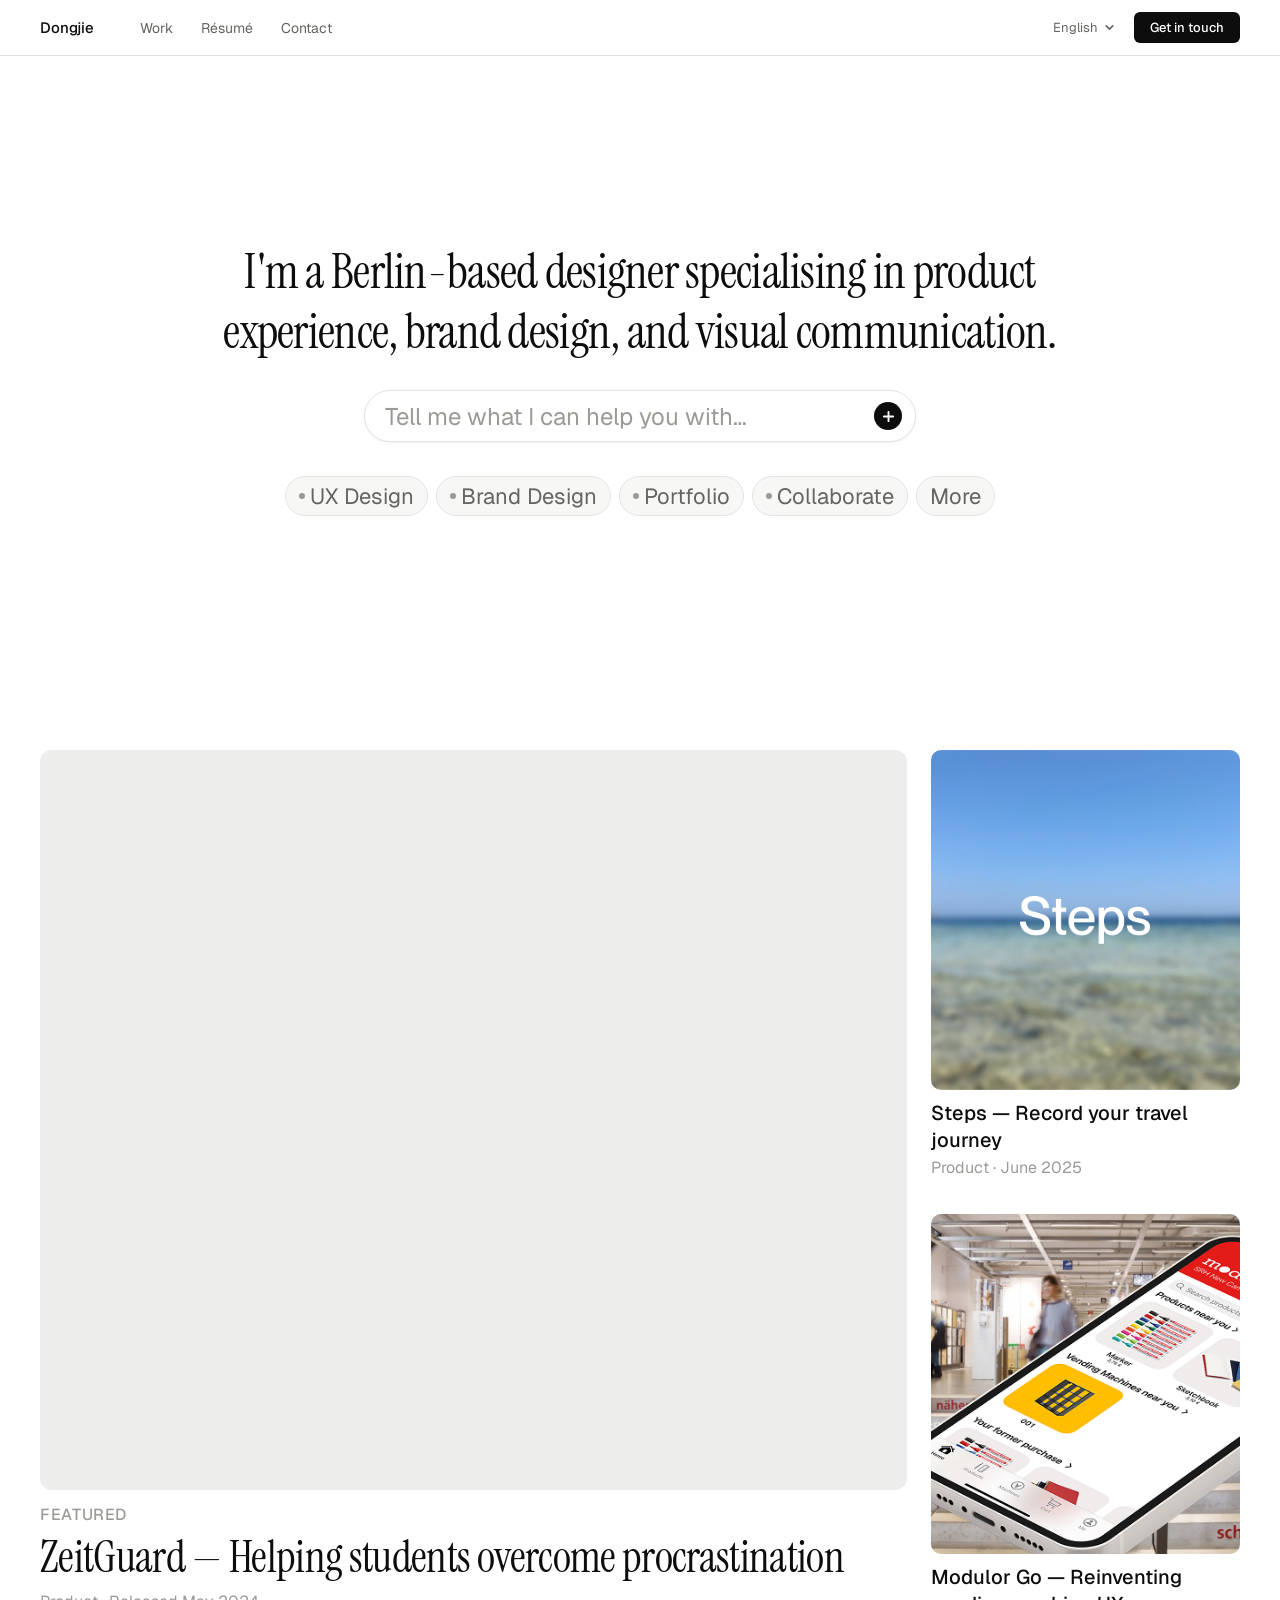
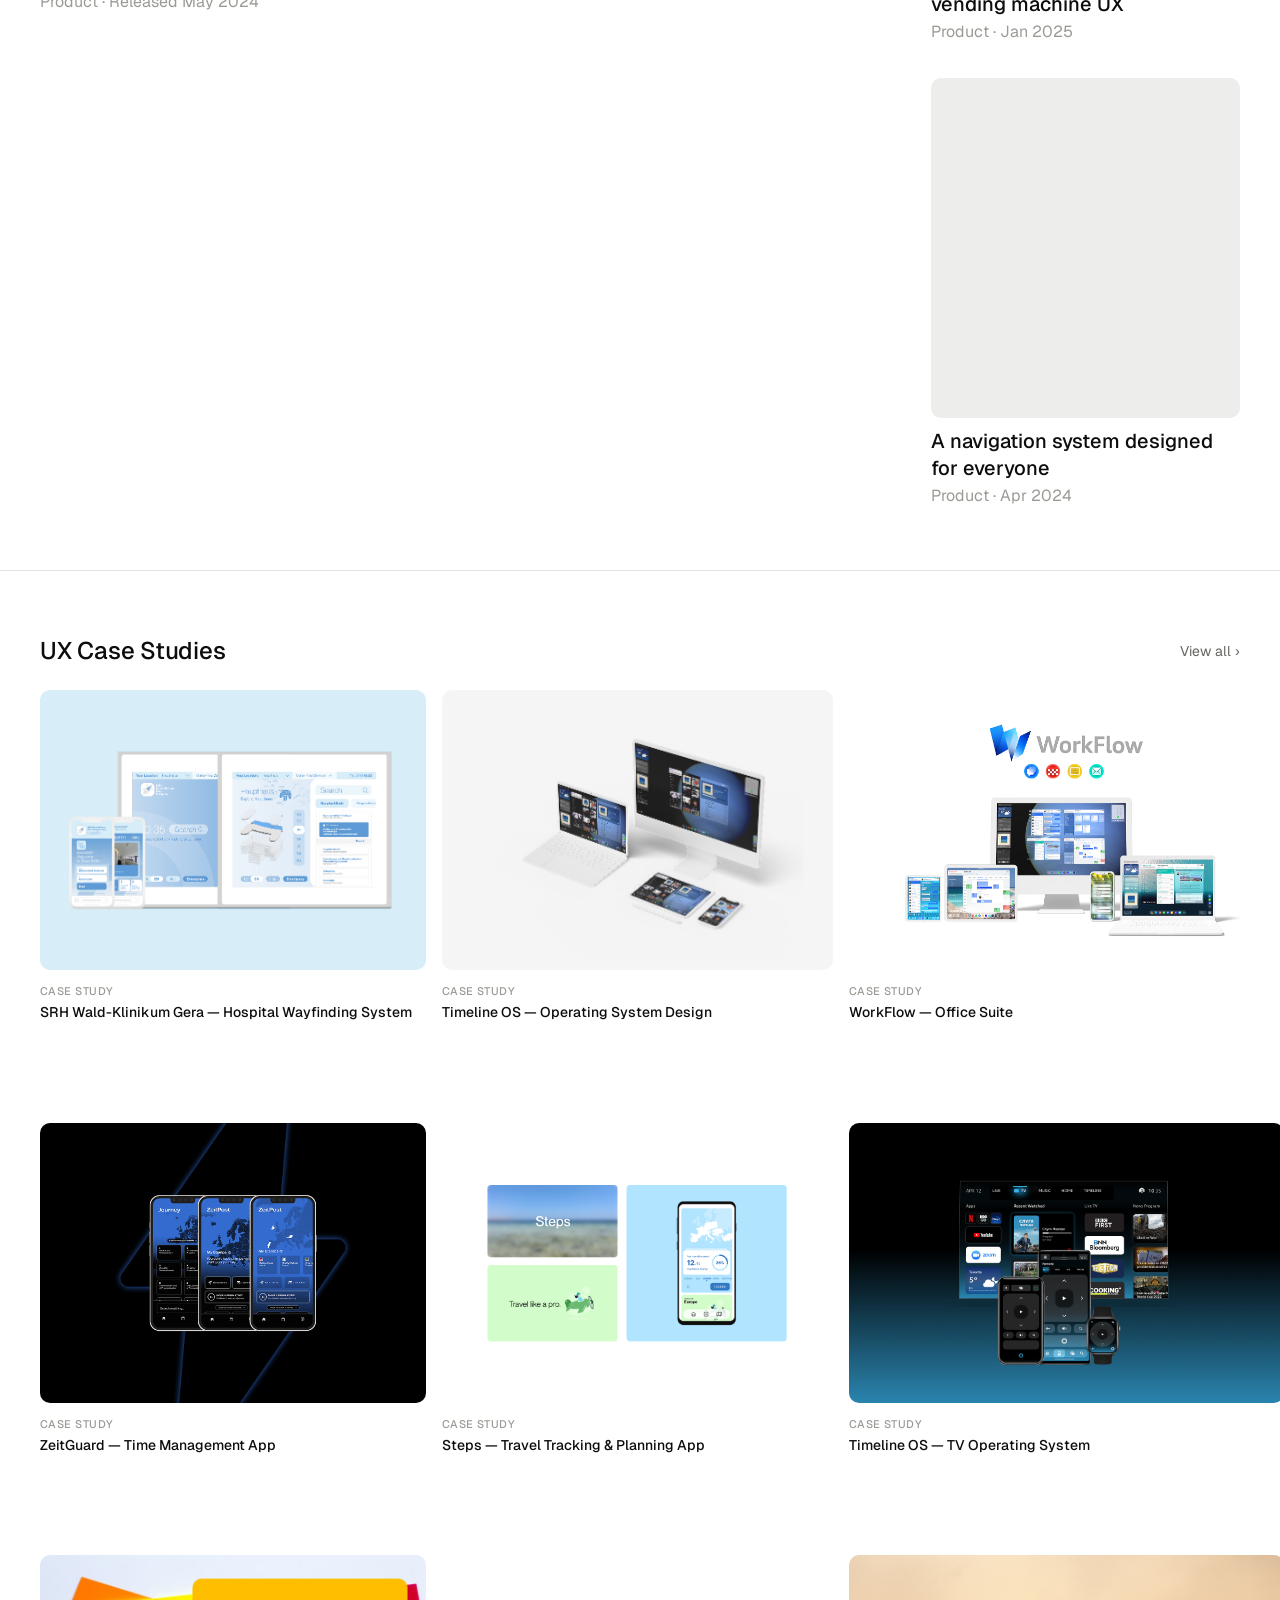
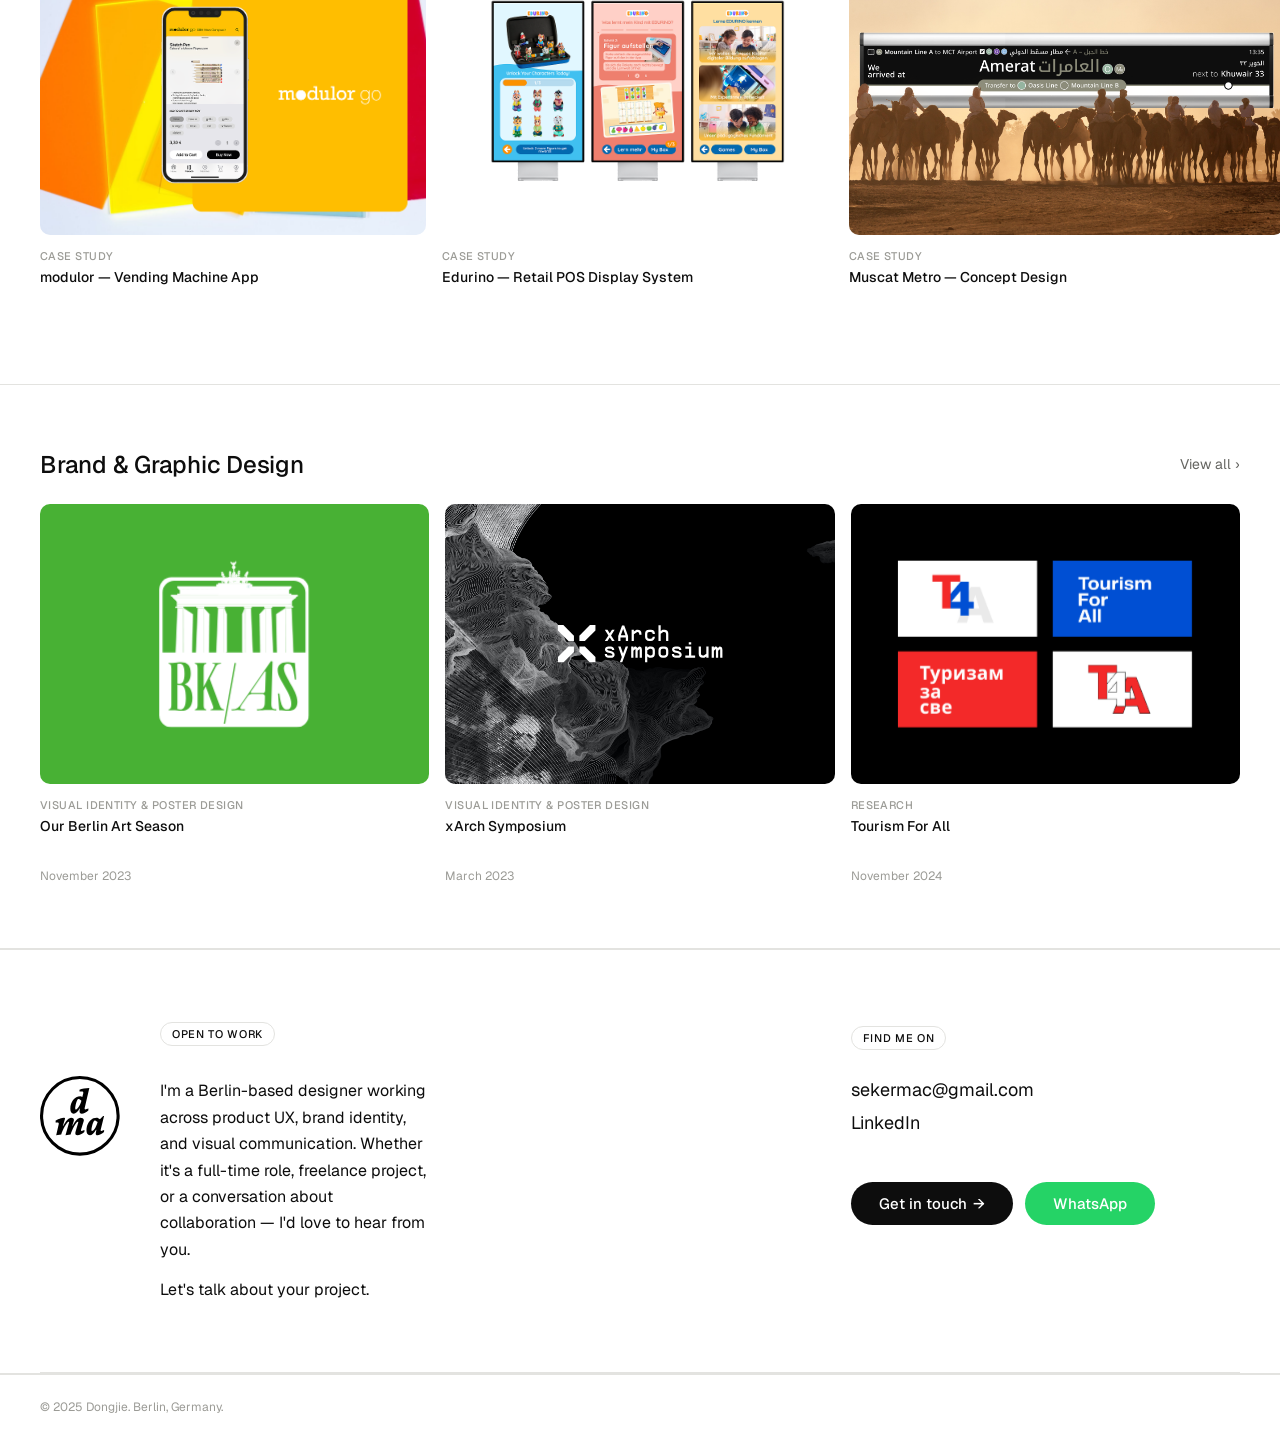
==== index.html @ 845b18a5 "0.0.5.1 Test update" ====
<!DOCTYPE html>
<html lang="zh-CN">
<head>
  <meta charset="UTF-8" />
  <meta name="viewport" content="width=device-width, initial-scale=1.0" />
  <title>Dongjie — Designer</title>
  <link rel="preconnect" href="https://fonts.googleapis.com" />
  <link rel="preconnect" href="https://fonts.gstatic.com" crossorigin />
  <link href="https://fonts.googleapis.com/css2?family=Instrument+Serif:ital@0;1&family=Geist:wght@300;400;500;600&display=swap" rel="stylesheet" />
  <link rel="icon" type="image/svg+xml" href="favicon.svg">
  <link rel="stylesheet" href="style.css" />
  <style>
    *, *::before, *::after { box-sizing: border-box; margin: 0; padding: 0; }

    /* ── NAV CTA ── */
    .nav-btn-solid {
      font-size: 13px; font-weight: 500; color: var(--white);
      background: var(--black); padding: 7px 16px; border-radius: 6px; transition: opacity .15s;
    }
    .nav-btn-solid:hover { opacity: .78; }

    /* ── HERO ── */
    .hero { padding: 88px var(--page-px) 72px; text-align: center; max-width: 1000px; margin: 0 auto; position: sticky; top: 56px; z-index: 50; background: var(--white); transition: transform 0.1s, opacity 0.1s; min-height: 70vh; display: flex; flex-direction: column; justify-content: center; }
    .hero-title {
      font-family: 'Instrument Serif', serif; font-size: 48px; font-weight: 400;
      line-height: 1.25; letter-spacing: -.015em; color: var(--text); margin-bottom: 28px;
    }
    .hero-input-wrap { position: relative; width: 60%; margin: 0 auto 20px; }
    .hero-input {
      width: 100%; height: 52px; padding: 0 52px 0 20px;
      border: 1px solid var(--border); border-radius: 26px;
      font-family: 'Geist', sans-serif; font-size: 24px; color: var(--text);
      background: var(--white); outline: none;
      box-shadow: 0 1px 3px rgba(0,0,0,.06); transition: border-color .15s, box-shadow .15s; appearance: none;
    }
    .hero-input:focus { border-color: var(--gray-400); box-shadow: 0 1px 6px rgba(0,0,0,.10); }
    .hero-input::placeholder { color: var(--text-faint); font-size: 24px; }
    .hero-input-icon {
      position: absolute; right: 14px; top: 50%; transform: translateY(-50%);
      width: 28px; height: 28px; background: var(--black); border-radius: 50%;
      display: flex; align-items: center; justify-content: center;
      border: none; cursor: pointer; transition: opacity .15s; flex-shrink: 0;
    }
    .hero-input-icon:hover { opacity: .75; }
    .hero-input-icon svg { width: 13px; height: 13px; fill: none; stroke: var(--white); stroke-width: 2; stroke-linecap: round; stroke-linejoin: round; }
    .hero-chips { display: flex; align-items: center; justify-content: center; gap: 8px; flex-wrap: wrap; margin-top: 14px; }
    .chip {
      display: inline-flex; align-items: center; gap: 5px; font-size: 22px;
      color: var(--text-muted); background: var(--gray-50); border: 1px solid var(--border);
      border-radius: 20px; padding: 5px 13px; cursor: pointer; transition: background .15s, border-color .15s, color .15s;
    }
    .chip:hover { background: var(--gray-100); border-color: var(--gray-200); color: var(--text); }
    .chip-dot { width: 6px; height: 6px; border-radius: 50%; background: var(--gray-400); flex-shrink: 0; }

    /* ── SECTIONS ── */
    .section { padding: 64px var(--page-px); width: 100%; max-width: 1600px; margin: 0 auto; }
    .section-header { display: flex; align-items: center; justify-content: space-between; margin-bottom: 24px; }
    .section-label { font-size: 24px; font-weight: 500; color: var(--text); letter-spacing: -.01em; }
    .section-more { display: flex; align-items: center; gap: 4px; font-size: 14px; color: var(--text-muted); transition: color .15s; }
    .section-more:hover { color: var(--text); }

    /* ── FEATURED ── */
    .featured-grid { display: grid; grid-template-columns: minmax(0, 2.8fr) minmax(0, 1fr); gap: 24px; align-items: start; }
    .feat-main-thumb {
      background: var(--gray-100); border-radius: 12px; height: 740px;
      overflow: hidden; display: flex; align-items: center; justify-content: center; margin-bottom: 14px;
    }
    .feat-title { font-family: 'Instrument Serif', serif; font-size: 44px; font-weight: 400; line-height: 1.25; letter-spacing: -.015em; color: var(--text); }
    .feat-tag { font-size: 16px; font-weight: 500; color: var(--text-faint); text-transform: uppercase; letter-spacing: .04em; margin-bottom: 5px; }
    .feat-main { min-width: 0; position: sticky; top: 80px; align-self: start; }
    .feat-side { display: flex; flex-direction: column; gap: 36px; min-width: 0; }
    .feat-side-card { display: block; cursor: pointer; }
    .feat-side-card:hover .feat-side-thumb { opacity: .85; }
    .feat-side-thumb {
      background: var(--gray-100); border-radius: 10px; height: 340px;
      overflow: hidden; display: flex; align-items: center; justify-content: center; margin-bottom: 10px; transition: opacity .2s;
    }
    .feat-side-title { font-size: 20px; font-weight: 500; color: var(--text); line-height: 1.35; margin-bottom: 3px; }
    .feat-side-sub { font-size: 16px; color: var(--text-faint); }

    /* ── UPDATES ── */
    .updates-grid { display: grid; grid-template-columns: 1fr 1fr; }
    .update-item {
      display: grid; grid-template-columns: 72px 1fr; gap: 16px; align-items: start;
      padding: 18px 0; border-bottom: 1px solid var(--border); cursor: pointer;
    }
    .updates-grid > .update-item:nth-child(odd)  { padding-right: 32px; border-right: 1px solid var(--border); }
    .updates-grid > .update-item:nth-child(even) { padding-left: 32px; }
    .update-item:hover .update-thumb-sm { opacity: .8; }
    .update-thumb-sm {
      background: var(--gray-100); border-radius: 7px; width: 72px; height: 56px;
      flex-shrink: 0; display: flex; align-items: center; justify-content: center; overflow: hidden; transition: opacity .2s;
    }
    .update-tag-sm   { font-size: 11px; font-weight: 500; color: var(--text-faint); text-transform: uppercase; letter-spacing: .04em; margin-bottom: 3px; }
    .update-title-sm { font-size: 13px; font-weight: 500; color: var(--text); line-height: 1.4; margin-bottom: 3px; }
    .update-date-sm  { font-size: 11px; color: var(--text-faint); }

    /* ── 3-COL ── */
    .cards-3 { display: grid; grid-template-columns: repeat(3,1fr); column-gap: 16px; row-gap: 68px;  }
    .card3 { display: block; cursor: pointer; }
    .card3:hover .card3-thumb { opacity: .85; }
    .card3-thumb {
      background: var(--gray-100); border-radius: 10px; height: 280px;
      overflow: hidden; display: flex; align-items: center; justify-content: center; margin-bottom: 14px; transition: opacity .2s;
    }
    .card3-tag   { font-size: 11px; font-weight: 500; color: var(--text-faint); text-transform: uppercase; letter-spacing: .04em; margin-bottom: 5px; }
    .card3-title { font-size: 14px; font-weight: 500; color: var(--text); line-height: 1.4; margin-bottom: 32px; }
    .card3-date  { font-size: 12px; color: var(--text-faint); margin-top: 3px; }

    .ph { font-size: 11px; color: var(--gray-200); letter-spacing: .02em; user-select: none; }

    /* ── CTA ── */
    .cta-block { padding: 88px var(--page-px); text-align: center; border-top: 1px solid var(--border); }
    .cta-block h2 { font-family: 'Instrument Serif', serif; font-size: 40px; font-weight: 400; letter-spacing: -.02em; margin-bottom: 24px; }
    .cta-btn { display: inline-flex; align-items: center; font-size: 14px; font-weight: 500; color: var(--white); background: var(--black); padding: 11px 26px; border-radius: 6px; transition: opacity .15s; }
    .cta-btn:hover { opacity: .78; }


    /* ── CONTACT PAGE ── */
    .contact-page {
      border-top: 1px solid var(--border);
    }

    .contact-block {
      padding: 72px var(--page-px);
      max-width: 1600px;
      margin: 0 auto;
      width: 100%;
    }

    .contact-block-inner {
      display: grid;
      grid-template-columns: 1fr 1fr 1fr;
      gap: 16px;
      align-items: start;
    }

    .contact-block-inner--right {
      grid-template-columns: 1fr;
      justify-items: end;
    }

    .contact-tag {
      display: inline-block;
      font-size: 11px;
      font-weight: 500;
      letter-spacing: .06em;
      text-transform: uppercase;
      color: var(--text);
      border: 1px solid var(--border);
      border-radius: 20px;
      padding: 4px 11px;
      margin-bottom: 20px;
    }

    .contact-body {
      font-size: 16px;
      line-height: 1.65;
      color: var(--text);
      margin-bottom: 16px;
      max-width: 480px;
    }

    .contact-sub {
      font-size: 16px;
      color: var(--text);
      margin-top: 8px;
    }

    .contact-left--wide .contact-body { max-width: 560px; }

    .contact-right {
      display: flex;
      flex-direction: column;
      align-items: flex-start;
      gap: 6px;
      padding-top: 4px;
    }

    .contact-detail {
      font-size: 18px;
      font-weight: 400;
      color: var(--text);
      transition: color .15s;
      line-height: 1.5;
    }

    .contact-detail:hover { color: var(--text-muted); }

    .contact-cta {
      display: inline-flex;
      align-items: center;
      gap: 6px;
      font-size: 15px;
      font-weight: 500;
      color: var(--white);
      background: var(--black);
      padding: 12px 28px;
      border-radius: 100px;
      margin-top: 20px;
      transition: opacity .15s;
    }

    .contact-cta:hover { opacity: .78; }


    .contact-learn:hover { color: var(--text-muted); border-color: var(--text-muted); }

    .contact-divider {
      height: 1px;
      background: var(--border);
      margin: 0 var(--page-px);
    }

    .contact-copy {
      font-size: 12px;
      color: var(--text-faint);
    }

    /* ── placeholder 动画 ── */
    @keyframes placeholderFadeUp {
      0%   { opacity: 0; transform: translateY(6px); }
      20%  { opacity: 1; transform: translateY(0); }
      80%  { opacity: 1; transform: translateY(0); }
      100% { opacity: 0; transform: translateY(-6px); }
    }

    .hero-input.animating::placeholder {
      animation: placeholderFadeUp 2.5s ease forwards;
    }


    /* ════ MOBILE ≤767px ════ */
    @media (max-width: 767px) {
      :root { --page-px: 40px; }
      .nav-links { display: none; }
      .nav-hamburger { display: flex; }
      .hero { padding: 56px 44px 48px; }
      .hero-title { font-size: 36px; margin-bottom: 20px; }
      .hero-input-wrap { width: 100%; max-width: 100%; margin: 0 auto 20px; }
      .hero-input::placeholder { color: var(--text-faint); font-size: 20px; }
      .chip { font-size: 12px; padding: 5px 11px; }
      .section { padding-top: 40px; padding-bottom: 40px; }
      .featured-grid { grid-template-columns: 1fr; gap: 0; }
      .feat-main { position: static; }
      .feat-main-thumb { height: 420px; border-radius: 10px; }
      .feat-main-meta { padding: 12px 0 24px; border-bottom: 1px solid var(--border); }
      .feat-side { gap: 0; }
      .feat-side-card { display: grid; grid-template-columns: 140px 1fr; gap: 14px; align-items: start; padding: 16px 0; border-bottom: 1px solid var(--border); }
      .feat-side-thumb { width: 140px; height: 105px; margin-bottom: 0; border-radius: 8px; }
      .updates-grid { grid-template-columns: 1fr; }
      .updates-grid > .update-item:nth-child(odd)  { padding-right: 0; border-right: none; }
      .updates-grid > .update-item:nth-child(even) { padding-left: 0; }
      .update-item { padding: 16px 0; }
      .cards-3 { grid-template-columns: 1fr; gap: 0; }
      .card3 { display: grid; grid-template-columns: 140px 1fr; gap: 14px; align-items: center; padding: 16px 0; border-bottom: 1px solid var(--border); }
      .card3-thumb { width: 140px; height: 105px; margin-bottom: 0; border-radius: 8px; }
      .cta-block { padding: 64px var(--page-px); }
      .cta-block h2 { font-size: 28px; margin-bottom: 20px; }
      .contact-block { padding: 48px var(--page-px); }
      .contact-block-inner { grid-template-columns: 1fr; gap: 40px; }
      .contact-icon > div {
        flex-direction: column;
        gap: 16px;
      }

      .contact-icon img {
        margin-top: 0 !important;
      }

      .contact-footer {
        display: flex;
        position: fixed;
        bottom: 24px;
        left: 50%;
        transform: translateX(-50%);
        z-index: 99;
      }

      footer { flex-wrap: wrap; gap: 32px 40px; padding: 32px var(--page-px); }
      .footer-col { min-width: calc(50% - 20px); }
      .footer-bottom { flex-direction: column; align-items: flex-start; gap: 12px; padding: 16px var(--page-px); }
      .footer-social { flex-wrap: wrap; gap: 12px; }
    }

    /* ════ TABLET 768–1199px ════ */
    @media (min-width: 768px) and (max-width: 1199px) {
      :root { --page-px: 40px; }
      .hero-title { font-size: 36px; }
      .featured-grid { grid-template-columns: 1.5fr 1fr; }
      .cards-3 { grid-template-columns: repeat(2,1fr); }
      .updates-grid > .update-item:nth-child(odd)  { padding-right: 20px; }
      .updates-grid > .update-item:nth-child(even) { padding-left: 20px; }
      footer { flex-wrap: wrap; gap: 28px 40px; }
      .footer-col { min-width: calc(33% - 20px); }
    }

    /* ════ DESKTOP >1400px ════ */
    @media (min-width: 1200px) {
      :root { --page-px: 40px; }
    }
  </style>
</head>
<body>

<!-- NAV -->
<nav>
  <div class="nav-inner">
    <div class="nav-left">
      <a class="nav-logo" href="index.html">Dongjie</a>
      <ul class="nav-links">
        <li><a href="#work" data-i18n="nav.work">作品</a></li>
        <li><a href="resume.html" data-i18n="nav.resume">简历</a></li>
        <li><a href="#contact" data-i18n="nav.contact">联系</a></li>
      </ul>
    </div>
    <div class="nav-right">

      <!-- Language Switcher -->
      <div class="lang-switcher" id="langSwitcher">
        <button class="lang-btn" id="langBtn" aria-haspopup="listbox" aria-expanded="false">
          <span class="lang-btn-label" id="langBtnLabel">中文</span>
          <svg class="lang-btn-caret" viewBox="0 0 16 16">
            <polyline points="4 6 8 10 12 6"/>
          </svg>
        </button>
        <div class="lang-dropdown" id="langDropdown" role="listbox">
          <div class="lang-option active" data-lang="zh" role="option" tabindex="0">
            <span>中文</span>
            <svg class="lang-check" viewBox="0 0 14 14">
              <polyline points="2 7 6 11 12 3"/>
            </svg>
          </div>
          <div class="lang-option" data-lang="en" role="option" tabindex="0">
            <span>English</span>
            <svg class="lang-check" viewBox="0 0 14 14">
              <polyline points="2 7 6 11 12 3"/>
            </svg>
          </div>
          <div class="lang-option" data-lang="de" role="option" tabindex="0">
            <span>Deutsch</span>
            <svg class="lang-check" viewBox="0 0 14 14">
              <polyline points="2 7 6 11 12 3"/>
            </svg>
          </div>
        </div>
      </div>

      <a class="nav-btn-solid" href="mailto:sekermac@gmail.com" data-i18n="nav.cta">联系我</a>

      <button class="nav-hamburger" id="hamburger" aria-label="菜单" aria-expanded="false">
        <span></span><span></span><span></span>
      </button>
    </div>
  </div>
</nav>

<!-- MOBILE DRAWER -->
<div class="nav-drawer" id="nav-drawer">
  <a class="nav-drawer-link" href="#work"     onclick="closeDrawer()" data-i18n="nav.work">作品</a>
  <a class="nav-drawer-link" href="#"         onclick="closeDrawer()" data-i18n="nav.resume">简历</a>
  <a class="nav-drawer-link" href="#contact"  onclick="closeDrawer()" data-i18n="nav.contact">联系</a>
  <div class="drawer-lang-section">
    <div class="drawer-lang-label" data-i18n="nav.language">语言</div>
    <div class="drawer-lang-pills">
      <button class="drawer-lang-pill active" data-lang="zh">中文</button>
      <button class="drawer-lang-pill"        data-lang="en">English</button>
      <button class="drawer-lang-pill"        data-lang="de">Deutsch</button>
    </div>
  </div>
</div>

<!-- HERO -->
<div class="hero">
  <h1 class="hero-title" data-i18n="hero.title">我是一名来自柏林的设计师，<br>专注于产品体验、品牌设计与视觉传达。</h1>
  <div class="hero-input-wrap">
    <input class="hero-input" id="heroInput" type="text" data-i18n-ph="hero.placeholder" placeholder="告诉我可以帮你做什么…" />
    <button class="hero-input-icon" id="heroSend" aria-label="发送">
      <svg viewBox="0 0 14 14"><line x1="7" y1="2" x2="7" y2="12"/><line x1="2" y1="7" x2="12" y2="7"/></svg>
    </button>
  </div>
  <div class="hero-chips">
    <span class="chip" data-fill="chip.ux"><span class="chip-dot"></span><span data-i18n="chip.ux">UX Design</span></span>
    <span class="chip" data-fill="chip.brand"><span class="chip-dot"></span><span data-i18n="chip.brand">品牌设计</span></span>
    <span class="chip" data-fill="chip.portfolio"><span class="chip-dot"></span><span data-i18n="chip.portfolio">作品集</span></span>
    <span class="chip" data-fill="chip.collab"><span class="chip-dot"></span><span data-i18n="chip.collab">合作</span></span>
    <span class="chip" data-fill="chip.more" data-i18n="chip.more">更多</span>
  </div>
</div>

<!-- FEATURED -->
<div class="section" id="work">
  <div class="featured-grid">
    <a class="feat-main" href="https://youtu.be/bqyfxcgw-ys?si=ON4UDrUSmXFPib7b">
      <div class="feat-main-thumb">
        <video autoplay muted loop playsinline
               style="width:102%; height:102%; object-fit:cover; margin:-5%;">
          <source src="videos/zeitguard.mov" type="video/mp4">
        </video>
      </div>
      <div class="feat-main-meta">
        <div class="feat-tag" data-i18n="feat.tag">重磅发布</div>
        <div class="feat-title" data-i18n="feat.title">ZeitGuard — 帮助学生克服拖延症</div>
        <div style="font-size:16px;color:var(--text-faint);margin-top:6px;" data-i18n="feat.meta">产品 · 2024年2月发布</div>
      </div>
    </a>
    <div class="feat-side">
      <a class="feat-side-card" href="#">
        <div class="feat-side-thumb" style="background-image: url('images/steps-bg.png'); background-size: cover; background-position: center;">
          <img src="images/steps-cover.png" style="height: 14%; object-fit: contain; margin-top: 0px;" />
        </div>
        <div>
          <div class="feat-side-title" data-i18n="side1.title">Steps — 旅行记录与规划应用</div>
          <div class="feat-side-sub" data-i18n="side1.sub">产品 · 2025年6月发布</div>
        </div>
      </a>
      <a class="feat-side-card" href="#">
        <div class="feat-side-thumb" style="background-image: url('images/modulor-bg.png'); background-size: cover; background-position: center;">
          <img src="images/modulor-cover.png" style="height: 200%; object-fit: contain; transform: translateX(70px) translateY(20px);" />
        </div>
        <div>
          <div class="feat-side-title" data-i18n="side2.title">Modulor Go 自助售货应用</div>
          <div class="feat-side-sub" data-i18n="side2.sub">产品 · 2025年1月发布</div>
        </div>
      </a>
      <a class="feat-side-card" href="https://youtu.be/nC4XLArT74M?si=mdcRnGfXvGLy-vN-">
        <div class="feat-side-thumb">
          <video autoplay muted loop playsinline
                 style="width:102%; height:102%; object-fit:cover; margin:-10%;">
            <source src="videos/Touch & Go.MOV" type="video/mp4">
          </video>
        </div>
        <div>
          <div class="feat-side-title" data-i18n="side3.title">Touch & Go — 为所有人设计的便捷医院导航系统</div>
          <div class="feat-side-sub" data-i18n="side3.sub">产品 · 2024年4月发布</div>
        </div>
      </a>
    </div>
  </div>
</div>

<hr class="sec-div" />

<!-- CASES -->
<div class="section" id="about">
  <div class="section-header">
    <span class="section-label" data-i18n="sec.cases">UX案例</span>
    <a class="section-more" href="#"><span data-i18n="sec.viewall">查看所有</span> ›</a>
  </div>
  <div class="cards-3">
    <a class="card3" href="https://youtu.be/LnMyK80yp30?si=V57ZBhsbY5nhMZOp">
      <div class="card3-thumb" style="background-color: #D7EDF8;">
        <img class="scroll-zoom-img" data-absolute="false" data-shadow="false" src="images/srh-cover.png" style="height: 70%; object-fit: contain;" />
      </div>
      <div class="card3-text">
      <div class="card3-tag" data-i18n="ctag.case">案例</div>
      <div class="card3-title" data-i18n="c1.title">SRH Wald-Klinikum Gera 医院导视系统</div>
      </div>
    </a>
    <a class="card3" href="https://www.behance.net/gallery/141271831/Timeline-OS">
      <div class="card3-thumb" style="background-color: #F5F5F5;">
        <img class="scroll-zoom-img" data-absolute="false" data-shadow="false" src="images/timeline-cover.png" style="height: 110%; object-fit: contain;" />
      </div>
      <div class="card3-text">
        <div class="card3-tag" data-i18n="ctag.case">案例</div>
        <div class="card3-title" data-i18n="c2.title">Timeline OS 操作系统设计</div>
      </div>
    </a>
    <a class="card3" href="https://www.behance.net/gallery/141272665/WorkFlow">
      <div class="card3-thumb" style="background-color: #FFFFFF;">
        <img class="scroll-zoom-img" data-absolute="false" data-shadow="false" src="images/workflow-cover.png" style="height: 110%; object-fit: contain;" />
      </div>
      <div class="card3-text">
        <div class="card3-tag" data-i18n="ctag.case">案例</div>
        <div class="card3-title" data-i18n="c3.title">WorkFlow 办公套件</div>
      </div>
    </a>
    <a class="card3" href="https://youtu.be/bqyfxcgw-ys?si=ON4UDrUSmXFPib7b">
      <div class="card3-thumb" style="background-image: url('images/zeitguard-bg.png'); background-size: cover; background-position: center; position: relative;">
        <img class="scroll-zoom-img" data-absolute="true" data-shadow="false"  src="images/zeitguard-casecover.png" style="position: absolute; top: 50%; left: 50%; transform: translate(-50%, -50%); max-height: 120%; max-width: 120%; object-fit: contain;" />
      </div>
      <div class="card3-text">
        <div class="card3-tag" data-i18n="ctag.case">案例</div>
        <div class="card3-title" data-i18n="c4.title">ZeitGuard 时间管理应用</div>
      </div>
    </a>
    <a class="card3" href="#">
      <div class="card3-thumb" style="background-color: #FFFFFF; position: relative;">
        <img class="scroll-zoom-img" data-absolute="true" data-shadow="false" src="images/steps-casecover.png" style="position: absolute; top: 50%; left: 50%; transform: translate(-50%, -50%); max-height: 90%; max-width: 90%; object-fit: contain;" />
      </div>
      <div class="card3-text">
        <div class="card3-tag" data-i18n="ctag.case">案例</div>
        <div class="card3-title" data-i18n="c5.title">Steps 旅行记录与规划应用</div>
      </div>
    </a>
    <a class="card3" href="https://www.behance.net/gallery/141625581/Timeline-OS-tv">
      <div class="card3-thumb" style="background-image: url('images/tv-casebg.png'); background-size: cover; background-position: center; position: relative;">
        <img class="scroll-zoom-img" data-absolute="true" data-shadow="false" src="images/tv-casecover.png" style="position: absolute; top: 50%; left: 50%; transform: translate(-50%, -50%); max-height: 100%; max-width: 110%; object-fit: contain;" />
      </div>
      <div class="card3-text">
        <div class="card3-tag" data-i18n="ctag.case">案例</div>
        <div class="card3-title" data-i18n="c6.title">Timeline OS 电视操作系统</div>
      </div>
    </a>
    <a class="card3" href="#">
      <div class="card3-thumb" style="background-image: url('images/modulor-casebg.png'); background-size: cover; background-position: center; position: relative;">
        <img class="scroll-zoom-img" data-absolute="true" data-shadow="false" src="images/modulor-casecover.png" style="position: absolute; top: 50%; left: 25%; transform: translate(-50%, -50%); max-height: 110%; max-width: 110%; object-fit: contain;" />
      </div>
      <div class="card3-text">
        <div class="card3-tag" data-i18n="ctag.case">案例</div>
        <div class="card3-title" data-i18n="c7.title">modulor 自动售货应用</div>
      </div>
    </a>
    <a class="card3" href="#">
      <div class="card3-thumb" style="background-color: #FFFFFF; position: relative;">
        <img class="scroll-zoom-img" data-absolute="true" data-shadow="false" src="images/edurino-casecover.png" style="position: absolute; top: 50%; left: 50%; transform: translate(-50%, -50%); max-height: 90%; max-width: 90%; object-fit: contain;" />
      </div>
      <div class="card3-text">
        <div class="card3-tag" data-i18n="ctag.case">案例</div>
        <div class="card3-title" data-i18n="c8.title">Edurino 零售 POS 系统设计</div>
      </div>
    </a>
    <a class="card3" href="https://youtu.be/yc_VKVMPdkg?si=4u2yilNf6_J7PU7B">
      <div class="card3-thumb" style="background-image: url('images/mm-casebg.png'); background-size: cover; background-position: center;">
      </div>
      <div class="card3-text">
        <div class="card3-tag" data-i18n="ctag.case">Background Image: © Ahmed Al Toqi</div>
        <div class="card3-title" data-i18n="c9.title">Muscat Metro 马斯喀特地铁概念设计</div>
      </div>
    </a>
  </div>


</div>

<hr class="sec-div" />


<!-- Brand & Graphic Design -->
<div class="section" id="graphicdesign">
  <div class="section-header">
    <span class="section-label" data-i18n="sec.graphicdesign">品牌与平面设计</span>
    <a class="section-more" href="#"><span data-i18n="sec.viewall">查看所有</span> ›</a>
  </div>
  <div class="cards-3">
    <a class="card3" href="https://www.behance.net/gallery/185139919/Unser-Berlin-Kunstsaison-Our-Berlin-Art-Season">
      <div class="card3-thumb" style="background-color: #48b134;">
        <img class="scroll-zoom-img" data-absolute="false" src="images/bkas-casecover.svg" style="height: 70%; object-fit: contain; transition: transform 0.1s, filter 0.1s;" />
      </div>
      <div class="card3-text">
        <div class="card3-tag" data-i18n="ctag.graphicdesign">视觉形象与海报设计</div>
        <div class="card3-title" data-i18n="r1.title">我们的柏林艺术季</div>
        <div class="card3-date" data-i18n="r1.date">2023年11月</div>
      </div>
    </a>
    <a class="card3" href="https://www.behance.net/gallery/185140587/xArch-Symposium">
      <div class="card3-thumb" style="background-image: url('images/xarch-casebg.jpg'); background-size: cover; background-position: center; position: relative;">
        <img class="scroll-zoom-img" data-absolute="true"  src="images/xarch-casecover.svg" style="position: absolute; top: 50%; left: 50%; transform: translate(-50%, -50%); max-height: 70%; max-width: 70%; object-fit: contain;" />
      </div>
      <div class="card3-text">
        <div class="card3-tag" data-i18n="ctag.graphicdesign">视觉形象与网页设计</div>
        <div class="card3-title" data-i18n="r2.title">xArch Symposium</div>
        <div class="card3-date" data-i18n="r2.date">2023年3月</div>
      </div>
    </a>
    <a class="card3" href="https://www.behance.net/gallery/237086991/Tourism-For-All">
      <div class="card3-thumb" style="background-color: #000000;">
        <img class="scroll-zoom-img" data-absolute="false" src="images/t4a-casecover.png" style="height: 70%; object-fit: contain; transition: transform 0.1s, filter 0.1s;" />
      </div>
      <div class="card3-text">
        <div class="card3-tag" data-i18n="ctag.research">品牌设计</div>
        <div class="card3-title" data-i18n="r3.title">Tourism For All</div>
        <div class="card3-date" data-i18n="r3.date">2024年11月</div>
      </div>
    </a>
  </div>
</div>

<hr class="sec-div" />


<!-- CONTACT PAGE -->
<div id="contact" class="contact-page">

  <!-- Block 1: New Business -->
  <div class="contact-block">
    <div class="contact-block-inner">
      <div class="contact-icon">
        <div style="display: flex; gap: 40px; align-items: flex-start;">
          <img src="images/favicon.svg" style="width: 80px; flex-shrink: 0; margin-top: 54px;" />
          <div>
            <span class="contact-tag" data-i18n="ct.tag1">正在求职中</span>
            <p class="contact-body" style="margin-top: 12px;" data-i18n="ct.body1">我是一名来自柏林的设计师，专注于产品体验、品牌设计与视觉传达。无论是全职合作、自由项目还是创意探讨，欢迎随时与我联系。</p>
            <p class="contact-sub" data-i18n="ct.sub1">期待聊聊你的项目。</p>
          </div>
        </div>
      </div>

      <div class="contact-left">
      </div>

      <div class="contact-right">
        <span class="contact-tag" data-i18n="ct.tag2">在这里找到 Dongjie</span>
        <a class="contact-detail" href="mailto:sekermac@gmail.com">sekermac@gmail.com</a>
        <a class="contact-detail" href="https://www.linkedin.com/in/dongjiema/">LinkedIn</a>
        <div style="display: flex; align-items: center; gap: 12px; margin-top: 20px;">
          <a class="contact-cta" href="mailto:sekermac@gmail.com">
            <span data-i18n="ct.cta">通过邮件联系我</span> →
          </a>
          <a class="contact-cta" href="https://wa.me/4915566429185" target="_blank" style="background: #25D366;">
            WhatsApp
          </a>
        </div>
      </div>
    </div>
  </div>

  <div class="contact-divider"></div>



  <!-- Capsule nav footer -->
  <div class="contact-footer">
    <nav class="capsule-nav" aria-label="页面导航">
      <a class="capsule-link capsule-link--active" href="#" data-i18n="mob.home">主页</a>
      <a class="capsule-link" href="#work" data-i18n="mob.work">作品</a>
      <a class="capsule-link" href="resume.html" data-i18n="mob.resume">简历</a>
      <a class="capsule-link" href="#contact" data-i18n="mob.contact">联系</a>
    </nav>
  </div>

  <div class="footer-outer">
    <footer class="site-footer">
      <p data-i18n="footer.copy">© 2026 Dongjie Ma. Berlin, Germany.</p>
    </footer>
  </div>

</div>

<script>
/* ══ TRANSLATIONS ══ */
var T = {
  zh: {
    "nav.work":"作品","nav.about":"关于","nav.research":"研究","nav.contact":"联系","nav.resume":"简历","nav.cta":"联系我","nav.language":"语言",
    "hero.title":"我是一名来自柏林的设计师，专注于产品体验、品牌设计与视觉传达。","hero.placeholder":"告诉我可以帮你做什么…",
    "chip.ux":"UX Design","chip.brand":"品牌设计","chip.portfolio":"作品集","chip.collab":"合作","chip.more":"更多",
    "feat.tag":"重磅发布","feat.title":"ZeitGuard — 帮助学生克服拖延症","feat.meta":"产品 · 2024年5月发布",
    "side1.title":"Steps — 记录旅行足迹","side1.sub":"产品 · 2025年6月发布",
    "side2.title":"Modulor Go 改革自助售货体验","side2.sub":"产品 · 2025年1月发布",
    "side3.title":"为所有人设计的医院导航系统","side3.sub":"产品 · 2024年4月发布",
    "sec.updates":"最新动态","sec.all":"全部","sec.cases":"UX案例","sec.viewall":"查看所有","sec.research":"最新研究","sec.enterprise":"企业解决方案",
    "utag.product":"产品","utag.research":"研究","utag.announce":"公告",
    "u1.title":"全新个人作品集体验上线","u1.date":"2024年5月9日",
    "u2.title":"设计如何在复杂场景中识别用户意图","u2.date":"研究 · 2024年5月9日",
    "u3.title":"推出更直观的商业人才引擎","u3.date":"2024年5月7日",
    "u4.title":"初步企业安全最佳实践","u4.date":"2024年5月7日",
    "u5.title":"购买 Design Site 的新方式","u5.date":"2024年5月6日",
    "u6.title":"推出高级隐私安全功能","u6.date":"2024年5月6日",
    "ctag.case":"案例","ctag.research":"研究",
    "c1.title":"SRH Wald-Klinikum Gera 医院导视系统",
    "c2.title":"Timeline OS 操作系统设计",
    "c3.title":"WorkFlow 办公套件",
    "c4.title":"ZeitGuard 时间管理应用",
    "c5.title":"Steps 旅行记录与规划应用",
    "c6.title":"Timeline OS 电视操作系统",
    "c7.title":"modulor 自动售货应用",
    "c8.title":"Edurino 零售 POS 系统设计",
    "c9.title":"Muscat Metro 马斯喀特地铁概念设计",
    "sec.graphicdesign":"品牌与平面设计",
    "ctag.graphicdesign":"视觉形象与海报设计",
    "r1.title":"我们的柏林艺术季","r1.date":"2023年11月",
    "r2.title":"xArch Symposium","r2.date":"2023年3月",
    "r3.title":"Tourism For All","r3.date":"2024年11月",
    "e1.title":"modulor go — 自动售货平台设计","e1.date":"案例 · 2025年1月",
    "e2.title":"xArch Symposium — 学术会议品牌设计","e2.date":"案例 · 2023年3月",
    "e3.title":"Unser Berlin Kunstsaison — 文化视觉传播","e3.date":"案例 · 2023年11月",
    "cta.title":"开始联系 Dongjie","cta.btn":"联系我 →",
    "ct.tag1":"正在求职中","ct.body1":"我是一名来自柏林的设计师，专注于产品体验、品牌设计与视觉传达。无论是全职合作、自由项目还是创意探讨，欢迎随时与我联系。","ct.sub1":"期待聊聊你的项目。","ct.tag2":"在这里找到 Dongjie","ct.cta":"联系我",
    "ct.tag3":"关于我","ct.body3":"我的设计实践横跨产品 UX、品牌标识与图形设计，相信好的设计既有系统逻辑，也有人文温度。","ct.body3b":"目前开放全职机会、自由合作及远程项目，欢迎柏林本地及国际团队联系。","ct.learn":"查看作品 →",
    "footer.work":"作品","footer.about":"关于我","footer.research":"研究","footer.contact":"联系","footer.lang":"语言",
    "footer.intro":"简介","footer.cv":"简历下载","footer.writing":"写作","footer.method":"方法论",
    "footer.ds":"设计系统","footer.a11y":"可访问性","footer.brand":"品牌策略",
    "mob.home":"主页","mob.work":"作品","mob.resume":"简历","mob.contact":"联系",
    "footer.copy":"© 2025 Dongjie. Berlin, Germany."
  },
  en: {
    "nav.work":"Work","nav.about":"About","nav.research":"Research","nav.contact":"Contact","nav.resume":"Résumé","nav.cta":"Get in touch","nav.language":"Language",
    "hero.title":"I'm a Berlin-based designer specialising in product experience, brand design, and visual communication.","hero.placeholder":"Tell me what I can help you with…",
    "chip.ux":"UX Design","chip.brand":"Brand Design","chip.portfolio":"Portfolio","chip.collab":"Collaborate","chip.more":"More",
    "feat.tag":"Featured","feat.title":"ZeitGuard — Helping students overcome procrastination","feat.meta":"Product · Released May 2024",
    "side1.title":"Steps — Record your travel journey","side1.sub":"Product · June 2025",
    "side2.title":"Modulor Go — Reinventing vending machine UX","side2.sub":"Product · Jan 2025",
    "side3.title":"A navigation system designed for everyone","side3.sub":"Product · Apr 2024",
    "sec.updates":"Latest Updates","sec.all":"All","sec.cases":"UX Case Studies","sec.viewall":"View all","sec.research":"Research","sec.enterprise":"Enterprise Work",
    "utag.product":"Product","utag.research":"Research","utag.announce":"Announcement",
    "u1.title":"New portfolio experience launched","u1.date":"May 9, 2024",
    "u2.title":"How design recognizes intent in complex contexts","u2.date":"Research · May 9, 2024",
    "u3.title":"Introducing a more intuitive talent discovery tool","u3.date":"May 7, 2024",
    "u4.title":"Initial enterprise security best practices","u4.date":"May 7, 2024",
    "u5.title":"New ways to present design work","u5.date":"May 6, 2024",
    "u6.title":"Launching advanced privacy features","u6.date":"May 6, 2024",
    "ctag.case":"Case Study","ctag.research":"Research",
    "c1.title":"SRH Wald-Klinikum Gera — Hospital Wayfinding System",
    "c2.title":"Timeline OS — Operating System Design",
    "c3.title":"WorkFlow — Office Suite",
    "c4.title":"ZeitGuard — Time Management App",
    "c5.title":"Steps — Travel Tracking & Planning App",
    "c6.title":"Timeline OS — TV Operating System",
    "c7.title":"modulor — Vending Machine App",
    "c8.title":"Edurino — Retail POS Display System",
    "c9.title":"Muscat Metro — Concept Design",
    "sec.graphicdesign":"Brand & Graphic Design",
    "ctag.graphicdesign":"Visual Identity & Poster Design",
    "r1.title":"Our Berlin Art Season","r1.date":"November 2023",
    "r2.title":"xArch Symposium","r2.date":"March 2023",
    "r3.title":"Tourism For All","r3.date":"November 2024",
    "e1.title":"modulor go — B2B Commerce Platform","e1.date":"Case Study · May 9, 2024",
    "e2.title":"xArch Symposium — Event Brand Identity","e2.date":"Case Study · May 9, 2024",
    "e3.title":"Unser Berlin Kunstsaison — Cultural Visual Campaign","e3.date":"Case Study · May 9, 2024",
    "cta.title":"Let's work together.","cta.btn":"Get in touch →",
    "ct.tag1":"Open to work","ct.body1":"I'm a Berlin-based designer working across product UX, brand identity, and visual communication. Whether it's a full-time role, freelance project, or a conversation about collaboration — I'd love to hear from you.","ct.sub1":"Let's talk about your project.","ct.tag2":"Find me on","ct.cta":"Get in touch",
    "ct.tag3":"About","ct.body3":"My practice spans product UX, brand identity, and graphic design. I believe great design is both systematic and human.","ct.body3b":"Currently open to full-time roles, freelance work, and remote projects. Berlin-based and internationally available.","ct.learn":"View my work →",
    "footer.work":"Work","footer.about":"About","footer.research":"Research","footer.contact":"Contact","footer.lang":"Language",
    "footer.intro":"Bio","footer.cv":"Download CV","footer.writing":"Writing","footer.method":"Methodology",
    "footer.ds":"Design Systems","footer.a11y":"Accessibility","footer.brand":"Brand Strategy",
    "mob.home":"Home","mob.work":"Work","mob.resume":"Résumé","mob.contact":"Contact",
    "footer.copy":"© 2025 Dongjie. Berlin, Germany."
  },

  de: {
    "nav.work":"Arbeiten","nav.about":"Über mich","nav.research":"Forschung","nav.contact":"Kontakt","nav.resume":"Lebenslauf","nav.cta":"Kontakt aufnehmen","nav.language":"Sprache",
    "hero.title":"Ich bin ein Designer aus Berlin – spezialisiert auf Produkterlebnisse, Markendesign und visuelle Kommunikation.","hero.placeholder":"Sag mir, womit ich helfen kann…",
    "chip.ux":"UX Design","chip.brand":"Markendesign","chip.portfolio":"Portfolio","chip.collab":"Zusammenarbeit","chip.more":"Mehr",
    "feat.tag":"Highlight","feat.title":"ZeitGuard — Studierenden helfen, Prokrastination zu überwinden","feat.meta":"Produkt · Veröffentlicht Mai 2024",
    "side1.title":"Steps — Reiseerinnerungen festhalten","side1.sub":"Produkt · Veröffentlicht Juni 2024",
    "side2.title":"Modulor Go — Automatenerlebnis neu gedacht","side2.sub":"Produkt · Veröffentlicht Jan 2025",
    "side3.title":"Ein Navigationssystem für alle","side3.sub":"Produkt · Veröffentlicht Apr 2024",
    "sec.updates":"Neuigkeiten","sec.all":"Alle","sec.cases":"Fallstudien","sec.viewall":"Alle anzeigen","sec.research":"Forschung","sec.enterprise":"Unternehmensarbeit",
    "utag.product":"Produkt","utag.research":"Forschung","utag.announce":"Ankündigung",
    "u1.title":"Neue Portfolio-Erfahrung gestartet","u1.date":"9. Mai 2024",
    "u2.title":"Wie Design Absichten in komplexen Kontexten erkennt","u2.date":"Forschung · 9. Mai 2024",
    "u3.title":"Intuitiveres Talent-Entdeckungswerkzeug vorgestellt","u3.date":"7. Mai 2024",
    "u4.title":"Erste Best Practices für Unternehmenssicherheit","u4.date":"7. Mai 2024",
    "u5.title":"Neue Wege zur Präsentation von Designarbeit","u5.date":"6. Mai 2024",
    "u6.title":"Erweiterte Datenschutzfunktionen eingeführt","u6.date":"6. Mai 2024",
    "ctag.case":"Fallstudie","ctag.research":"Forschung",
    "c1.title":"SRH Wald-Klinikum Gera — Krankenhausleitsystem",
    "c2.title":"Timeline OS — Betriebssystemdesign",
    "c3.title":"WorkFlow — Büro-Suite",
    "c4.title":"ZeitGuard — Zeitmanagement-App",
    "c5.title":"Steps — Reiseaufzeichnungs- und Planungs-App",
    "c6.title":"Timeline OS — TV-Betriebssystem",
    "c7.title":"modulor — Automatenverkaufs-App",
    "c8.title":"Edurino — POS-Display-System für den Einzelhandel",
    "c9.title":"Muscat Metro — Konzeptdesign",
    "sec.graphicdesign":"Marken- & Grafikdesign",
    "ctag.graphicdesign":"Visuelle Identität & Posterdesign",
    "r1.title":"Unser Berliner Kunstsaison","r1.date":"November 2023",
    "r2.title":"xArch Symposium","r2.date":"März 2023",
    "r3.title":"Tourism For All","r3.date":"November 2024",
    "e1.title":"modulor go — B2B-Commerce-Plattform","e1.date":"Fallstudie · 9. Mai 2024",
    "e2.title":"xArch Symposium — Eventmarken-Identität","e2.date":"Fallstudie · 9. Mai 2024",
    "e3.title":"Unser Berlin Kunstsaison — Kulturelle Bildkampagne","e3.date":"Fallstudie · 9. Mai 2024",
    "cta.title":"Lass uns zusammenarbeiten.","cta.btn":"Kontakt aufnehmen →",
    "ct.tag1":"Offen für neue Stellen","ct.body1":"Ich bin ein in Berlin ansässiger Designer mit Schwerpunkt auf Produkt-UX, Markenidentität und visueller Kommunikation. Ob Festanstellung, Freelance-Projekt oder kreatives Gespräch — melde dich gerne.","ct.sub1":"Ich freue mich auf dein Projekt.","ct.tag2":"Hier findest du mich","ct.cta":"Kontakt aufnehmen",
    "ct.tag3":"Über mich","ct.body3":"Meine Praxis umfasst Produkt-UX, Markenidentität und Grafikdesign. Ich glaube, gutes Design ist sowohl systematisch als auch menschlich.","ct.body3b":"Derzeit offen für Festanstellungen, Freelance-Arbeit und Remote-Projekte. In Berlin ansässig und international verfügbar.","ct.learn":"Arbeiten ansehen →",
    "footer.work":"Arbeiten","footer.about":"Über mich","footer.research":"Forschung","footer.contact":"Kontakt","footer.lang":"Sprache",
    "footer.intro":"Biografie","footer.cv":"Lebenslauf herunterladen","footer.writing":"Schreiben","footer.method":"Methodik",
    "footer.ds":"Designsysteme","footer.a11y":"Barrierefreiheit","footer.brand":"Markenstrategie",
    "mob.home":"Start","mob.work":"Arbeiten","mob.resume":"Lebenslauf","mob.contact":"Kontakt",
    "footer.copy":"© 2025 Dongjie. Berlin, Deutschland."
  }
};

var LANG_META = {
  zh: { flag:"🇨🇳", label:"中文",   html:"zh-CN" },
  en: { flag:"🇬🇧", label:"English", html:"en" },
  de: { flag:"🇩🇪", label:"Deutsch", html:"de" }
};

/* ── 自动检测语言 ── */
function detectLang() {
  var params = new URLSearchParams(window.location.search);
  var urlLang = params.get('lang');
  if (urlLang && T[urlLang]) return urlLang;

  var browserLang = (navigator.language || navigator.userLanguage || "zh").toLowerCase();
  if (browserLang.startsWith("de")) return "de";
  if (browserLang.startsWith("zh")) return "zh";
  return "en";
}

function updateResumeLinks() {
  document.querySelectorAll('a[href^="resume.html"]').forEach(function(a) {
    a.href = 'resume.html?lang=' + currentLang;
  });
}

var currentLang = detectLang();

function setLang(lang) {
  if (!T[lang]) return;
  currentLang = lang;
  document.documentElement.lang = LANG_META[lang].html;

  // Swap all text nodes
  document.querySelectorAll("[data-i18n]").forEach(function(el) {
    var k = el.getAttribute("data-i18n");
    if (T[lang][k] != null) el.textContent = T[lang][k];
  });

  // Swap placeholders
  document.querySelectorAll("[data-i18n-ph]").forEach(function(el) {
    var k = el.getAttribute("data-i18n-ph");
    if (T[lang][k] != null) el.placeholder = T[lang][k];
  });

  // Update nav button label
  document.getElementById("langBtnLabel").textContent = LANG_META[lang].label;

  // Dropdown active states
  document.querySelectorAll(".lang-option").forEach(function(o) {
    o.classList.toggle("active", o.dataset.lang === lang);
  });

  // Drawer pill active states
  document.querySelectorAll(".drawer-lang-pill").forEach(function(b) {
    b.classList.toggle("active", b.dataset.lang === lang);
  });

  closeLangDropdown();
  updateResumeLinks();
}

/* ── Dropdown ── */
var langBtn      = document.getElementById("langBtn");
var langDropdown = document.getElementById("langDropdown");

function closeLangDropdown() {
  langDropdown.classList.remove("open");
  langBtn.classList.remove("open");
  langBtn.setAttribute("aria-expanded","false");
}

langBtn.addEventListener("click", function(e) {
  e.stopPropagation();
  var open = langDropdown.classList.contains("open");
  if (open) { closeLangDropdown(); }
  else { langDropdown.classList.add("open"); langBtn.classList.add("open"); langBtn.setAttribute("aria-expanded","true"); }
});

document.querySelectorAll(".lang-option").forEach(function(o) {
  o.addEventListener("click", function() { setLang(this.dataset.lang); });
  o.addEventListener("keydown", function(e) { if (e.key==="Enter"||e.key===" ") { e.preventDefault(); setLang(this.dataset.lang); } });
});

document.querySelectorAll(".drawer-lang-pill").forEach(function(b) {
  b.addEventListener("click", function() { setLang(this.dataset.lang); });
});

document.addEventListener("click", function(e) {
  if (!document.getElementById("langSwitcher").contains(e.target)) closeLangDropdown();
});

/* ── Hamburger ── */
var hamburger = document.getElementById("hamburger");
var drawer    = document.getElementById("nav-drawer");

hamburger.addEventListener("click", function() {
  var open = drawer.classList.contains("open");
  if (open) { closeDrawer(); }
  else { drawer.classList.add("open"); hamburger.classList.add("open"); hamburger.setAttribute("aria-expanded","true"); document.body.style.overflow="hidden"; closeLangDropdown(); }
});

function closeDrawer() {
  drawer.classList.remove("open"); hamburger.classList.remove("open");
  hamburger.setAttribute("aria-expanded","false"); document.body.style.overflow="";
}

window.addEventListener("resize", function() { if (window.innerWidth>=768) closeDrawer(); });

/* 页面加载时自动应用语言 */
setLang(currentLang);

/* ── Hero input: chip click fills input ── */
var heroInput = document.getElementById("heroInput");
var heroSend  = document.getElementById("heroSend");

/* ── Hero 滚动收缩效果 ── */
var hero = document.querySelector('.hero');

window.addEventListener('scroll', function() {
  var scrollY = window.scrollY;
  var maxScroll = 200;
  var progress = Math.min(scrollY / maxScroll, 1);
  var scale = 1 - progress * 0.05;

  hero.style.transform = 'scale(' + scale + ') translateY(' + (-progress * 20) + 'px)';
  hero.style.opacity = String(Math.max(0, 1 - progress * 2));
});

// Chip fill messages per lang
var chipMessages = {
  zh: {
    "chip.ux":        "我想聊一个 UX 设计项目",
    "chip.brand":     "我想聊一个品牌设计项目",
    "chip.portfolio": "我想了解你的作品集",
    "chip.collab":    "我想探讨合作的可能性",
    "chip.more":      "我想了解更多"
  },
  en: {
    "chip.ux":        "I'd love to talk about a UX design project",
    "chip.brand":     "I'd love to talk about a brand design project",
    "chip.portfolio": "I'd like to learn more about your portfolio",
    "chip.collab":    "I'd like to explore a collaboration",
    "chip.more":      "I'd like to learn more"
  },
  de: {
    "chip.ux":        "Ich möchte über ein UX-Design-Projekt sprechen",
    "chip.brand":     "Ich möchte über ein Markendesign-Projekt sprechen",
    "chip.portfolio": "Ich möchte mehr über dein Portfolio erfahren",
    "chip.collab":    "Ich möchte eine Zusammenarbeit erkunden",
    "chip.more":      "Ich möchte mehr erfahren"
  }
};

/* ── 自动轮播 placeholder ── */
var placeholderMessages = {
  zh: [
    "我想聊一个 UX 设计项目",
    "我想聊一个品牌设计项目",
    "我想了解你的作品集",
    "我想探讨合作的可能性",
    "我想了解更多"
  ],
  en: [
    "I'd love to talk about a UX design project",
    "I'd love to talk about a brand design project",
    "I'd like to learn more about your portfolio",
    "I'd like to explore a collaboration",
    "I'd like to learn more"
  ],
  de: [
    "Ich möchte über ein UX-Design-Projekt sprechen",
    "Ich möchte über ein Markendesign-Projekt sprechen",
    "Ich möchte mehr über dein Portfolio erfahren",
    "Ich möchte eine Zusammenarbeit erkunden",
    "Ich möchte mehr erfahren"
  ]
};

var placeholderIndex = 0;
var placeholderTimer = null;

function rotatePlaceholder() {
  var msgs = placeholderMessages[currentLang] || placeholderMessages.zh;
  placeholderIndex = (placeholderIndex + 1) % msgs.length;
  heroInput.placeholder = msgs[placeholderIndex];

  /* 触发动画 */
  heroInput.classList.remove("animating");
  void heroInput.offsetWidth; /* 强制重绘 */
  heroInput.classList.add("animating");
}

function startPlaceholderRotation() {
  placeholderTimer = setInterval(rotatePlaceholder, 2500);
}

function stopPlaceholderRotation() {
  clearInterval(placeholderTimer);
}

heroInput.addEventListener("focus", stopPlaceholderRotation);
heroInput.addEventListener("blur", startPlaceholderRotation);

startPlaceholderRotation();

/* ── 统一滚动放大效果 ── */
var scrollZoomImgs = document.querySelectorAll('.scroll-zoom-img');

window.addEventListener('scroll', function() {
  scrollZoomImgs.forEach(function(img) {
    var rect = img.closest('.card3-thumb').getBoundingClientRect();
    var windowH = window.innerHeight;
    var progress = 1 - (rect.top / windowH);
    progress = Math.max(0, Math.min(1, progress));

    var scale      = 0.85 + progress * 0.2;
    var shadowBlur  = Math.round(progress * 40);
    var shadowAlpha = (progress * 0.25).toFixed(2);

    if (img.dataset.absolute === 'true') {
      img.style.transform = 'translate(-50%, -50%) scale(' + scale + ')';
    } else {
      img.style.transform = 'scale(' + scale + ')';
    }
    if (img.dataset.shadow !== 'false') {
      img.style.filter = 'drop-shadow(0px ' + shadowBlur + 'px ' + shadowBlur + 'px rgba(0,0,0,' + shadowAlpha + '))';
    } else {
      img.style.filter = 'none';
    }
  });
});

// Subject lines per lang
var mailSubjects = {
  zh: "来自作品集的合作咨询",
  en: "Inquiry from your portfolio",
  de: "Anfrage über dein Portfolio"
};

document.querySelectorAll(".chip[data-fill]").forEach(function(chip) {
  chip.addEventListener("click", function() {
    var key = this.dataset.fill;
    var msg = (chipMessages[currentLang] || chipMessages.zh)[key];
    if (msg) {
      heroInput.value = msg;
      heroInput.focus();
    }
  });
});

function sendMail() {
  var msg = heroInput.value.trim();
  if (!msg) {
    heroInput.focus();
    heroInput.placeholder = (T[currentLang] || T.zh)["hero.placeholder.empty"] || "请先输入一句话…";
    setTimeout(function() {
      heroInput.placeholder = (T[currentLang] || T.zh)["hero.placeholder"];
    }, 2000);
    return;
  }
  var subject = encodeURIComponent(mailSubjects[currentLang] || mailSubjects.zh);
  var body    = encodeURIComponent(msg);
  window.location.href = "mailto:hello@dongjie.design?subject=" + subject + "&body=" + body;
}

heroSend.addEventListener("click", sendMail);
heroInput.addEventListener("keydown", function(e) {
  if (e.key === "Enter") sendMail();
});
</script>
</body>
</html>
---- style.css ----
/* ══════════════════════════════════════
   style.css — 共用样式
   适用于 index.html 和 resume.html
══════════════════════════════════════ */

*, *::before, *::after { box-sizing: border-box; margin: 0; padding: 0; }

:root {
  --black:      #0d0d0d;
  --white:      #ffffff;
  --gray-50:    #f7f7f5;
  --gray-100:   #ededeb;
  --gray-200:   #d9d9d6;
  --gray-400:   #9b9b96;
  --gray-600:   #646460;
  --text:       #0d0d0d;
  --text-muted: #646460;
  --text-faint: #9b9b96;
  --border:     #e3e3e0;
  --page-px:    40px;
  --max-w:      1100px;
}

html { font-size: 16px; }
body { font-family: 'Geist', 'Helvetica Neue', sans-serif; color: var(--text); background: var(--white); -webkit-font-smoothing: antialiased; overflow-x: clip; max-width: 100vw; }
a { text-decoration: none; color: inherit; }

/* ── NAV ── */
nav {
  height: 56px;
  display: flex; align-items: center; justify-content: space-between;
  padding: 0;
  position: sticky; top: 0; z-index: 100;
  background: rgba(255,255,255,0.90);
  backdrop-filter: blur(10px); -webkit-backdrop-filter: blur(10px);
  border-bottom: 1px solid var(--border);
}

.nav-inner {
  max-width: 1600px;
  margin: 0 auto;
  padding: 0 var(--page-px);
  height: 56px;
  display: flex;
  align-items: center;
  justify-content: space-between;
  width: 100%;
}

.nav-left { display: flex; align-items: center; gap: 32px; }
.nav-logo { font-weight: 500; font-size: 15px; letter-spacing: -0.01em; color: var(--text); }
.nav-links { display: flex; align-items: center; list-style: none; }
.nav-links a { font-size: 14px; color: var(--text-muted); padding: 6px 14px; border-radius: 6px; transition: color .15s, background .15s; }
.nav-links a:hover { color: var(--text); background: var(--gray-100); }
.nav-links a.active { color: var(--text); font-weight: 500; }
.nav-right { display: flex; align-items: center; gap: 8px; }


/* ── LANGUAGE SWITCHER ── */
.lang-switcher { position: relative; }

.lang-btn {
  display: flex; align-items: center; gap: 5px;
  font-size: 14px; font-weight: 400; color: var(--text-muted);
  padding: 6px 10px; border-radius: 6px; border: none; background: transparent;
  cursor: pointer; font-family: 'Geist', sans-serif; transition: color .15s, background .15s;
}
.lang-btn:hover { color: var(--text); background: var(--gray-100); }
.lang-btn-label { font-size: 13px; }
.lang-btn-caret {
  width: 13px; height: 13px; flex-shrink: 0;
  stroke: currentColor; fill: none; stroke-width: 2;
  stroke-linecap: round; stroke-linejoin: round;
  transition: transform .18s;
}
.lang-btn.open .lang-btn-caret { transform: rotate(180deg); }

.lang-dropdown {
  display: none; position: absolute; top: calc(100% + 6px); right: 0;
  background: var(--white); border: 1px solid var(--border);
  border-radius: 10px; padding: 5px; min-width: 130px;
  box-shadow: 0 4px 16px rgba(0,0,0,0.08); z-index: 200;
}
.lang-dropdown.open { display: block; }

.lang-option {
  display: flex; align-items: center; gap: 8px;
  padding: 8px 10px; border-radius: 6px;
  font-size: 13px; color: var(--text-muted);
  cursor: pointer; transition: background .12s, color .12s; white-space: nowrap;
}
.lang-option:hover { background: var(--gray-50); color: var(--text); }
.lang-option.active { color: var(--text); font-weight: 500; }
.lang-option-flag { display: none; }
.lang-check {
  margin-left: auto; width: 13px; height: 13px;
  stroke: var(--text); fill: none; stroke-width: 2.2;
  stroke-linecap: round; stroke-linejoin: round; opacity: 0;
}
.lang-option.active .lang-check { opacity: 1; }

/* ── NAV BUTTONS ── */
.nav-btn-solid {
  font-size: 13px; font-weight: 500; color: var(--white);
  background: var(--black); padding: 7px 16px; border-radius: 6px; transition: opacity .15s;
}
.nav-btn-solid:hover { opacity: .78; }

.nav-btn-download {
  font-size: 13px; font-weight: 500; color: var(--text);
  background: #F5F5F5; padding: 7px 16px; border-radius: 6px; transition: opacity .15s;
}
.nav-btn-download:hover { opacity: .78; }

/* ── HAMBURGER ── */
.nav-hamburger {
  display: none; flex-direction: column; justify-content: center; align-items: center;
  gap: 5px; width: 36px; height: 36px; background: none; border: none;
  cursor: pointer; padding: 4px; border-radius: 6px; transition: background .15s;
}
.nav-hamburger:hover { background: var(--gray-100); }
.nav-hamburger span {
  display: block; width: 18px; height: 1.5px; background: var(--text);
  border-radius: 2px; transition: transform .2s, opacity .2s; transform-origin: center;
}
.nav-hamburger.open span:nth-child(1) { transform: translateY(6.5px) rotate(45deg); }
.nav-hamburger.open span:nth-child(2) { opacity: 0; transform: scaleX(0); }
.nav-hamburger.open span:nth-child(3) { transform: translateY(-6.5px) rotate(-45deg); }

/* ── MOBILE DRAWER ── */
.nav-drawer {
  display: none; position: fixed; top: 56px; left: 0; right: 0; bottom: 0;
  background: var(--white); z-index: 98;
  padding: 16px 20px 32px; flex-direction: column; overflow-y: auto;
}
.nav-drawer.open { display: flex; }
.nav-drawer-link {
  display: block; font-size: 17px; color: var(--text);
  padding: 14px 0; border-bottom: 1px solid var(--border); transition: color .15s;
}
.nav-drawer-link:hover { color: var(--text-muted); }
.nav-drawer-link.active { font-weight: 500; }
.drawer-lang-section { margin-top: 24px; }
.drawer-lang-label {
  font-size: 11px; font-weight: 500; text-transform: uppercase;
  letter-spacing: .07em; color: var(--text-faint); margin-bottom: 10px;
}
.drawer-lang-pills { display: flex; gap: 8px; flex-wrap: wrap; margin-bottom: 20px; }
.drawer-lang-pill {
  display: flex; align-items: center; gap: 5px;
  font-size: 13px; color: var(--text-muted);
  padding: 7px 13px; border-radius: 20px; border: 1px solid var(--border);
  background: transparent; cursor: pointer; font-family: 'Geist', sans-serif; transition: all .15s;
}
.drawer-lang-pill.active { background: var(--gray-100); border-color: var(--gray-200); color: var(--text); font-weight: 500; }
.nav-drawer-actions { display: flex; flex-direction: column; gap: 10px; }
.nav-drawer-btn {
  display: flex; align-items: center; justify-content: center;
  height: 46px; border-radius: 8px; font-size: 15px; font-weight: 500; transition: opacity .15s;
}
.nav-drawer-btn.solid { background: var(--black); color: var(--white); border: none; }
.nav-drawer-btn:hover { opacity: .75; }

/* ── FOOTER ── */
.footer-outer {
  border-top: 1px solid var(--border);
  width: 100%;
}

footer {
  max-width: 1600px;
  margin: 0 auto;
  padding: 32px var(--page-px);
  display: flex;
  align-items: flex-start;
  justify-content: space-between;
  gap: 40px;
  width: 100%;
}
.footer-col h4 { font-size: 13px; font-weight: 500; color: var(--text); margin-bottom: 12px; }
.footer-col ul { list-style: none; display: flex; flex-direction: column; gap: 8px; }
.footer-col ul a { font-size: 13px; color: var(--text-muted); transition: color .15s; }
.footer-col ul a:hover { color: var(--text); }
.footer-bottom {
  border-top: 1px solid var(--border);
  padding: 16px var(--page-px);
  display: flex; align-items: center; justify-content: space-between;
  max-width: 1600px; margin: 0 auto; width: 100%;
}
.footer-bottom span { font-size: 12px; color: var(--text-faint); }
.footer-social { display: flex; gap: 16px; }
.footer-social a { font-size: 12px; color: var(--text-faint); transition: color .15s; }
.footer-social a:hover { color: var(--text); }

.site-footer {
  border-top: 1px solid var(--border);
  padding: 24px var(--page-px);
  text-align: center;
}
.site-footer p { font-size: 12px; color: var(--text-faint); }

hr.sec-div { border: none; border-top: 1px solid var(--border); }

/* ── CAPSULE NAV (mobile floating) ── */
.contact-footer { display: none; }
.contact-copy { font-size: 12px; color: var(--text-faint); }

/* ── SHARED UTILS ── */
.ph { font-size: 11px; color: var(--gray-200); letter-spacing: .02em; user-select: none; }

/* ════════════════════════════
   MOBILE ≤767px
════════════════════════════ */
@media (max-width: 767px) {
  :root { --page-px: 20px; }

  .nav-links { display: none; }
  .nav-hamburger { display: flex; }
  .nav-btn-solid { display: none; }

  footer { flex-wrap: wrap; gap: 32px 40px; padding: 32px var(--page-px); }
  .footer-col { min-width: calc(50% - 20px); }
  .footer-bottom { flex-direction: column; align-items: flex-start; gap: 12px; padding: 16px var(--page-px); }
  .footer-social { flex-wrap: wrap; gap: 12px; }

  .nav-btn-download { display: none; }

  .contact-footer {
    display: flex;
    position: fixed;
    bottom: 24px;
    left: 50%;
    transform: translateX(-50%);
    z-index: 99;
  }

  .contact-footer .contact-copy { display: none; }

  .capsule-nav {
    display: flex;
    align-items: center;
    gap: 2px;
    background: rgba(255, 255, 255, 0.75);
    backdrop-filter: blur(16px);
    -webkit-backdrop-filter: blur(16px);
    border: 1px solid rgba(255,255,255,0.6);
    border-radius: 100px;
    padding: 6px;
    box-shadow: 0 4px 24px rgba(0,0,0,0.10);
    max-width: calc(100vw - 40px);
  }


  .capsule-link {
    font-size: 13px;
    font-weight: 400;
    color: var(--text-muted);
    padding: 10px 14px;
    border-radius: 999px;
    transition: color .15s, background .15s;
    white-space: nowrap;
  }


  .capsule-link--active {
    background: var(--black);
    color: var(--white);
    font-weight: 500;
    padding: 12px 14px;
    border-radius: 999px;
  }
}

/* ════════════════════════════
   TABLET 768–1199px
════════════════════════════ */
@media (min-width: 768px) and (max-width: 1199px) {
  :root { --page-px: 40px; }
  footer { flex-wrap: wrap; gap: 28px 40px; }
  .footer-col { min-width: calc(33% - 20px); }
}

/* ════════════════════════════
   DESKTOP >1200px
════════════════════════════ */
@media (min-width: 1200px) {
  :root { --page-px: 40px; }
}
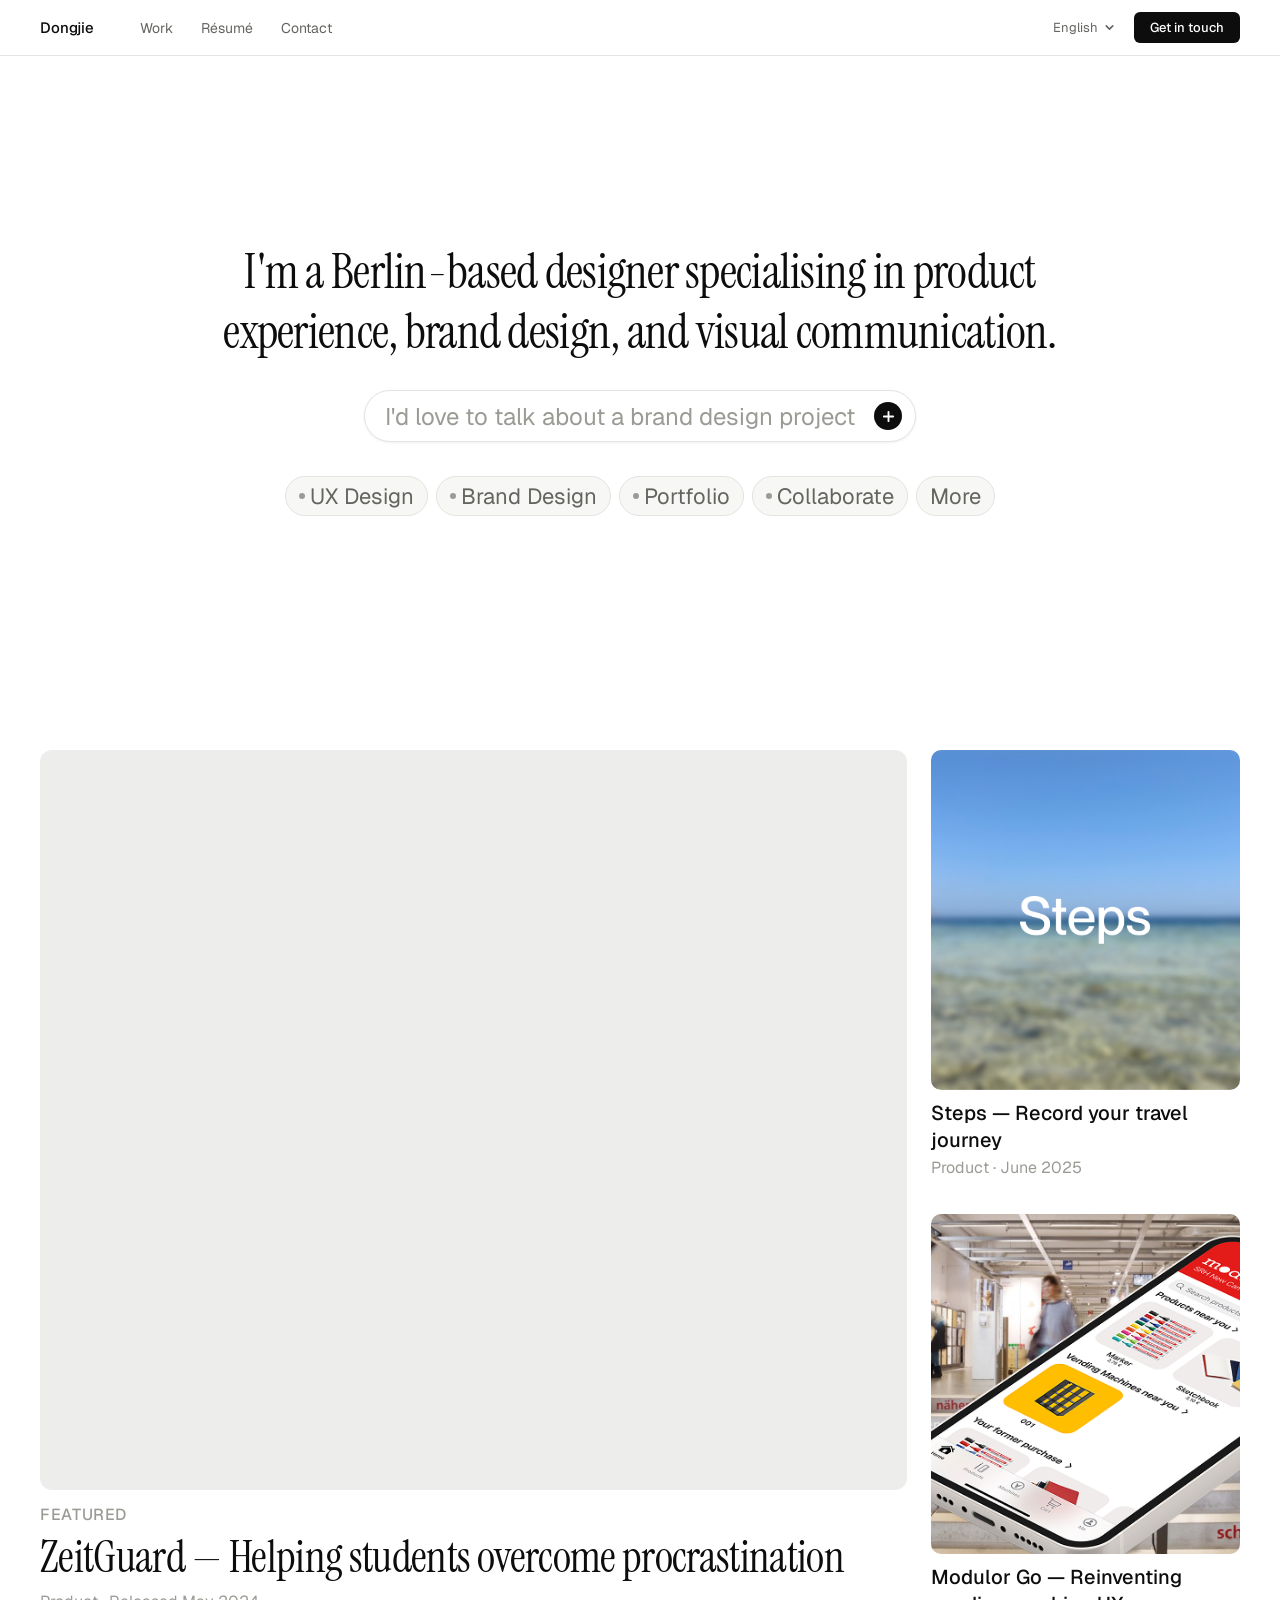
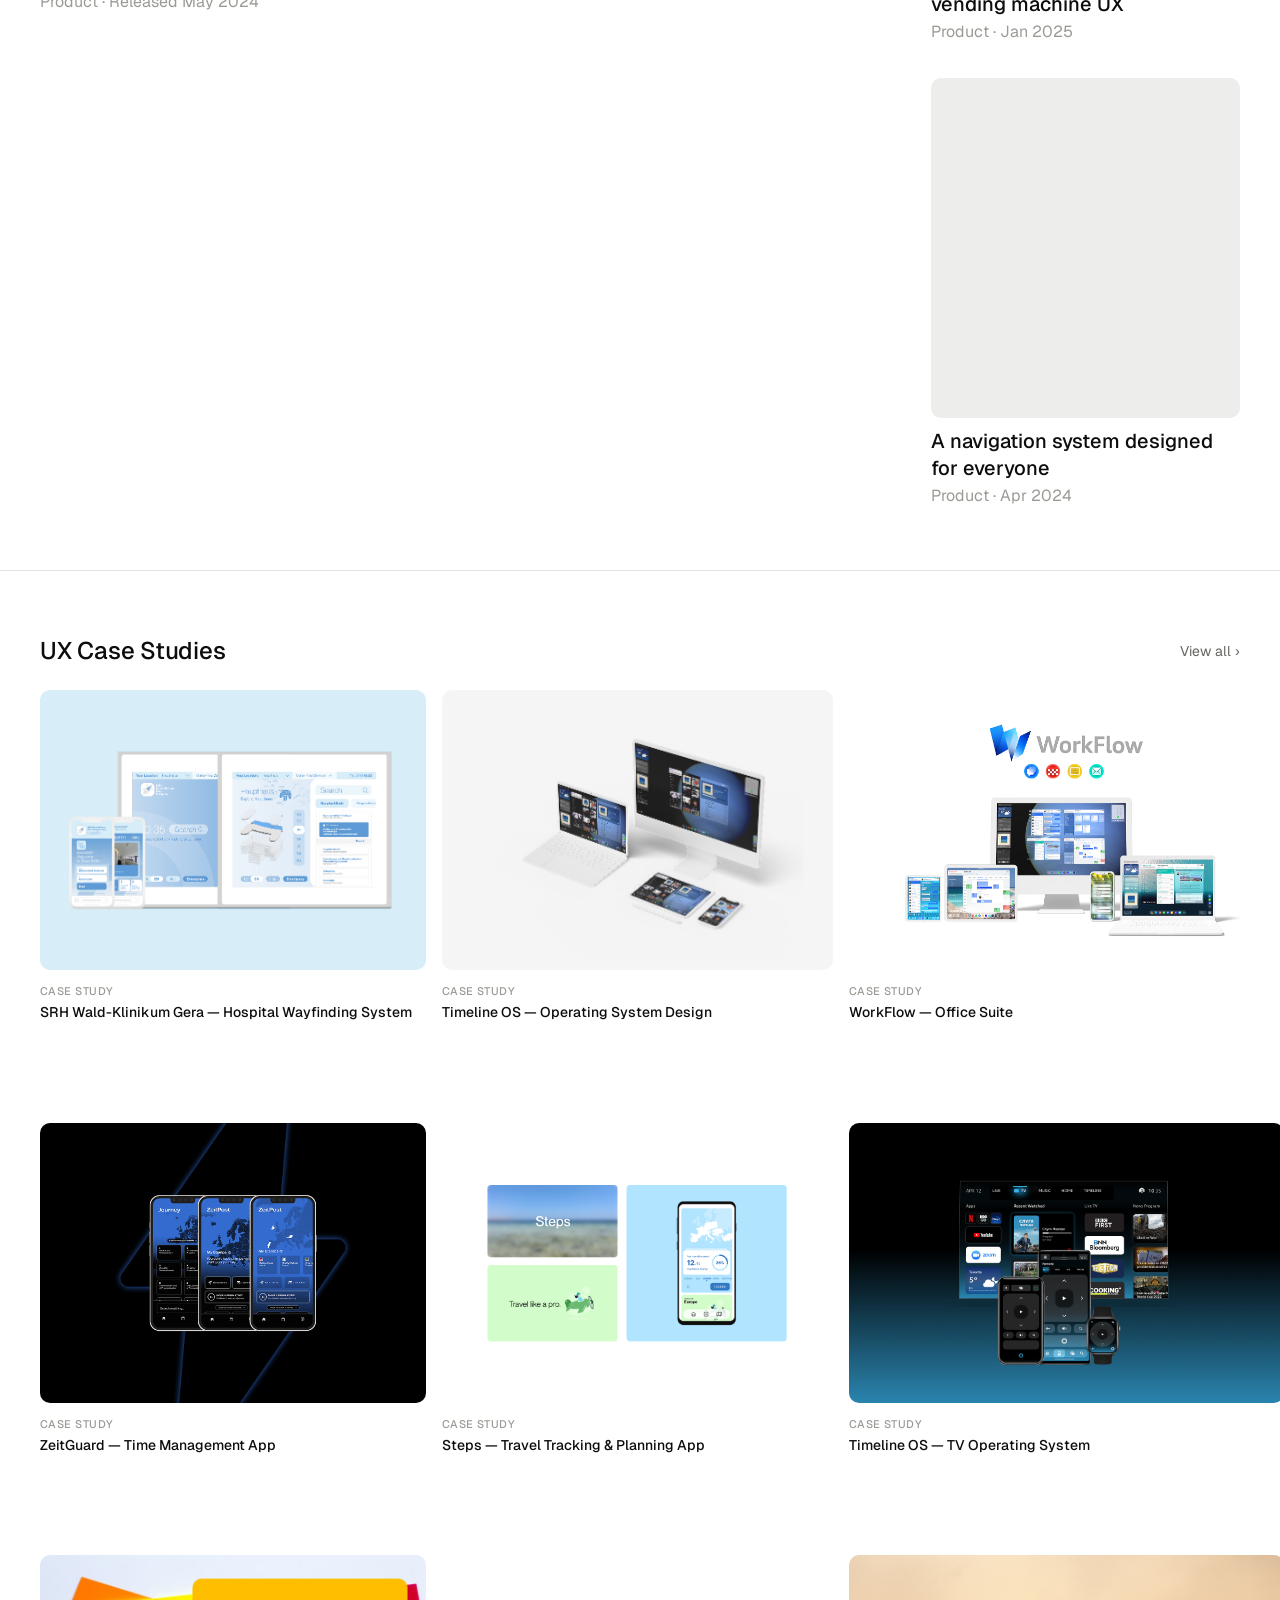
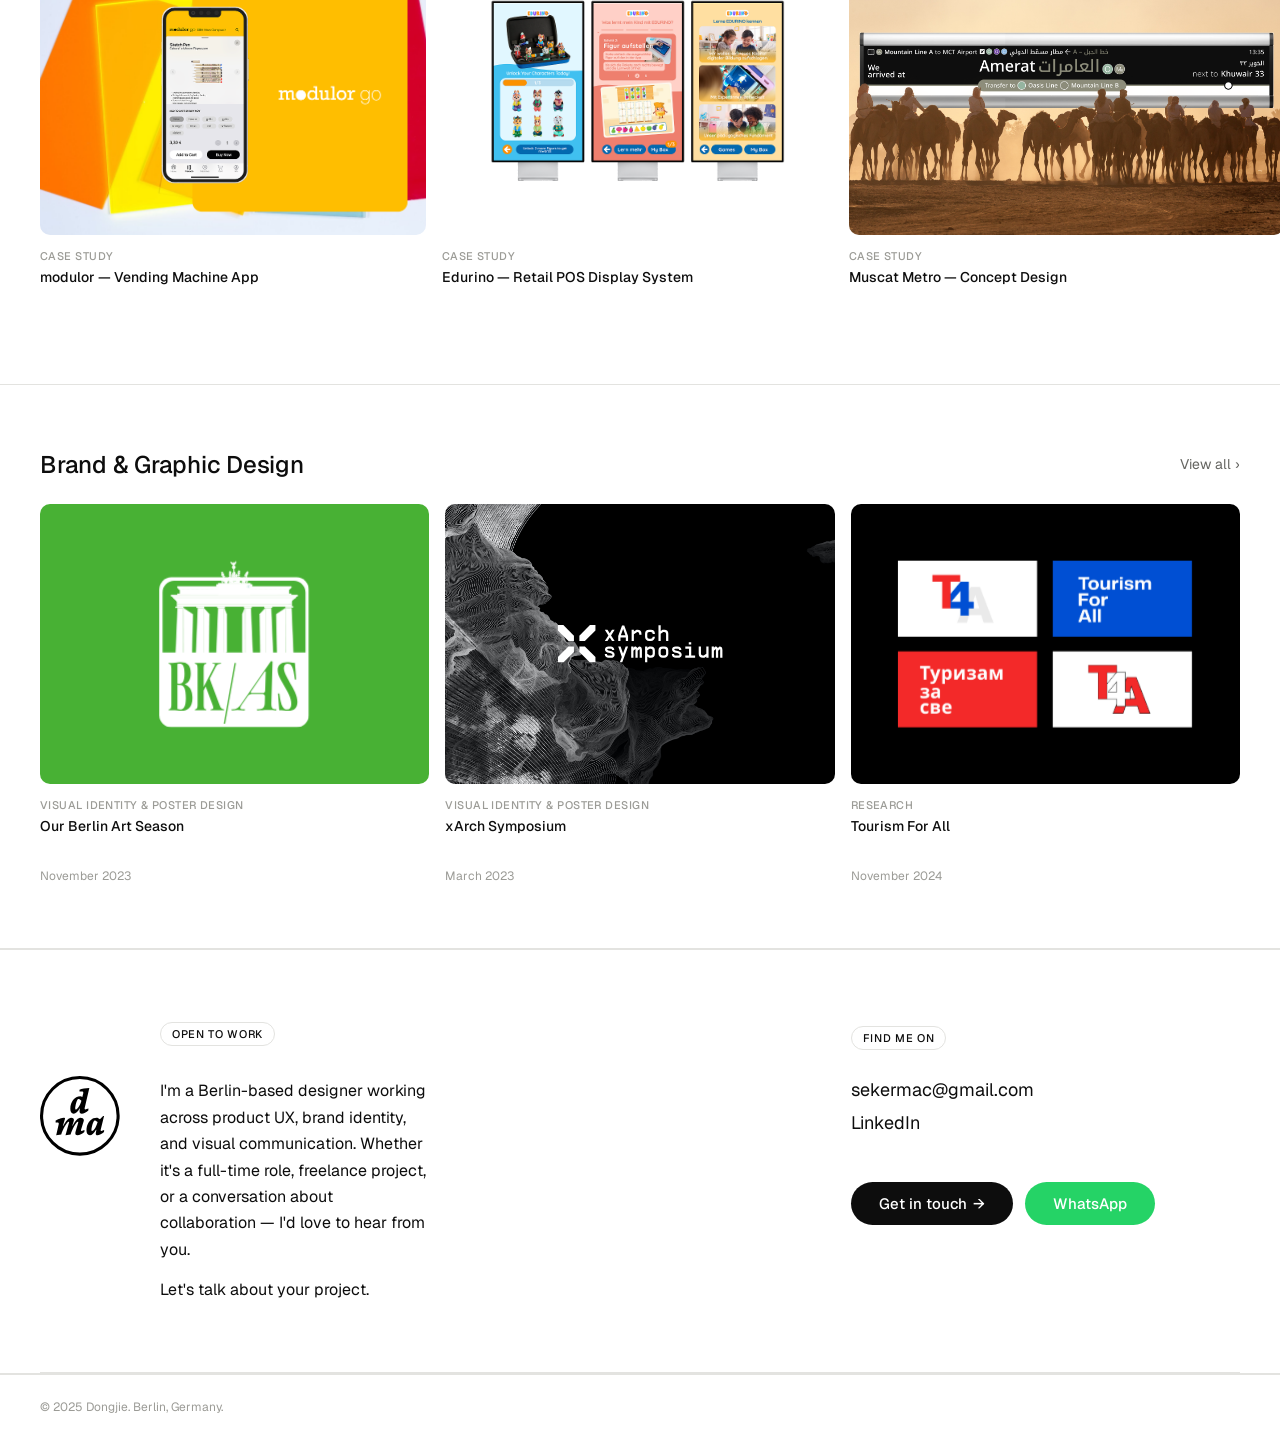
==== commit 68061cd1: "Add Turkish and Arabic, SRH case study updates" ====
--- a/index.html
+++ b/index.html
@@ -6,7 +6,7 @@
   <title>Dongjie — Designer</title>
   <link rel="preconnect" href="https://fonts.googleapis.com" />
   <link rel="preconnect" href="https://fonts.gstatic.com" crossorigin />
-  <link href="https://fonts.googleapis.com/css2?family=Instrument+Serif:ital@0;1&family=Geist:wght@300;400;500;600&display=swap" rel="stylesheet" />
+  <link href="https://fonts.googleapis.com/css2?family=Instrument+Serif:ital@0;1&family=Geist:wght@300;400;500;600&family=Noto+Sans+Arabic:wght@300;400;500;600&display=swap" rel="stylesheet" />
   <link rel="icon" type="image/svg+xml" href="favicon.svg">
   <link rel="stylesheet" href="style.css" />
   <style>
@@ -299,6 +299,15 @@
     @media (min-width: 1200px) {
       :root { --page-px: 40px; }
     }
+
+    /* ══════════ 阿拉伯语（从右往左）══════════
+       网格和弹性布局会自动镜像，这里处理字体和写死左右方向的地方 */
+    html[lang="ar"] body, html[lang="ar"] body * {
+      font-family: 'Geist', 'Noto Sans Arabic', 'Helvetica Neue', sans-serif;
+      letter-spacing: 0 !important;              /* 阿拉伯字母是连写的，不能加字距 */
+    }
+    [dir="rtl"] .hero-input { padding: 0 20px 0 52px; }
+    [dir="rtl"] .hero-input-icon { right: auto; left: 14px; }
   </style>
 </head>
 <body>
@@ -309,7 +318,7 @@
     <div class="nav-left">
       <a class="nav-logo" href="index.html">Dongjie</a>
       <ul class="nav-links">
-        <li><a href="#work" data-i18n="nav.work">作品</a></li>
+        <li><a href="work.html" data-i18n="nav.work">作品</a></li>
         <li><a href="resume.html" data-i18n="nav.resume">简历</a></li>
         <li><a href="#contact" data-i18n="nav.contact">联系</a></li>
       </ul>
@@ -343,6 +352,8 @@
               <polyline points="2 7 6 11 12 3"/>
             </svg>
           </div>
+          <div class="lang-option" data-lang="tr" role="option" tabindex="0"><span>Türkçe</span><svg class="lang-check" viewBox="0 0 14 14"><polyline points="2 7 6 11 12 3"/></svg></div>
+          <div class="lang-option" data-lang="ar" role="option" tabindex="0"><span>العربية</span><svg class="lang-check" viewBox="0 0 14 14"><polyline points="2 7 6 11 12 3"/></svg></div>
         </div>
       </div>
 
@@ -357,8 +368,8 @@
 
 <!-- MOBILE DRAWER -->
 <div class="nav-drawer" id="nav-drawer">
-  <a class="nav-drawer-link" href="#work"     onclick="closeDrawer()" data-i18n="nav.work">作品</a>
-  <a class="nav-drawer-link" href="#"         onclick="closeDrawer()" data-i18n="nav.resume">简历</a>
+  <a class="nav-drawer-link" href="work.html"     onclick="closeDrawer()" data-i18n="nav.work">作品</a>
+  <a class="nav-drawer-link" href="resume.html"         onclick="closeDrawer()" data-i18n="nav.resume">简历</a>
   <a class="nav-drawer-link" href="#contact"  onclick="closeDrawer()" data-i18n="nav.contact">联系</a>
   <div class="drawer-lang-section">
     <div class="drawer-lang-label" data-i18n="nav.language">语言</div>
@@ -366,6 +377,8 @@
       <button class="drawer-lang-pill active" data-lang="zh">中文</button>
       <button class="drawer-lang-pill"        data-lang="en">English</button>
       <button class="drawer-lang-pill"        data-lang="de">Deutsch</button>
+      <button class="drawer-lang-pill" data-lang="tr">Türkçe</button>
+      <button class="drawer-lang-pill" data-lang="ar">العربية</button>
     </div>
   </div>
 </div>
@@ -623,7 +636,7 @@
   <div class="contact-footer">
     <nav class="capsule-nav" aria-label="页面导航">
       <a class="capsule-link capsule-link--active" href="#" data-i18n="mob.home">主页</a>
-      <a class="capsule-link" href="#work" data-i18n="mob.work">作品</a>
+      <a class="capsule-link" href="work.html" data-i18n="mob.work">作品</a>
       <a class="capsule-link" href="resume.html" data-i18n="mob.resume">简历</a>
       <a class="capsule-link" href="#contact" data-i18n="mob.contact">联系</a>
     </nav>
@@ -640,142 +653,419 @@
 <script>
 /* ══ TRANSLATIONS ══ */
 var T = {
-  zh: {
-    "nav.work":"作品","nav.about":"关于","nav.research":"研究","nav.contact":"联系","nav.resume":"简历","nav.cta":"联系我","nav.language":"语言",
-    "hero.title":"我是一名来自柏林的设计师，专注于产品体验、品牌设计与视觉传达。","hero.placeholder":"告诉我可以帮你做什么…",
-    "chip.ux":"UX Design","chip.brand":"品牌设计","chip.portfolio":"作品集","chip.collab":"合作","chip.more":"更多",
-    "feat.tag":"重磅发布","feat.title":"ZeitGuard — 帮助学生克服拖延症","feat.meta":"产品 · 2024年5月发布",
-    "side1.title":"Steps — 记录旅行足迹","side1.sub":"产品 · 2025年6月发布",
-    "side2.title":"Modulor Go 改革自助售货体验","side2.sub":"产品 · 2025年1月发布",
-    "side3.title":"为所有人设计的医院导航系统","side3.sub":"产品 · 2024年4月发布",
-    "sec.updates":"最新动态","sec.all":"全部","sec.cases":"UX案例","sec.viewall":"查看所有","sec.research":"最新研究","sec.enterprise":"企业解决方案",
-    "utag.product":"产品","utag.research":"研究","utag.announce":"公告",
-    "u1.title":"全新个人作品集体验上线","u1.date":"2024年5月9日",
-    "u2.title":"设计如何在复杂场景中识别用户意图","u2.date":"研究 · 2024年5月9日",
-    "u3.title":"推出更直观的商业人才引擎","u3.date":"2024年5月7日",
-    "u4.title":"初步企业安全最佳实践","u4.date":"2024年5月7日",
-    "u5.title":"购买 Design Site 的新方式","u5.date":"2024年5月6日",
-    "u6.title":"推出高级隐私安全功能","u6.date":"2024年5月6日",
-    "ctag.case":"案例","ctag.research":"研究",
-    "c1.title":"SRH Wald-Klinikum Gera 医院导视系统",
-    "c2.title":"Timeline OS 操作系统设计",
-    "c3.title":"WorkFlow 办公套件",
-    "c4.title":"ZeitGuard 时间管理应用",
-    "c5.title":"Steps 旅行记录与规划应用",
-    "c6.title":"Timeline OS 电视操作系统",
-    "c7.title":"modulor 自动售货应用",
-    "c8.title":"Edurino 零售 POS 系统设计",
-    "c9.title":"Muscat Metro 马斯喀特地铁概念设计",
-    "sec.graphicdesign":"品牌与平面设计",
-    "ctag.graphicdesign":"视觉形象与海报设计",
-    "r1.title":"我们的柏林艺术季","r1.date":"2023年11月",
-    "r2.title":"xArch Symposium","r2.date":"2023年3月",
-    "r3.title":"Tourism For All","r3.date":"2024年11月",
-    "e1.title":"modulor go — 自动售货平台设计","e1.date":"案例 · 2025年1月",
-    "e2.title":"xArch Symposium — 学术会议品牌设计","e2.date":"案例 · 2023年3月",
-    "e3.title":"Unser Berlin Kunstsaison — 文化视觉传播","e3.date":"案例 · 2023年11月",
-    "cta.title":"开始联系 Dongjie","cta.btn":"联系我 →",
-    "ct.tag1":"正在求职中","ct.body1":"我是一名来自柏林的设计师，专注于产品体验、品牌设计与视觉传达。无论是全职合作、自由项目还是创意探讨，欢迎随时与我联系。","ct.sub1":"期待聊聊你的项目。","ct.tag2":"在这里找到 Dongjie","ct.cta":"联系我",
-    "ct.tag3":"关于我","ct.body3":"我的设计实践横跨产品 UX、品牌标识与图形设计，相信好的设计既有系统逻辑，也有人文温度。","ct.body3b":"目前开放全职机会、自由合作及远程项目，欢迎柏林本地及国际团队联系。","ct.learn":"查看作品 →",
-    "footer.work":"作品","footer.about":"关于我","footer.research":"研究","footer.contact":"联系","footer.lang":"语言",
-    "footer.intro":"简介","footer.cv":"简历下载","footer.writing":"写作","footer.method":"方法论",
-    "footer.ds":"设计系统","footer.a11y":"可访问性","footer.brand":"品牌策略",
-    "mob.home":"主页","mob.work":"作品","mob.resume":"简历","mob.contact":"联系",
-    "footer.copy":"© 2025 Dongjie. Berlin, Germany."
+  "zh": {
+    "nav.work": "作品",
+    "nav.about": "关于",
+    "nav.research": "研究",
+    "nav.contact": "联系",
+    "nav.resume": "简历",
+    "nav.cta": "联系我",
+    "nav.language": "语言",
+    "hero.title": "我是一名来自柏林的设计师，专注于产品体验、品牌设计与视觉传达。",
+    "hero.placeholder": "告诉我可以帮你做什么…",
+    "chip.ux": "UX Design",
+    "chip.brand": "品牌设计",
+    "chip.portfolio": "作品集",
+    "chip.collab": "合作",
+    "chip.more": "更多",
+    "feat.tag": "重磅发布",
+    "feat.title": "ZeitGuard — 帮助学生克服拖延症",
+    "feat.meta": "产品 · 2024年5月发布",
+    "side1.title": "Steps — 记录旅行足迹",
+    "side1.sub": "产品 · 2025年6月发布",
+    "side2.title": "Modulor Go 改革自助售货体验",
+    "side2.sub": "产品 · 2025年1月发布",
+    "side3.title": "为所有人设计的医院导航系统",
+    "side3.sub": "产品 · 2024年4月发布",
+    "sec.updates": "最新动态",
+    "sec.all": "全部",
+    "sec.cases": "UX案例",
+    "sec.viewall": "查看所有",
+    "sec.research": "最新研究",
+    "sec.enterprise": "企业解决方案",
+    "utag.product": "产品",
+    "utag.research": "研究",
+    "utag.announce": "公告",
+    "u1.title": "全新个人作品集体验上线",
+    "u1.date": "2024年5月9日",
+    "u2.title": "设计如何在复杂场景中识别用户意图",
+    "u2.date": "研究 · 2024年5月9日",
+    "u3.title": "推出更直观的商业人才引擎",
+    "u3.date": "2024年5月7日",
+    "u4.title": "初步企业安全最佳实践",
+    "u4.date": "2024年5月7日",
+    "u5.title": "购买 Design Site 的新方式",
+    "u5.date": "2024年5月6日",
+    "u6.title": "推出高级隐私安全功能",
+    "u6.date": "2024年5月6日",
+    "ctag.case": "案例",
+    "ctag.research": "研究",
+    "c1.title": "SRH Wald-Klinikum Gera 医院导视系统",
+    "c2.title": "Timeline OS 操作系统设计",
+    "c3.title": "WorkFlow 办公套件",
+    "c4.title": "ZeitGuard 时间管理应用",
+    "c5.title": "Steps 旅行记录与规划应用",
+    "c6.title": "Timeline OS 电视操作系统",
+    "c7.title": "modulor 自动售货应用",
+    "c8.title": "Edurino 零售 POS 系统设计",
+    "c9.title": "Muscat Metro 马斯喀特地铁概念设计",
+    "sec.graphicdesign": "品牌与平面设计",
+    "ctag.graphicdesign": "视觉形象与海报设计",
+    "r1.title": "我们的柏林艺术季",
+    "r1.date": "2023年11月",
+    "r2.title": "xArch Symposium",
+    "r2.date": "2023年3月",
+    "r3.title": "Tourism For All",
+    "r3.date": "2024年11月",
+    "e1.title": "modulor go — 自动售货平台设计",
+    "e1.date": "案例 · 2025年1月",
+    "e2.title": "xArch Symposium — 学术会议品牌设计",
+    "e2.date": "案例 · 2023年3月",
+    "e3.title": "Unser Berlin Kunstsaison — 文化视觉传播",
+    "e3.date": "案例 · 2023年11月",
+    "cta.title": "开始联系 Dongjie",
+    "cta.btn": "联系我 →",
+    "ct.tag1": "正在求职中",
+    "ct.body1": "我是一名来自柏林的设计师，专注于产品体验、品牌设计与视觉传达。无论是全职合作、自由项目还是创意探讨，欢迎随时与我联系。",
+    "ct.sub1": "期待聊聊你的项目。",
+    "ct.tag2": "在这里找到 Dongjie",
+    "ct.cta": "联系我",
+    "ct.tag3": "关于我",
+    "ct.body3": "我的设计实践横跨产品 UX、品牌标识与图形设计，相信好的设计既有系统逻辑，也有人文温度。",
+    "ct.body3b": "目前开放全职机会、自由合作及远程项目，欢迎柏林本地及国际团队联系。",
+    "ct.learn": "查看作品 →",
+    "footer.work": "作品",
+    "footer.about": "关于我",
+    "footer.research": "研究",
+    "footer.contact": "联系",
+    "footer.lang": "语言",
+    "footer.intro": "简介",
+    "footer.cv": "简历下载",
+    "footer.writing": "写作",
+    "footer.method": "方法论",
+    "footer.ds": "设计系统",
+    "footer.a11y": "可访问性",
+    "footer.brand": "品牌策略",
+    "mob.home": "主页",
+    "mob.work": "作品",
+    "mob.resume": "简历",
+    "mob.contact": "联系",
+    "footer.copy": "© 2025 Dongjie. Berlin, Germany."
   },
-  en: {
-    "nav.work":"Work","nav.about":"About","nav.research":"Research","nav.contact":"Contact","nav.resume":"Résumé","nav.cta":"Get in touch","nav.language":"Language",
-    "hero.title":"I'm a Berlin-based designer specialising in product experience, brand design, and visual communication.","hero.placeholder":"Tell me what I can help you with…",
-    "chip.ux":"UX Design","chip.brand":"Brand Design","chip.portfolio":"Portfolio","chip.collab":"Collaborate","chip.more":"More",
-    "feat.tag":"Featured","feat.title":"ZeitGuard — Helping students overcome procrastination","feat.meta":"Product · Released May 2024",
-    "side1.title":"Steps — Record your travel journey","side1.sub":"Product · June 2025",
-    "side2.title":"Modulor Go — Reinventing vending machine UX","side2.sub":"Product · Jan 2025",
-    "side3.title":"A navigation system designed for everyone","side3.sub":"Product · Apr 2024",
-    "sec.updates":"Latest Updates","sec.all":"All","sec.cases":"UX Case Studies","sec.viewall":"View all","sec.research":"Research","sec.enterprise":"Enterprise Work",
-    "utag.product":"Product","utag.research":"Research","utag.announce":"Announcement",
-    "u1.title":"New portfolio experience launched","u1.date":"May 9, 2024",
-    "u2.title":"How design recognizes intent in complex contexts","u2.date":"Research · May 9, 2024",
-    "u3.title":"Introducing a more intuitive talent discovery tool","u3.date":"May 7, 2024",
-    "u4.title":"Initial enterprise security best practices","u4.date":"May 7, 2024",
-    "u5.title":"New ways to present design work","u5.date":"May 6, 2024",
-    "u6.title":"Launching advanced privacy features","u6.date":"May 6, 2024",
-    "ctag.case":"Case Study","ctag.research":"Research",
-    "c1.title":"SRH Wald-Klinikum Gera — Hospital Wayfinding System",
-    "c2.title":"Timeline OS — Operating System Design",
-    "c3.title":"WorkFlow — Office Suite",
-    "c4.title":"ZeitGuard — Time Management App",
-    "c5.title":"Steps — Travel Tracking & Planning App",
-    "c6.title":"Timeline OS — TV Operating System",
-    "c7.title":"modulor — Vending Machine App",
-    "c8.title":"Edurino — Retail POS Display System",
-    "c9.title":"Muscat Metro — Concept Design",
-    "sec.graphicdesign":"Brand & Graphic Design",
-    "ctag.graphicdesign":"Visual Identity & Poster Design",
-    "r1.title":"Our Berlin Art Season","r1.date":"November 2023",
-    "r2.title":"xArch Symposium","r2.date":"March 2023",
-    "r3.title":"Tourism For All","r3.date":"November 2024",
-    "e1.title":"modulor go — B2B Commerce Platform","e1.date":"Case Study · May 9, 2024",
-    "e2.title":"xArch Symposium — Event Brand Identity","e2.date":"Case Study · May 9, 2024",
-    "e3.title":"Unser Berlin Kunstsaison — Cultural Visual Campaign","e3.date":"Case Study · May 9, 2024",
-    "cta.title":"Let's work together.","cta.btn":"Get in touch →",
-    "ct.tag1":"Open to work","ct.body1":"I'm a Berlin-based designer working across product UX, brand identity, and visual communication. Whether it's a full-time role, freelance project, or a conversation about collaboration — I'd love to hear from you.","ct.sub1":"Let's talk about your project.","ct.tag2":"Find me on","ct.cta":"Get in touch",
-    "ct.tag3":"About","ct.body3":"My practice spans product UX, brand identity, and graphic design. I believe great design is both systematic and human.","ct.body3b":"Currently open to full-time roles, freelance work, and remote projects. Berlin-based and internationally available.","ct.learn":"View my work →",
-    "footer.work":"Work","footer.about":"About","footer.research":"Research","footer.contact":"Contact","footer.lang":"Language",
-    "footer.intro":"Bio","footer.cv":"Download CV","footer.writing":"Writing","footer.method":"Methodology",
-    "footer.ds":"Design Systems","footer.a11y":"Accessibility","footer.brand":"Brand Strategy",
-    "mob.home":"Home","mob.work":"Work","mob.resume":"Résumé","mob.contact":"Contact",
-    "footer.copy":"© 2025 Dongjie. Berlin, Germany."
+  "en": {
+    "nav.work": "Work",
+    "nav.about": "About",
+    "nav.research": "Research",
+    "nav.contact": "Contact",
+    "nav.resume": "Résumé",
+    "nav.cta": "Get in touch",
+    "nav.language": "Language",
+    "hero.title": "I'm a Berlin-based designer specialising in product experience, brand design, and visual communication.",
+    "hero.placeholder": "Tell me what I can help you with…",
+    "chip.ux": "UX Design",
+    "chip.brand": "Brand Design",
+    "chip.portfolio": "Portfolio",
+    "chip.collab": "Collaborate",
+    "chip.more": "More",
+    "feat.tag": "Featured",
+    "feat.title": "ZeitGuard — Helping students overcome procrastination",
+    "feat.meta": "Product · Released May 2024",
+    "side1.title": "Steps — Record your travel journey",
+    "side1.sub": "Product · June 2025",
+    "side2.title": "Modulor Go — Reinventing vending machine UX",
+    "side2.sub": "Product · Jan 2025",
+    "side3.title": "A navigation system designed for everyone",
+    "side3.sub": "Product · Apr 2024",
+    "sec.updates": "Latest Updates",
+    "sec.all": "All",
+    "sec.cases": "UX Case Studies",
+    "sec.viewall": "View all",
+    "sec.research": "Research",
+    "sec.enterprise": "Enterprise Work",
+    "utag.product": "Product",
+    "utag.research": "Research",
+    "utag.announce": "Announcement",
+    "u1.title": "New portfolio experience launched",
+    "u1.date": "May 9, 2024",
+    "u2.title": "How design recognizes intent in complex contexts",
+    "u2.date": "Research · May 9, 2024",
+    "u3.title": "Introducing a more intuitive talent discovery tool",
+    "u3.date": "May 7, 2024",
+    "u4.title": "Initial enterprise security best practices",
+    "u4.date": "May 7, 2024",
+    "u5.title": "New ways to present design work",
+    "u5.date": "May 6, 2024",
+    "u6.title": "Launching advanced privacy features",
+    "u6.date": "May 6, 2024",
+    "ctag.case": "Case Study",
+    "ctag.research": "Research",
+    "c1.title": "SRH Wald-Klinikum Gera — Hospital Wayfinding System",
+    "c2.title": "Timeline OS — Operating System Design",
+    "c3.title": "WorkFlow — Office Suite",
+    "c4.title": "ZeitGuard — Time Management App",
+    "c5.title": "Steps — Travel Tracking & Planning App",
+    "c6.title": "Timeline OS — TV Operating System",
+    "c7.title": "modulor — Vending Machine App",
+    "c8.title": "Edurino — Retail POS Display System",
+    "c9.title": "Muscat Metro — Concept Design",
+    "sec.graphicdesign": "Brand & Graphic Design",
+    "ctag.graphicdesign": "Visual Identity & Poster Design",
+    "r1.title": "Our Berlin Art Season",
+    "r1.date": "November 2023",
+    "r2.title": "xArch Symposium",
+    "r2.date": "March 2023",
+    "r3.title": "Tourism For All",
+    "r3.date": "November 2024",
+    "e1.title": "modulor go — B2B Commerce Platform",
+    "e1.date": "Case Study · May 9, 2024",
+    "e2.title": "xArch Symposium — Event Brand Identity",
+    "e2.date": "Case Study · May 9, 2024",
+    "e3.title": "Unser Berlin Kunstsaison — Cultural Visual Campaign",
+    "e3.date": "Case Study · May 9, 2024",
+    "cta.title": "Let's work together.",
+    "cta.btn": "Get in touch →",
+    "ct.tag1": "Open to work",
+    "ct.body1": "I'm a Berlin-based designer working across product UX, brand identity, and visual communication. Whether it's a full-time role, freelance project, or a conversation about collaboration — I'd love to hear from you.",
+    "ct.sub1": "Let's talk about your project.",
+    "ct.tag2": "Find me on",
+    "ct.cta": "Get in touch",
+    "ct.tag3": "About",
+    "ct.body3": "My practice spans product UX, brand identity, and graphic design. I believe great design is both systematic and human.",
+    "ct.body3b": "Currently open to full-time roles, freelance work, and remote projects. Berlin-based and internationally available.",
+    "ct.learn": "View my work →",
+    "footer.work": "Work",
+    "footer.about": "About",
+    "footer.research": "Research",
+    "footer.contact": "Contact",
+    "footer.lang": "Language",
+    "footer.intro": "Bio",
+    "footer.cv": "Download CV",
+    "footer.writing": "Writing",
+    "footer.method": "Methodology",
+    "footer.ds": "Design Systems",
+    "footer.a11y": "Accessibility",
+    "footer.brand": "Brand Strategy",
+    "mob.home": "Home",
+    "mob.work": "Work",
+    "mob.resume": "Résumé",
+    "mob.contact": "Contact",
+    "footer.copy": "© 2025 Dongjie. Berlin, Germany."
   },
-
-  de: {
-    "nav.work":"Arbeiten","nav.about":"Über mich","nav.research":"Forschung","nav.contact":"Kontakt","nav.resume":"Lebenslauf","nav.cta":"Kontakt aufnehmen","nav.language":"Sprache",
-    "hero.title":"Ich bin ein Designer aus Berlin – spezialisiert auf Produkterlebnisse, Markendesign und visuelle Kommunikation.","hero.placeholder":"Sag mir, womit ich helfen kann…",
-    "chip.ux":"UX Design","chip.brand":"Markendesign","chip.portfolio":"Portfolio","chip.collab":"Zusammenarbeit","chip.more":"Mehr",
-    "feat.tag":"Highlight","feat.title":"ZeitGuard — Studierenden helfen, Prokrastination zu überwinden","feat.meta":"Produkt · Veröffentlicht Mai 2024",
-    "side1.title":"Steps — Reiseerinnerungen festhalten","side1.sub":"Produkt · Veröffentlicht Juni 2024",
-    "side2.title":"Modulor Go — Automatenerlebnis neu gedacht","side2.sub":"Produkt · Veröffentlicht Jan 2025",
-    "side3.title":"Ein Navigationssystem für alle","side3.sub":"Produkt · Veröffentlicht Apr 2024",
-    "sec.updates":"Neuigkeiten","sec.all":"Alle","sec.cases":"Fallstudien","sec.viewall":"Alle anzeigen","sec.research":"Forschung","sec.enterprise":"Unternehmensarbeit",
-    "utag.product":"Produkt","utag.research":"Forschung","utag.announce":"Ankündigung",
-    "u1.title":"Neue Portfolio-Erfahrung gestartet","u1.date":"9. Mai 2024",
-    "u2.title":"Wie Design Absichten in komplexen Kontexten erkennt","u2.date":"Forschung · 9. Mai 2024",
-    "u3.title":"Intuitiveres Talent-Entdeckungswerkzeug vorgestellt","u3.date":"7. Mai 2024",
-    "u4.title":"Erste Best Practices für Unternehmenssicherheit","u4.date":"7. Mai 2024",
-    "u5.title":"Neue Wege zur Präsentation von Designarbeit","u5.date":"6. Mai 2024",
-    "u6.title":"Erweiterte Datenschutzfunktionen eingeführt","u6.date":"6. Mai 2024",
-    "ctag.case":"Fallstudie","ctag.research":"Forschung",
-    "c1.title":"SRH Wald-Klinikum Gera — Krankenhausleitsystem",
-    "c2.title":"Timeline OS — Betriebssystemdesign",
-    "c3.title":"WorkFlow — Büro-Suite",
-    "c4.title":"ZeitGuard — Zeitmanagement-App",
-    "c5.title":"Steps — Reiseaufzeichnungs- und Planungs-App",
-    "c6.title":"Timeline OS — TV-Betriebssystem",
-    "c7.title":"modulor — Automatenverkaufs-App",
-    "c8.title":"Edurino — POS-Display-System für den Einzelhandel",
-    "c9.title":"Muscat Metro — Konzeptdesign",
-    "sec.graphicdesign":"Marken- & Grafikdesign",
-    "ctag.graphicdesign":"Visuelle Identität & Posterdesign",
-    "r1.title":"Unser Berliner Kunstsaison","r1.date":"November 2023",
-    "r2.title":"xArch Symposium","r2.date":"März 2023",
-    "r3.title":"Tourism For All","r3.date":"November 2024",
-    "e1.title":"modulor go — B2B-Commerce-Plattform","e1.date":"Fallstudie · 9. Mai 2024",
-    "e2.title":"xArch Symposium — Eventmarken-Identität","e2.date":"Fallstudie · 9. Mai 2024",
-    "e3.title":"Unser Berlin Kunstsaison — Kulturelle Bildkampagne","e3.date":"Fallstudie · 9. Mai 2024",
-    "cta.title":"Lass uns zusammenarbeiten.","cta.btn":"Kontakt aufnehmen →",
-    "ct.tag1":"Offen für neue Stellen","ct.body1":"Ich bin ein in Berlin ansässiger Designer mit Schwerpunkt auf Produkt-UX, Markenidentität und visueller Kommunikation. Ob Festanstellung, Freelance-Projekt oder kreatives Gespräch — melde dich gerne.","ct.sub1":"Ich freue mich auf dein Projekt.","ct.tag2":"Hier findest du mich","ct.cta":"Kontakt aufnehmen",
-    "ct.tag3":"Über mich","ct.body3":"Meine Praxis umfasst Produkt-UX, Markenidentität und Grafikdesign. Ich glaube, gutes Design ist sowohl systematisch als auch menschlich.","ct.body3b":"Derzeit offen für Festanstellungen, Freelance-Arbeit und Remote-Projekte. In Berlin ansässig und international verfügbar.","ct.learn":"Arbeiten ansehen →",
-    "footer.work":"Arbeiten","footer.about":"Über mich","footer.research":"Forschung","footer.contact":"Kontakt","footer.lang":"Sprache",
-    "footer.intro":"Biografie","footer.cv":"Lebenslauf herunterladen","footer.writing":"Schreiben","footer.method":"Methodik",
-    "footer.ds":"Designsysteme","footer.a11y":"Barrierefreiheit","footer.brand":"Markenstrategie",
-    "mob.home":"Start","mob.work":"Arbeiten","mob.resume":"Lebenslauf","mob.contact":"Kontakt",
-    "footer.copy":"© 2025 Dongjie. Berlin, Deutschland."
+  "de": {
+    "nav.work": "Arbeiten",
+    "nav.about": "Über mich",
+    "nav.research": "Forschung",
+    "nav.contact": "Kontakt",
+    "nav.resume": "Lebenslauf",
+    "nav.cta": "Kontakt aufnehmen",
+    "nav.language": "Sprache",
+    "hero.title": "Ich bin ein Designer aus Berlin – spezialisiert auf Produkterlebnisse, Markendesign und visuelle Kommunikation.",
+    "hero.placeholder": "Sag mir, womit ich helfen kann…",
+    "chip.ux": "UX Design",
+    "chip.brand": "Markendesign",
+    "chip.portfolio": "Portfolio",
+    "chip.collab": "Zusammenarbeit",
+    "chip.more": "Mehr",
+    "feat.tag": "Highlight",
+    "feat.title": "ZeitGuard — Studierenden helfen, Prokrastination zu überwinden",
+    "feat.meta": "Produkt · Veröffentlicht Mai 2024",
+    "side1.title": "Steps — Reiseerinnerungen festhalten",
+    "side1.sub": "Produkt · Veröffentlicht Juni 2024",
+    "side2.title": "Modulor Go — Automatenerlebnis neu gedacht",
+    "side2.sub": "Produkt · Veröffentlicht Jan 2025",
+    "side3.title": "Ein Navigationssystem für alle",
+    "side3.sub": "Produkt · Veröffentlicht Apr 2024",
+    "sec.updates": "Neuigkeiten",
+    "sec.all": "Alle",
+    "sec.cases": "Fallstudien",
+    "sec.viewall": "Alle anzeigen",
+    "sec.research": "Forschung",
+    "sec.enterprise": "Unternehmensarbeit",
+    "utag.product": "Produkt",
+    "utag.research": "Forschung",
+    "utag.announce": "Ankündigung",
+    "u1.title": "Neue Portfolio-Erfahrung gestartet",
+    "u1.date": "9. Mai 2024",
+    "u2.title": "Wie Design Absichten in komplexen Kontexten erkennt",
+    "u2.date": "Forschung · 9. Mai 2024",
+    "u3.title": "Intuitiveres Talent-Entdeckungswerkzeug vorgestellt",
+    "u3.date": "7. Mai 2024",
+    "u4.title": "Erste Best Practices für Unternehmenssicherheit",
+    "u4.date": "7. Mai 2024",
+    "u5.title": "Neue Wege zur Präsentation von Designarbeit",
+    "u5.date": "6. Mai 2024",
+    "u6.title": "Erweiterte Datenschutzfunktionen eingeführt",
+    "u6.date": "6. Mai 2024",
+    "ctag.case": "Fallstudie",
+    "ctag.research": "Forschung",
+    "c1.title": "SRH Wald-Klinikum Gera — Krankenhausleitsystem",
+    "c2.title": "Timeline OS — Betriebssystemdesign",
+    "c3.title": "WorkFlow — Büro-Suite",
+    "c4.title": "ZeitGuard — Zeitmanagement-App",
+    "c5.title": "Steps — Reiseaufzeichnungs- und Planungs-App",
+    "c6.title": "Timeline OS — TV-Betriebssystem",
+    "c7.title": "modulor — Automatenverkaufs-App",
+    "c8.title": "Edurino — POS-Display-System für den Einzelhandel",
+    "c9.title": "Muscat Metro — Konzeptdesign",
+    "sec.graphicdesign": "Marken- & Grafikdesign",
+    "ctag.graphicdesign": "Visuelle Identität & Posterdesign",
+    "r1.title": "Unser Berliner Kunstsaison",
+    "r1.date": "November 2023",
+    "r2.title": "xArch Symposium",
+    "r2.date": "März 2023",
+    "r3.title": "Tourism For All",
+    "r3.date": "November 2024",
+    "e1.title": "modulor go — B2B-Commerce-Plattform",
+    "e1.date": "Fallstudie · 9. Mai 2024",
+    "e2.title": "xArch Symposium — Eventmarken-Identität",
+    "e2.date": "Fallstudie · 9. Mai 2024",
+    "e3.title": "Unser Berlin Kunstsaison — Kulturelle Bildkampagne",
+    "e3.date": "Fallstudie · 9. Mai 2024",
+    "cta.title": "Lass uns zusammenarbeiten.",
+    "cta.btn": "Kontakt aufnehmen →",
+    "ct.tag1": "Offen für neue Stellen",
+    "ct.body1": "Ich bin ein in Berlin ansässiger Designer mit Schwerpunkt auf Produkt-UX, Markenidentität und visueller Kommunikation. Ob Festanstellung, Freelance-Projekt oder kreatives Gespräch — melde dich gerne.",
+    "ct.sub1": "Ich freue mich auf dein Projekt.",
+    "ct.tag2": "Hier findest du mich",
+    "ct.cta": "Kontakt aufnehmen",
+    "ct.tag3": "Über mich",
+    "ct.body3": "Meine Praxis umfasst Produkt-UX, Markenidentität und Grafikdesign. Ich glaube, gutes Design ist sowohl systematisch als auch menschlich.",
+    "ct.body3b": "Derzeit offen für Festanstellungen, Freelance-Arbeit und Remote-Projekte. In Berlin ansässig und international verfügbar.",
+    "ct.learn": "Arbeiten ansehen →",
+    "footer.work": "Arbeiten",
+    "footer.about": "Über mich",
+    "footer.research": "Forschung",
+    "footer.contact": "Kontakt",
+    "footer.lang": "Sprache",
+    "footer.intro": "Biografie",
+    "footer.cv": "Lebenslauf herunterladen",
+    "footer.writing": "Schreiben",
+    "footer.method": "Methodik",
+    "footer.ds": "Designsysteme",
+    "footer.a11y": "Barrierefreiheit",
+    "footer.brand": "Markenstrategie",
+    "mob.home": "Start",
+    "mob.work": "Arbeiten",
+    "mob.resume": "Lebenslauf",
+    "mob.contact": "Kontakt",
+    "footer.copy": "© 2025 Dongjie. Berlin, Deutschland."
+  },
+  "tr": {
+    "nav.work": "Projeler",
+    "nav.contact": "İletişim",
+    "nav.resume": "Özgeçmiş",
+    "nav.cta": "İletişime geç",
+    "nav.language": "Dil",
+    "mob.home": "Ana sayfa",
+    "mob.work": "Projeler",
+    "mob.resume": "Özgeçmiş",
+    "mob.contact": "İletişim",
+    "hero.title": "Berlin'de yaşayan bir tasarımcıyım; ürün deneyimi, marka tasarımı ve görsel iletişim üzerine çalışıyorum.",
+    "hero.placeholder": "Size nasıl yardımcı olabileceğimi yazın…",
+    "chip.ux": "UX Tasarımı",
+    "chip.brand": "Marka Tasarımı",
+    "chip.portfolio": "Portfolyo",
+    "chip.collab": "İş birliği",
+    "chip.more": "Daha fazla",
+    "feat.tag": "Öne çıkan",
+    "feat.title": "ZeitGuard — Öğrencilerin erteleme alışkanlığını yenmesine yardımcı oluyor",
+    "feat.meta": "Ürün · Mayıs 2024",
+    "side1.title": "Steps — Seyahat yolculuğunuzu kaydedin",
+    "side1.sub": "Ürün · Haziran 2025",
+    "side2.title": "Modulor Go — Otomat deneyimini yeniden düşünmek",
+    "side2.sub": "Ürün · Ocak 2025",
+    "side3.title": "Herkes için tasarlanmış bir yön bulma sistemi",
+    "side3.sub": "Ürün · Nisan 2024",
+    "sec.cases": "UX Vaka Çalışmaları",
+    "sec.viewall": "Tümünü gör",
+    "ctag.case": "Vaka Çalışması",
+    "ctag.research": "Araştırma",
+    "c1.title": "SRH Wald-Klinikum Gera — Hastane Yönlendirme Sistemi",
+    "c2.title": "Timeline OS — İşletim Sistemi Tasarımı",
+    "c3.title": "WorkFlow — Ofis Paketi",
+    "c4.title": "ZeitGuard — Zaman Yönetimi Uygulaması",
+    "c5.title": "Steps — Seyahat Kaydı ve Planlama Uygulaması",
+    "c6.title": "Timeline OS — TV İşletim Sistemi",
+    "c7.title": "modulor — Otomat Uygulaması",
+    "c8.title": "Edurino — Perakende POS Ekran Sistemi",
+    "c9.title": "Muscat Metro — Konsept Tasarım",
+    "sec.graphicdesign": "Marka ve Grafik Tasarım",
+    "ctag.graphicdesign": "Görsel Kimlik ve Afiş Tasarımı",
+    "r1.title": "Berlin Sanat Sezonumuz",
+    "r1.date": "Kasım 2023",
+    "r2.title": "xArch Symposium",
+    "r2.date": "Mart 2023",
+    "r3.title": "Tourism For All",
+    "r3.date": "Kasım 2024",
+    "ct.tag1": "İş arıyorum",
+    "ct.body1": "Berlin'de yaşayan, ürün UX'i, marka kimliği ve görsel iletişim alanlarında çalışan bir tasarımcıyım. Tam zamanlı bir pozisyon, serbest bir proje ya da iş birliği üzerine bir sohbet — sizden haber almaktan memnuniyet duyarım.",
+    "ct.sub1": "Projenizi konuşalım.",
+    "ct.tag2": "Beni burada bulun",
+    "ct.cta": "İletişime geç",
+    "footer.copy": "© 2025 Dongjie. Berlin, Almanya."
+  },
+  "ar": {
+    "nav.work": "الأعمال",
+    "nav.contact": "تواصل",
+    "nav.resume": "السيرة الذاتية",
+    "nav.cta": "تواصل معي",
+    "nav.language": "اللغة",
+    "mob.home": "الرئيسية",
+    "mob.work": "الأعمال",
+    "mob.resume": "السيرة الذاتية",
+    "mob.contact": "تواصل",
+    "hero.title": "أنا مصمّم مقيم في برلين، متخصص في تجربة المنتجات وتصميم العلامات التجارية والتواصل البصري.",
+    "hero.placeholder": "أخبرني كيف يمكنني مساعدتك…",
+    "chip.ux": "تصميم UX",
+    "chip.brand": "تصميم العلامة التجارية",
+    "chip.portfolio": "معرض الأعمال",
+    "chip.collab": "تعاون",
+    "chip.more": "المزيد",
+    "feat.tag": "مميّز",
+    "feat.title": "ZeitGuard — مساعدة الطلاب على التغلّب على التسويف",
+    "feat.meta": "منتج · مايو 2024",
+    "side1.title": "Steps — وثّق رحلاتك",
+    "side1.sub": "منتج · يونيو 2025",
+    "side2.title": "Modulor Go — إعادة ابتكار تجربة آلات البيع",
+    "side2.sub": "منتج · يناير 2025",
+    "side3.title": "نظام إرشاد مصمَّم للجميع",
+    "side3.sub": "منتج · أبريل 2024",
+    "sec.cases": "دراسات حالة UX",
+    "sec.viewall": "عرض الكل",
+    "ctag.case": "دراسة حالة",
+    "ctag.research": "بحث",
+    "c1.title": "SRH Wald-Klinikum Gera — نظام إرشاد المستشفى",
+    "c2.title": "Timeline OS — تصميم نظام تشغيل",
+    "c3.title": "WorkFlow — حزمة برامج مكتبية",
+    "c4.title": "ZeitGuard — تطبيق لإدارة الوقت",
+    "c5.title": "Steps — تطبيق لتوثيق الرحلات وتخطيطها",
+    "c6.title": "Timeline OS — نظام تشغيل للتلفاز",
+    "c7.title": "modulor — تطبيق لآلات البيع",
+    "c8.title": "Edurino — نظام عرض لنقاط البيع",
+    "c9.title": "Muscat Metro — تصميم مفاهيمي",
+    "sec.graphicdesign": "تصميم العلامات التجارية والجرافيك",
+    "ctag.graphicdesign": "الهوية البصرية وتصميم الملصقات",
+    "r1.title": "موسمنا الفني في برلين",
+    "r1.date": "نوفمبر 2023",
+    "r2.title": "xArch Symposium",
+    "r2.date": "مارس 2023",
+    "r3.title": "Tourism For All",
+    "r3.date": "نوفمبر 2024",
+    "ct.tag1": "متاح للعمل",
+    "ct.body1": "أنا مصمّم مقيم في برلين، أعمل في مجالات تجربة المستخدم للمنتجات والهوية التجارية والتواصل البصري. سواء كانت وظيفة بدوام كامل أو مشروعًا حرًّا أو حديثًا حول التعاون — يسعدني أن أسمع منك.",
+    "ct.sub1": "لنتحدث عن مشروعك.",
+    "ct.tag2": "تجدني هنا",
+    "ct.cta": "تواصل معي",
+    "footer.copy": "© 2025 Dongjie. برلين، ألمانيا."
   }
 };
 
 var LANG_META = {
   zh: { flag:"🇨🇳", label:"中文",   html:"zh-CN" },
   en: { flag:"🇬🇧", label:"English", html:"en" },
-  de: { flag:"🇩🇪", label:"Deutsch", html:"de" }
+  de: { flag:"🇩🇪", label:"Deutsch", html:"de" },
+  tr: { label:"Türkçe",  html:"tr" },
+  ar: { label:"العربية", html:"ar", dir:"rtl" }
 };
 
 /* ── 自动检测语言 ── */
@@ -787,6 +1077,8 @@
   var browserLang = (navigator.language || navigator.userLanguage || "zh").toLowerCase();
   if (browserLang.startsWith("de")) return "de";
   if (browserLang.startsWith("zh")) return "zh";
+  if (browserLang.startsWith("tr")) return "tr";
+  if (browserLang.startsWith("ar")) return "ar";
   return "en";
 }
 
@@ -802,6 +1094,7 @@
   if (!T[lang]) return;
   currentLang = lang;
   document.documentElement.lang = LANG_META[lang].html;
+  document.documentElement.dir = LANG_META[lang].dir || "ltr";   /* 阿拉伯语从右往左 */
 
   // Swap all text nodes
   document.querySelectorAll("[data-i18n]").forEach(function(el) {
@@ -921,6 +1214,20 @@
     "chip.portfolio": "Ich möchte mehr über dein Portfolio erfahren",
     "chip.collab":    "Ich möchte eine Zusammenarbeit erkunden",
     "chip.more":      "Ich möchte mehr erfahren"
+  },
+  tr: {
+    "chip.ux": "Bir UX tasarım projesi hakkında konuşmak istiyorum",
+    "chip.brand": "Bir marka tasarım projesi hakkında konuşmak istiyorum",
+    "chip.portfolio": "Portfolyonuz hakkında daha fazla bilgi almak istiyorum",
+    "chip.collab": "Bir iş birliği olasılığını konuşmak istiyorum",
+    "chip.more": "Daha fazla bilgi almak istiyorum"
+  },
+  ar: {
+    "chip.ux": "أودّ التحدث عن مشروع لتصميم تجربة المستخدم",
+    "chip.brand": "أودّ التحدث عن مشروع لتصميم علامة تجارية",
+    "chip.portfolio": "أودّ معرفة المزيد عن معرض أعمالك",
+    "chip.collab": "أودّ استكشاف فرصة للتعاون",
+    "chip.more": "أودّ معرفة المزيد"
   }
 };
 
@@ -946,7 +1253,21 @@
     "Ich möchte mehr über dein Portfolio erfahren",
     "Ich möchte eine Zusammenarbeit erkunden",
     "Ich möchte mehr erfahren"
-  ]
+  ],
+  tr: [
+    "Bir UX tasarım projesi hakkında konuşmak istiyorum",
+    "Bir marka tasarım projesi hakkında konuşmak istiyorum",
+    "Portfolyonuz hakkında daha fazla bilgi almak istiyorum",
+    "Bir iş birliği olasılığını konuşmak istiyorum",
+    "Daha fazla bilgi almak istiyorum"
+],
+  ar: [
+    "أودّ التحدث عن مشروع لتصميم تجربة المستخدم",
+    "أودّ التحدث عن مشروع لتصميم علامة تجارية",
+    "أودّ معرفة المزيد عن معرض أعمالك",
+    "أودّ استكشاف فرصة للتعاون",
+    "أودّ معرفة المزيد"
+]
 };
 
 var placeholderIndex = 0;
@@ -1007,7 +1328,9 @@
 var mailSubjects = {
   zh: "来自作品集的合作咨询",
   en: "Inquiry from your portfolio",
-  de: "Anfrage über dein Portfolio"
+  de: "Anfrage über dein Portfolio",
+  tr: "Portfolyonuz üzerinden bir talep",
+  ar: "استفسار من خلال معرض أعمالك"
 };
 
 document.querySelectorAll(".chip[data-fill]").forEach(function(chip) {
--- a/style.css
+++ b/style.css
@@ -271,6 +271,12 @@
   }
 }
 
+/* ══════════ 阿拉伯语（从右往左）：全站共用 ══════════ */
+[dir="rtl"] .lang-dropdown { right: auto; left: 0; }
+[dir="rtl"] .lang-check { margin-left: 0; margin-right: auto; }
+html[lang="ar"] body,
+html[lang="ar"] button { font-family: 'Geist', 'Noto Sans Arabic', 'Helvetica Neue', sans-serif; }
+
 /* ════════════════════════════
    TABLET 768–1199px
 ════════════════════════════ */
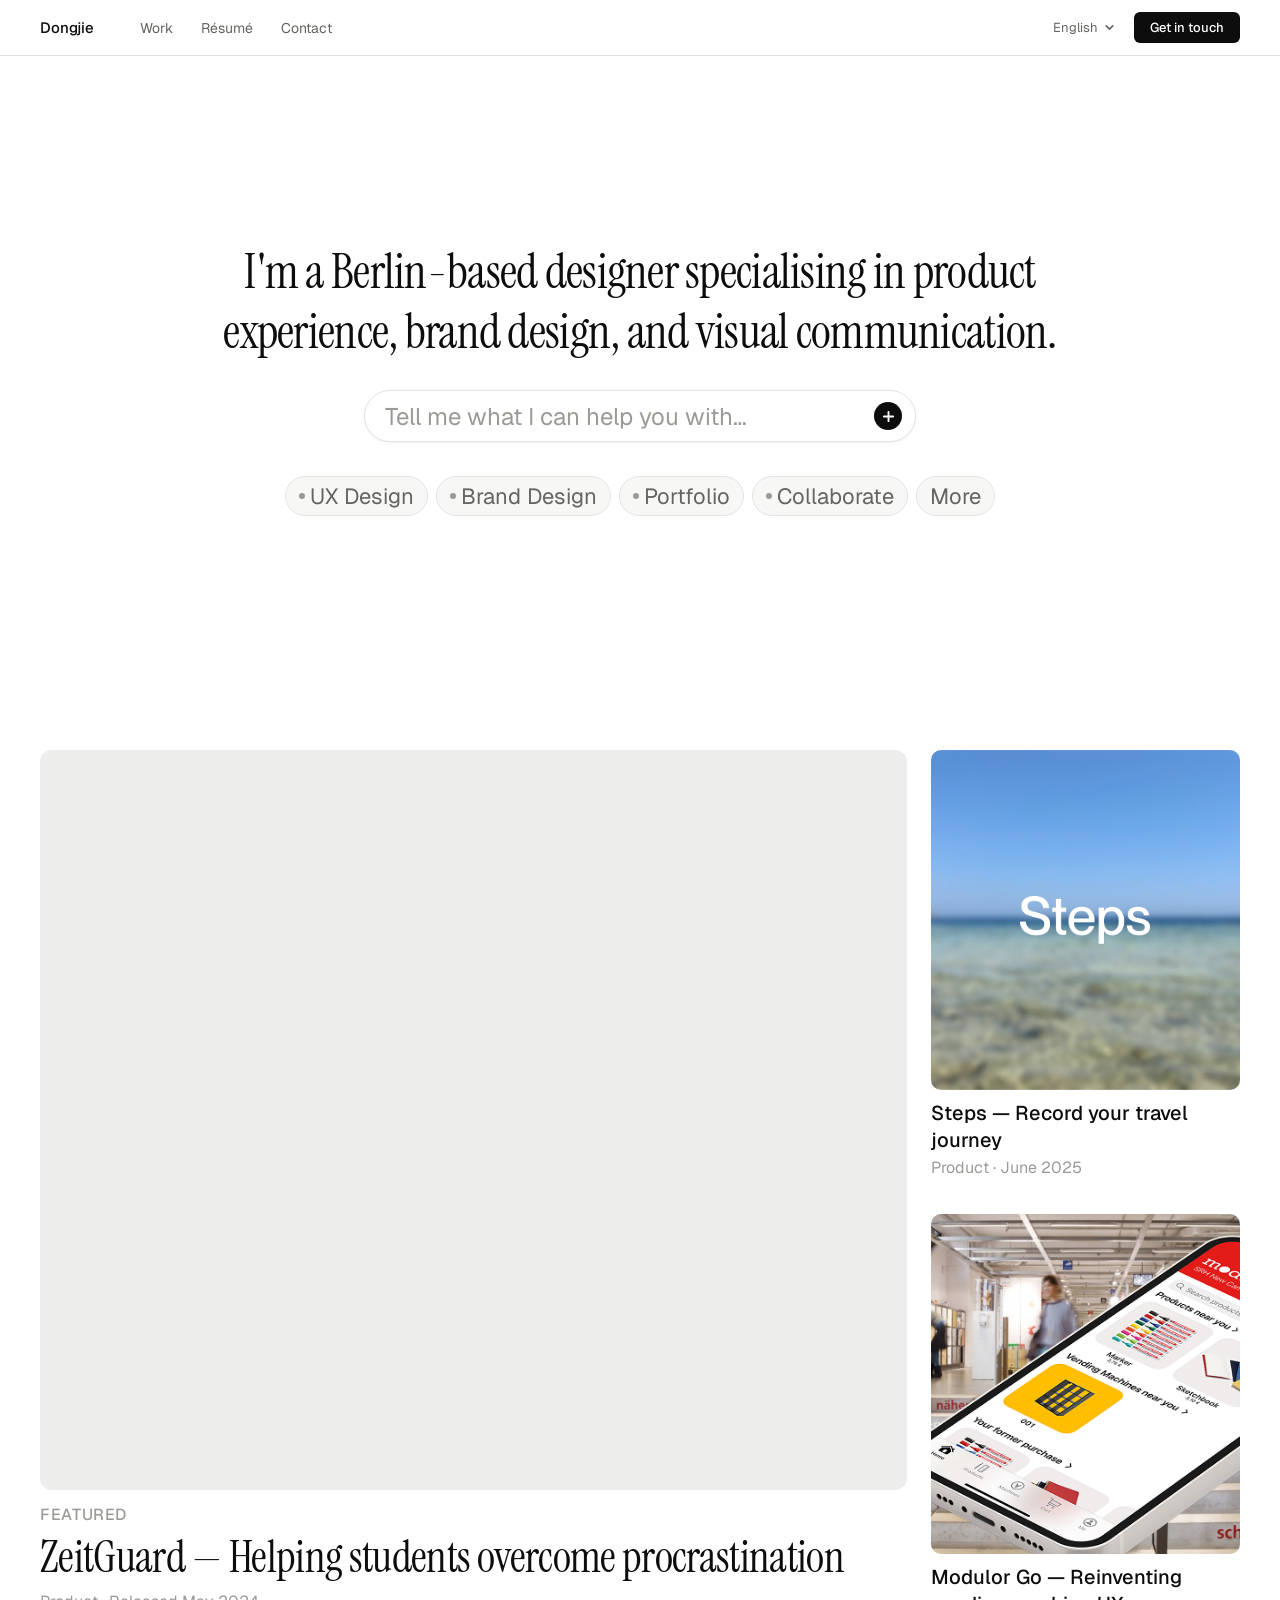
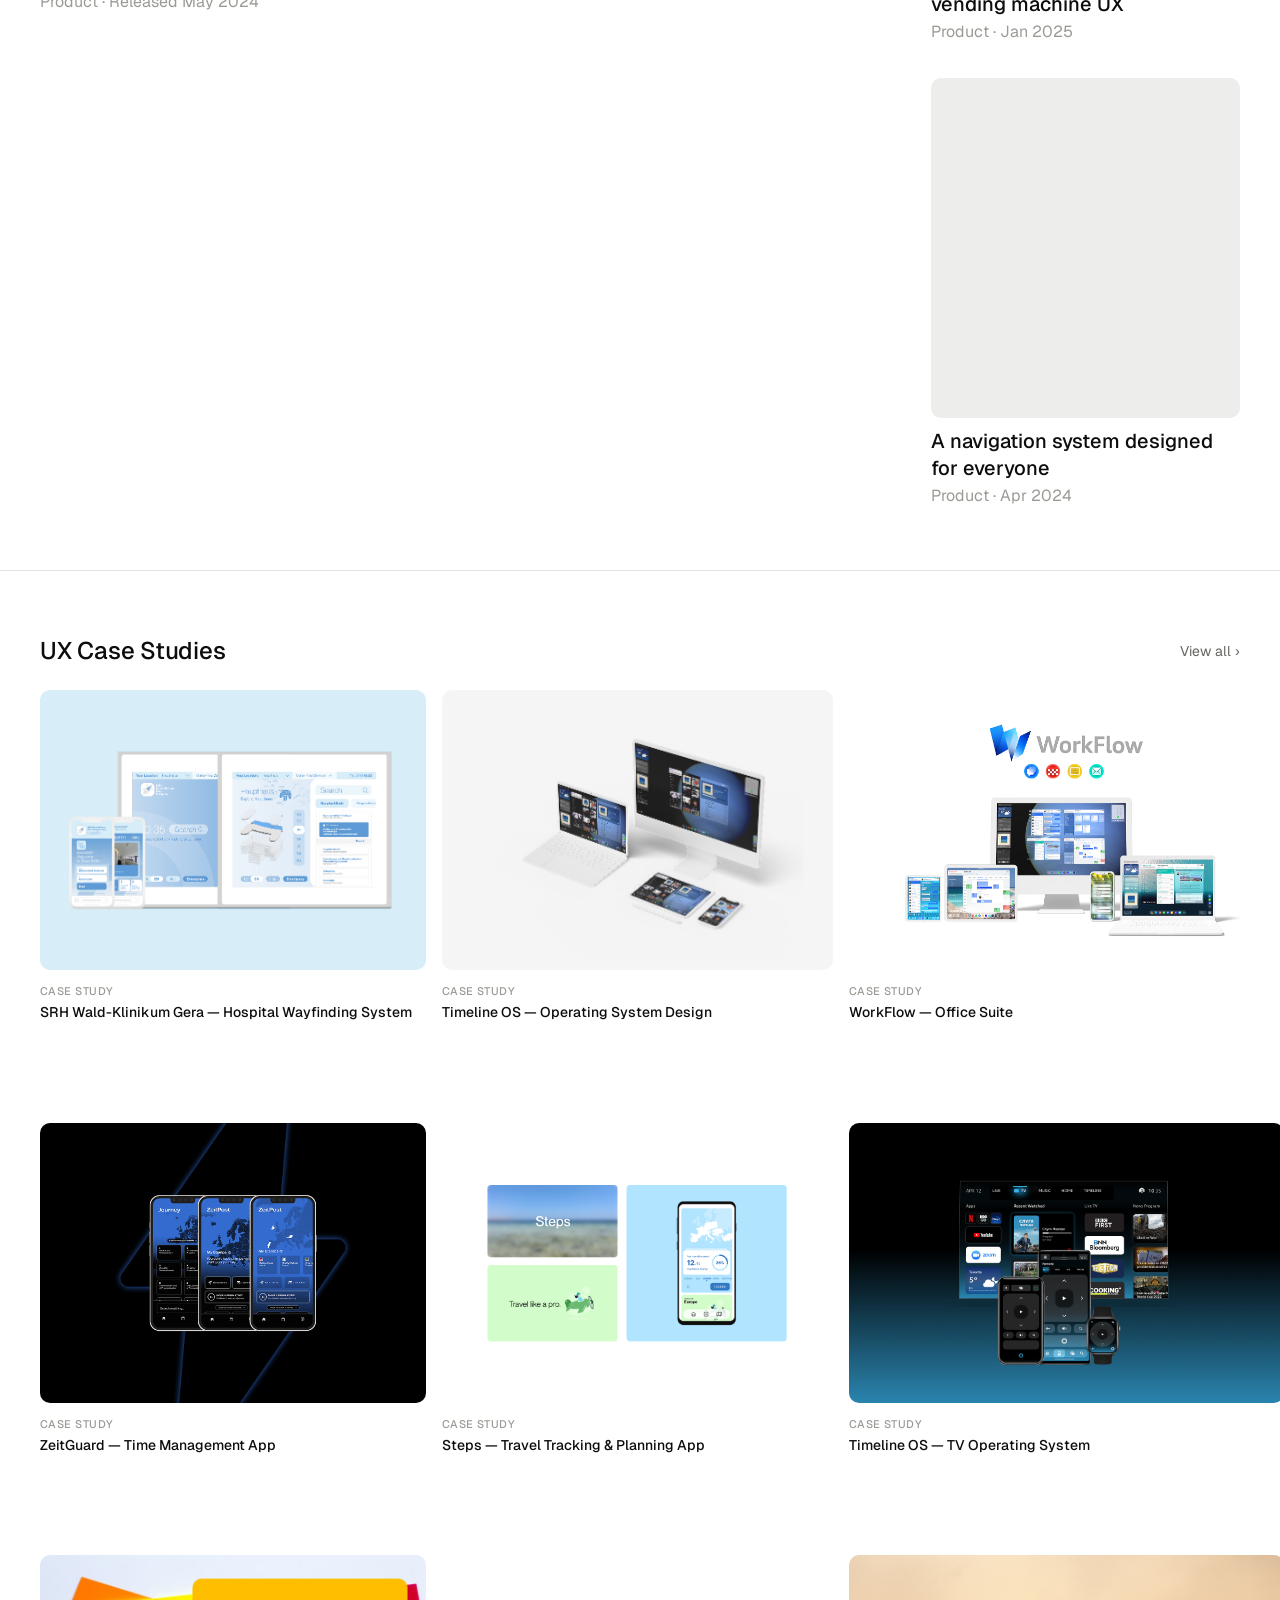
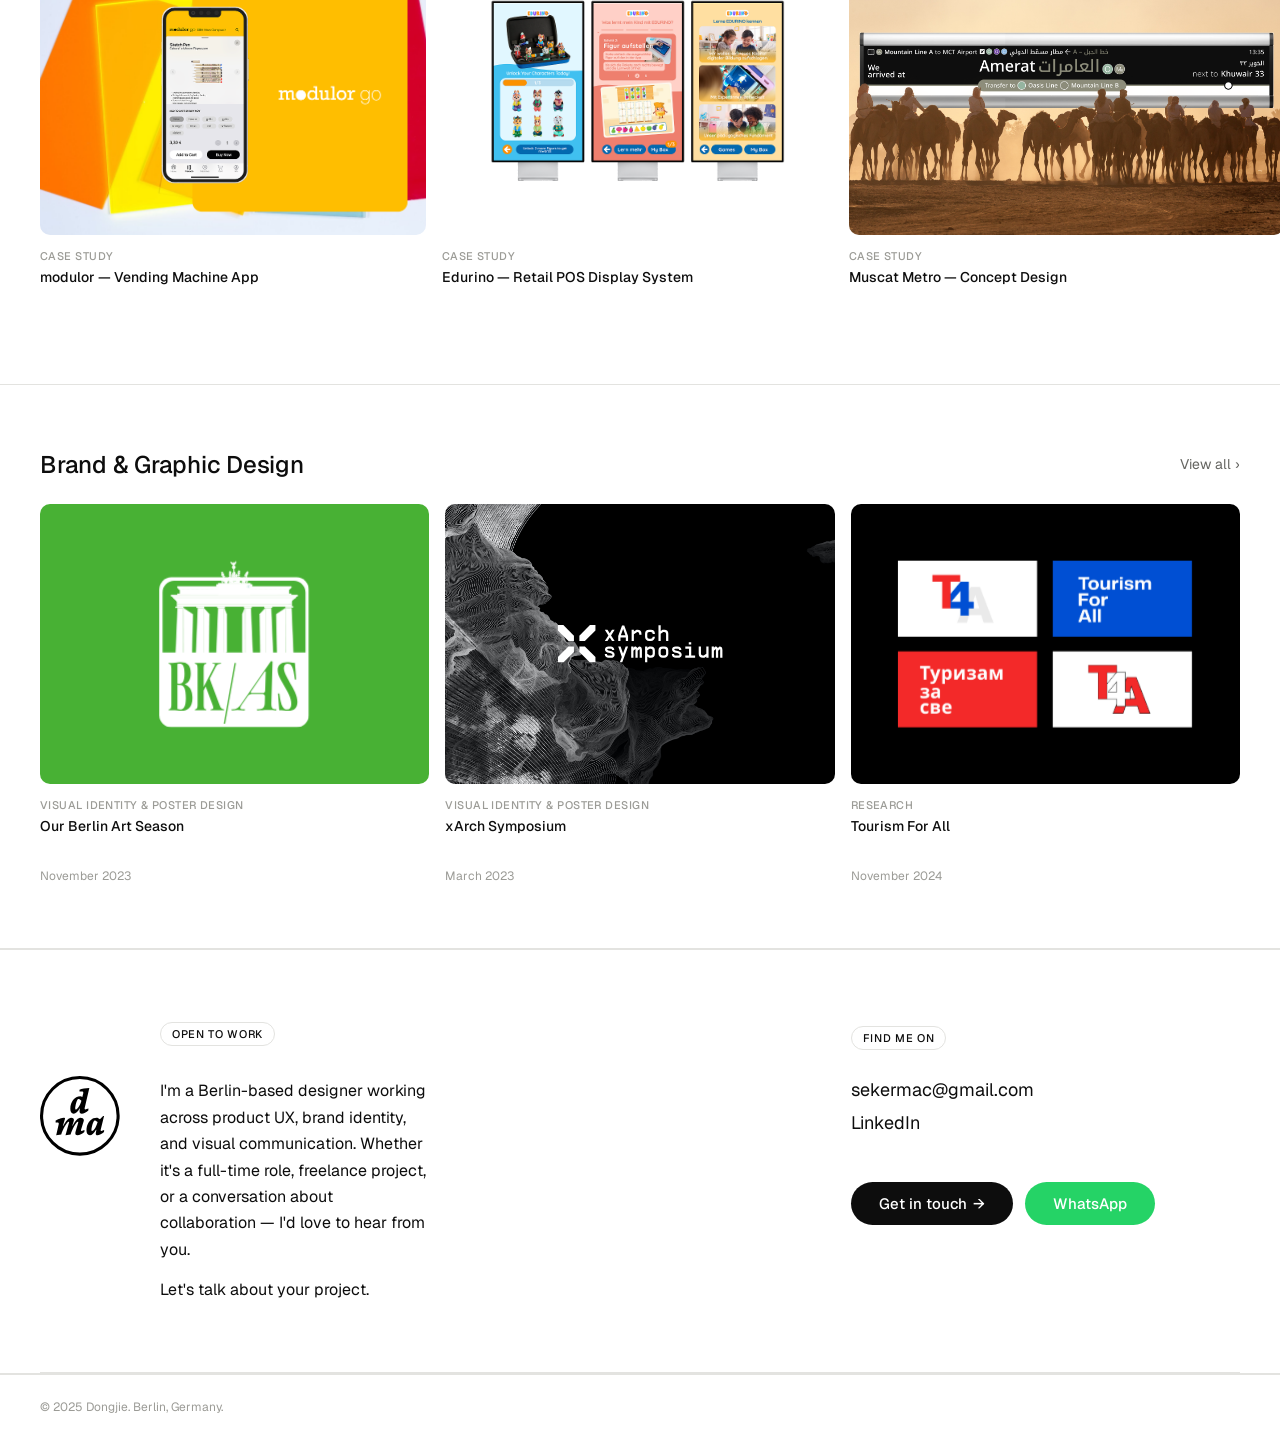
==== commit 626a891e: "0.0.6.1 Test update" ====
--- a/index.html
+++ b/index.html
@@ -404,7 +404,7 @@
 <!-- FEATURED -->
 <div class="section" id="work">
   <div class="featured-grid">
-    <a class="feat-main" href="https://youtu.be/bqyfxcgw-ys?si=ON4UDrUSmXFPib7b">
+    <a class="feat-main" href="project-zeitguard.html">
       <div class="feat-main-thumb">
         <video autoplay muted loop playsinline
                style="width:102%; height:102%; object-fit:cover; margin:-5%;">
@@ -418,7 +418,7 @@
       </div>
     </a>
     <div class="feat-side">
-      <a class="feat-side-card" href="#">
+      <a class="feat-side-card" href="project-steps.html">
         <div class="feat-side-thumb" style="background-image: url('images/steps-bg.png'); background-size: cover; background-position: center;">
           <img src="images/steps-cover.png" style="height: 14%; object-fit: contain; margin-top: 0px;" />
         </div>
@@ -436,7 +436,7 @@
           <div class="feat-side-sub" data-i18n="side2.sub">产品 · 2025年1月发布</div>
         </div>
       </a>
-      <a class="feat-side-card" href="https://youtu.be/nC4XLArT74M?si=mdcRnGfXvGLy-vN-">
+      <a class="feat-side-card" href="project-srh.html">
         <div class="feat-side-thumb">
           <video autoplay muted loop playsinline
                  style="width:102%; height:102%; object-fit:cover; margin:-10%;">
@@ -458,10 +458,10 @@
 <div class="section" id="about">
   <div class="section-header">
     <span class="section-label" data-i18n="sec.cases">UX案例</span>
-    <a class="section-more" href="#"><span data-i18n="sec.viewall">查看所有</span> ›</a>
+    <a class="section-more" href="work.html"><span data-i18n="sec.viewall">查看所有</span> ›</a>
   </div>
   <div class="cards-3">
-    <a class="card3" href="https://youtu.be/LnMyK80yp30?si=V57ZBhsbY5nhMZOp">
+    <a class="card3" href="project-srh.html">
       <div class="card3-thumb" style="background-color: #D7EDF8;">
         <img class="scroll-zoom-img" data-absolute="false" data-shadow="false" src="images/srh-cover.png" style="height: 70%; object-fit: contain;" />
       </div>
@@ -470,7 +470,7 @@
       <div class="card3-title" data-i18n="c1.title">SRH Wald-Klinikum Gera 医院导视系统</div>
       </div>
     </a>
-    <a class="card3" href="https://www.behance.net/gallery/141271831/Timeline-OS">
+    <a class="card3" href="project-timelineos.html">
       <div class="card3-thumb" style="background-color: #F5F5F5;">
         <img class="scroll-zoom-img" data-absolute="false" data-shadow="false" src="images/timeline-cover.png" style="height: 110%; object-fit: contain;" />
       </div>
@@ -479,7 +479,7 @@
         <div class="card3-title" data-i18n="c2.title">Timeline OS 操作系统设计</div>
       </div>
     </a>
-    <a class="card3" href="https://www.behance.net/gallery/141272665/WorkFlow">
+    <a class="card3" href="project-workflow.html">
       <div class="card3-thumb" style="background-color: #FFFFFF;">
         <img class="scroll-zoom-img" data-absolute="false" data-shadow="false" src="images/workflow-cover.png" style="height: 110%; object-fit: contain;" />
       </div>
@@ -488,7 +488,7 @@
         <div class="card3-title" data-i18n="c3.title">WorkFlow 办公套件</div>
       </div>
     </a>
-    <a class="card3" href="https://youtu.be/bqyfxcgw-ys?si=ON4UDrUSmXFPib7b">
+    <a class="card3" href="project-zeitguard.html">
       <div class="card3-thumb" style="background-image: url('images/zeitguard-bg.png'); background-size: cover; background-position: center; position: relative;">
         <img class="scroll-zoom-img" data-absolute="true" data-shadow="false"  src="images/zeitguard-casecover.png" style="position: absolute; top: 50%; left: 50%; transform: translate(-50%, -50%); max-height: 120%; max-width: 120%; object-fit: contain;" />
       </div>
@@ -497,7 +497,7 @@
         <div class="card3-title" data-i18n="c4.title">ZeitGuard 时间管理应用</div>
       </div>
     </a>
-    <a class="card3" href="#">
+    <a class="card3" href="project-steps.html">
       <div class="card3-thumb" style="background-color: #FFFFFF; position: relative;">
         <img class="scroll-zoom-img" data-absolute="true" data-shadow="false" src="images/steps-casecover.png" style="position: absolute; top: 50%; left: 50%; transform: translate(-50%, -50%); max-height: 90%; max-width: 90%; object-fit: contain;" />
       </div>
@@ -506,7 +506,7 @@
         <div class="card3-title" data-i18n="c5.title">Steps 旅行记录与规划应用</div>
       </div>
     </a>
-    <a class="card3" href="https://www.behance.net/gallery/141625581/Timeline-OS-tv">
+    <a class="card3" href="project-timelineos-tv.html">
       <div class="card3-thumb" style="background-image: url('images/tv-casebg.png'); background-size: cover; background-position: center; position: relative;">
         <img class="scroll-zoom-img" data-absolute="true" data-shadow="false" src="images/tv-casecover.png" style="position: absolute; top: 50%; left: 50%; transform: translate(-50%, -50%); max-height: 100%; max-width: 110%; object-fit: contain;" />
       </div>
@@ -524,7 +524,7 @@
         <div class="card3-title" data-i18n="c7.title">modulor 自动售货应用</div>
       </div>
     </a>
-    <a class="card3" href="#">
+    <a class="card3" href="project-edurino.html">
       <div class="card3-thumb" style="background-color: #FFFFFF; position: relative;">
         <img class="scroll-zoom-img" data-absolute="true" data-shadow="false" src="images/edurino-casecover.png" style="position: absolute; top: 50%; left: 50%; transform: translate(-50%, -50%); max-height: 90%; max-width: 90%; object-fit: contain;" />
       </div>
@@ -553,7 +553,7 @@
 <div class="section" id="graphicdesign">
   <div class="section-header">
     <span class="section-label" data-i18n="sec.graphicdesign">品牌与平面设计</span>
-    <a class="section-more" href="#"><span data-i18n="sec.viewall">查看所有</span> ›</a>
+    <a class="section-more" href="work.html"><span data-i18n="sec.viewall">查看所有</span> ›</a>
   </div>
   <div class="cards-3">
     <a class="card3" href="https://www.behance.net/gallery/185139919/Unser-Berlin-Kunstsaison-Our-Berlin-Art-Season">
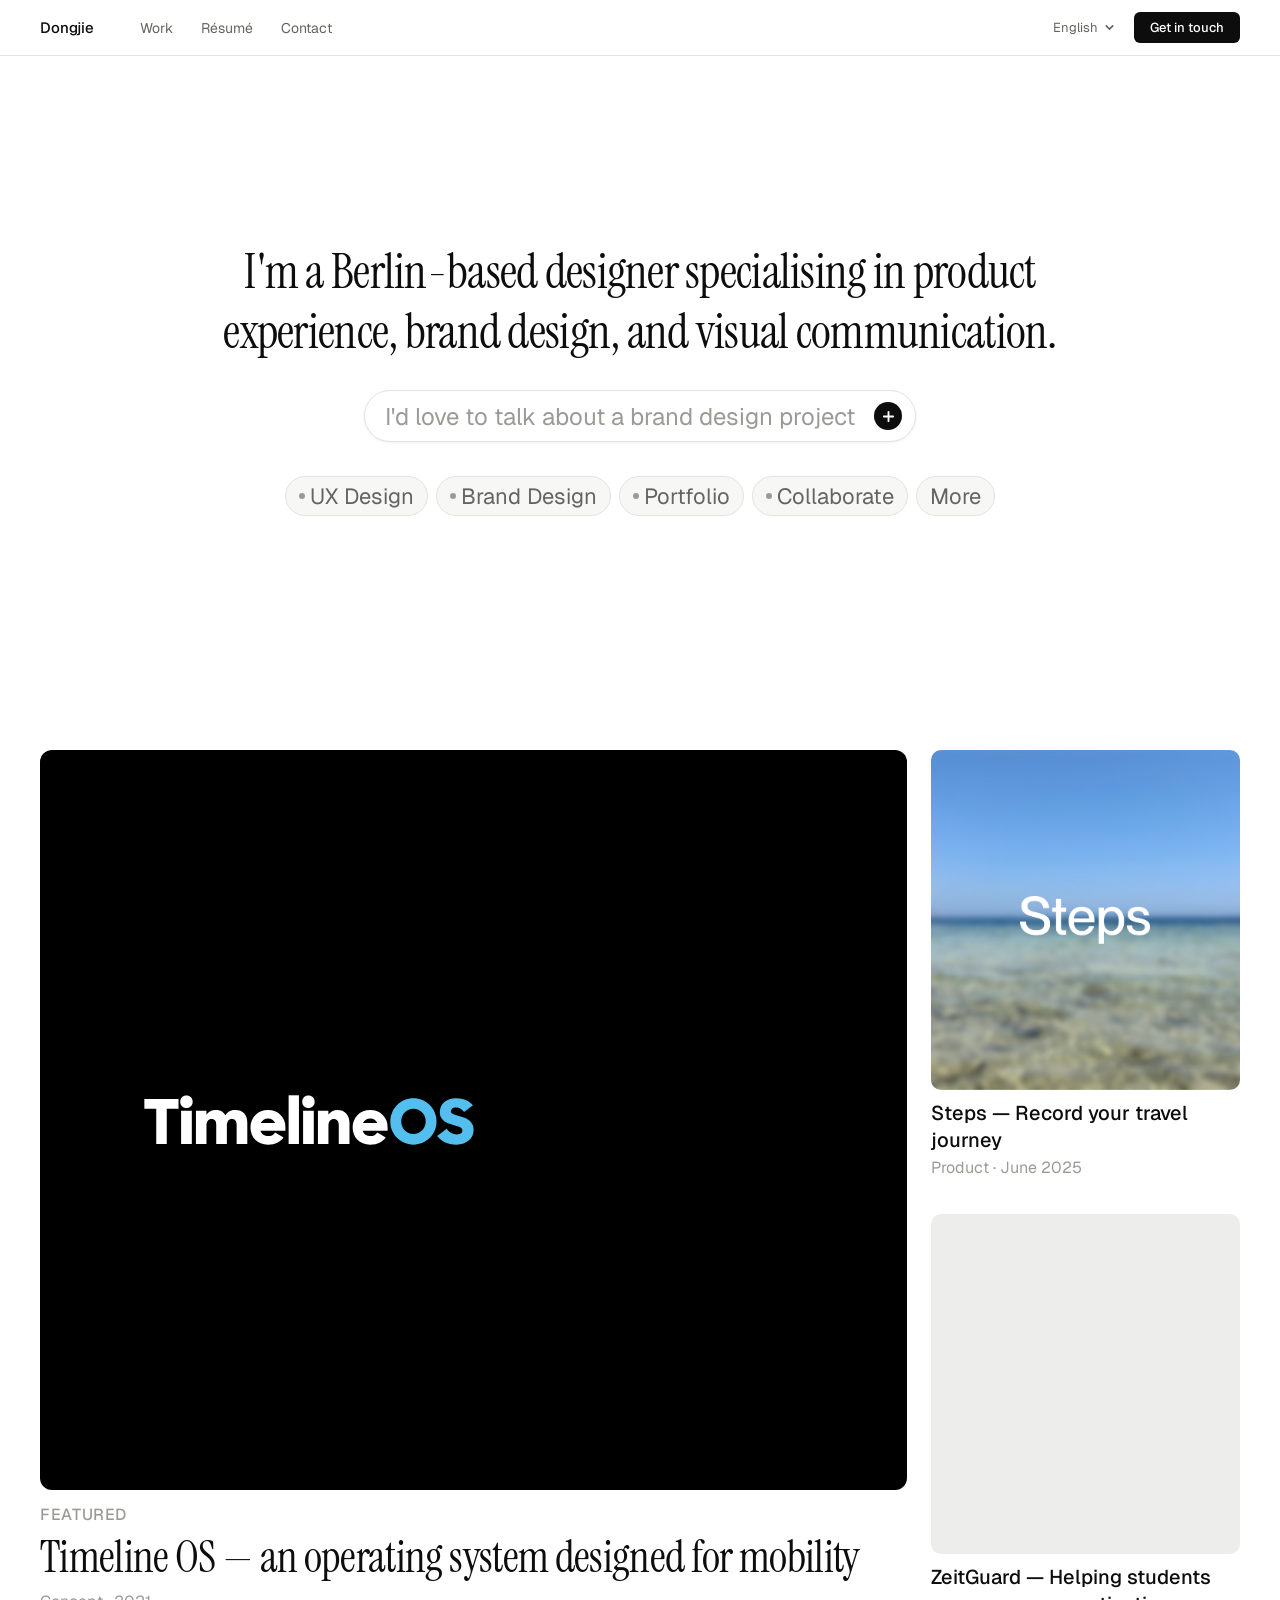
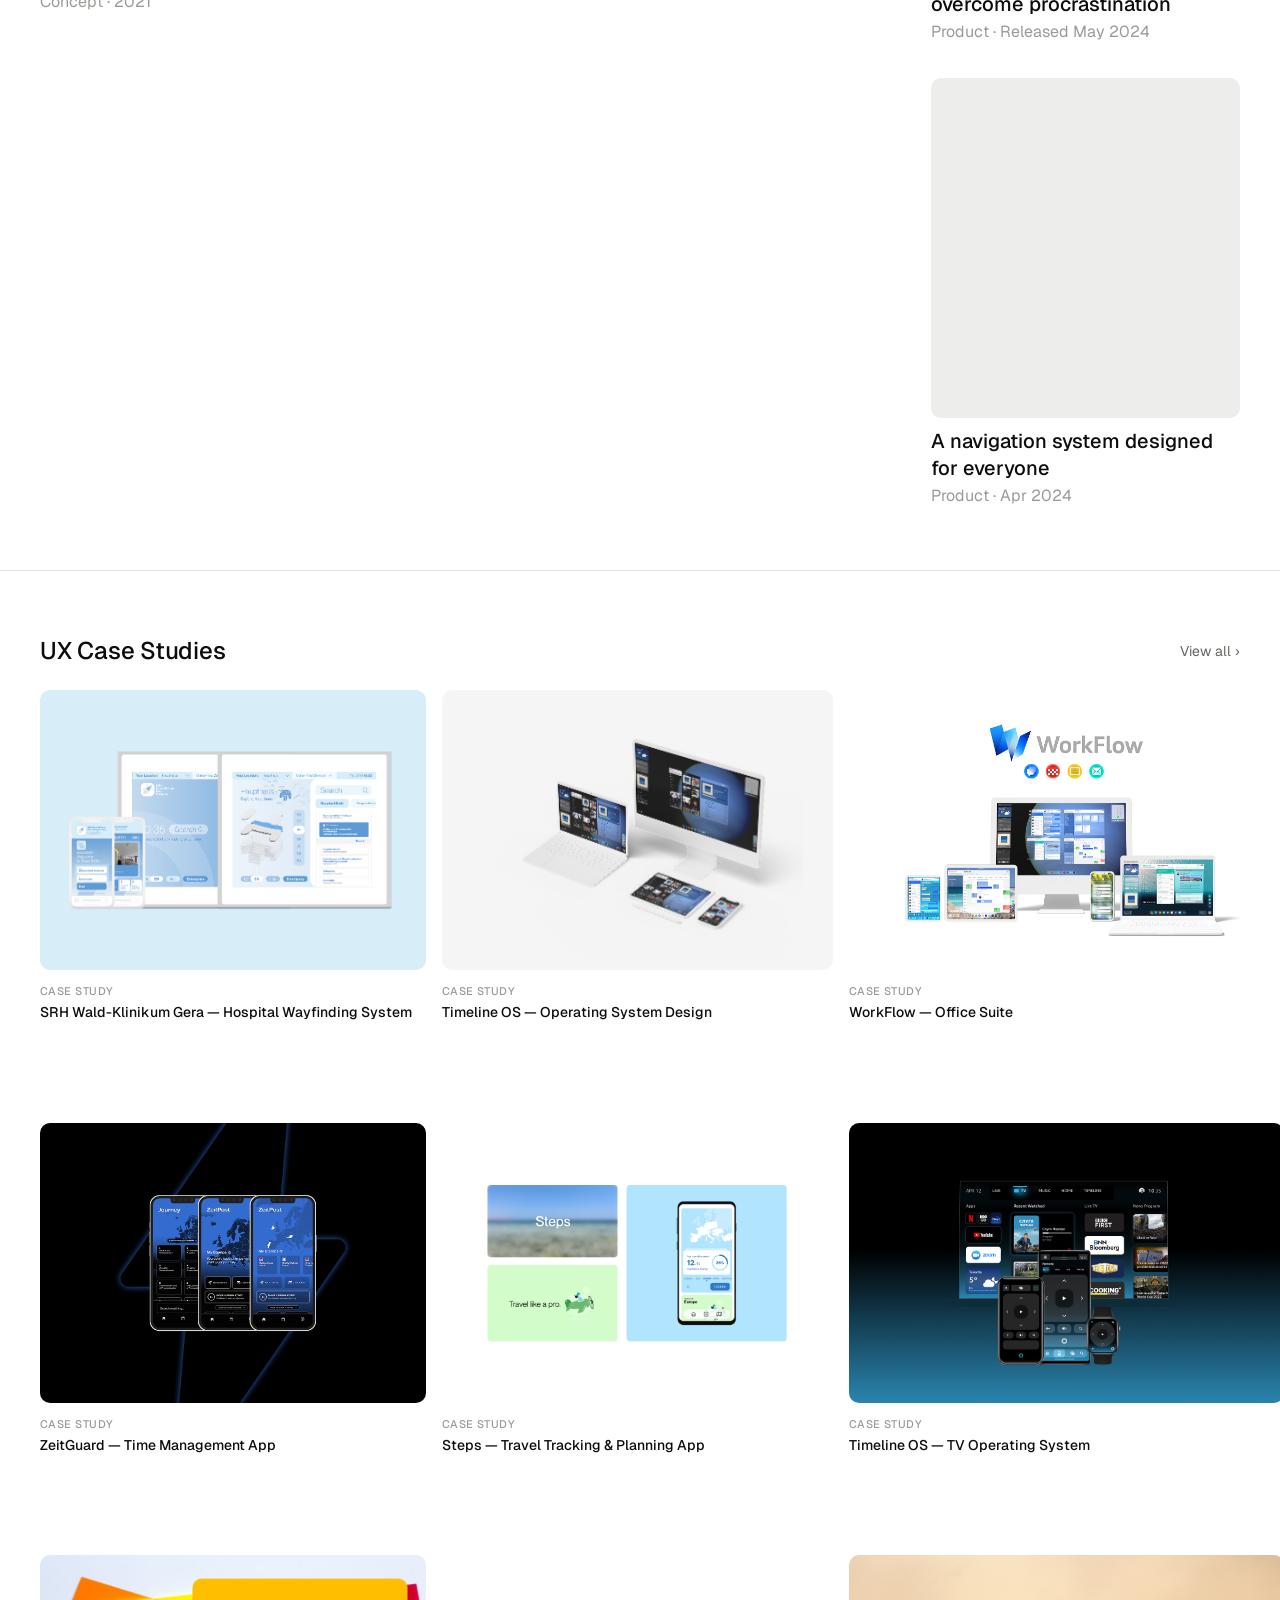
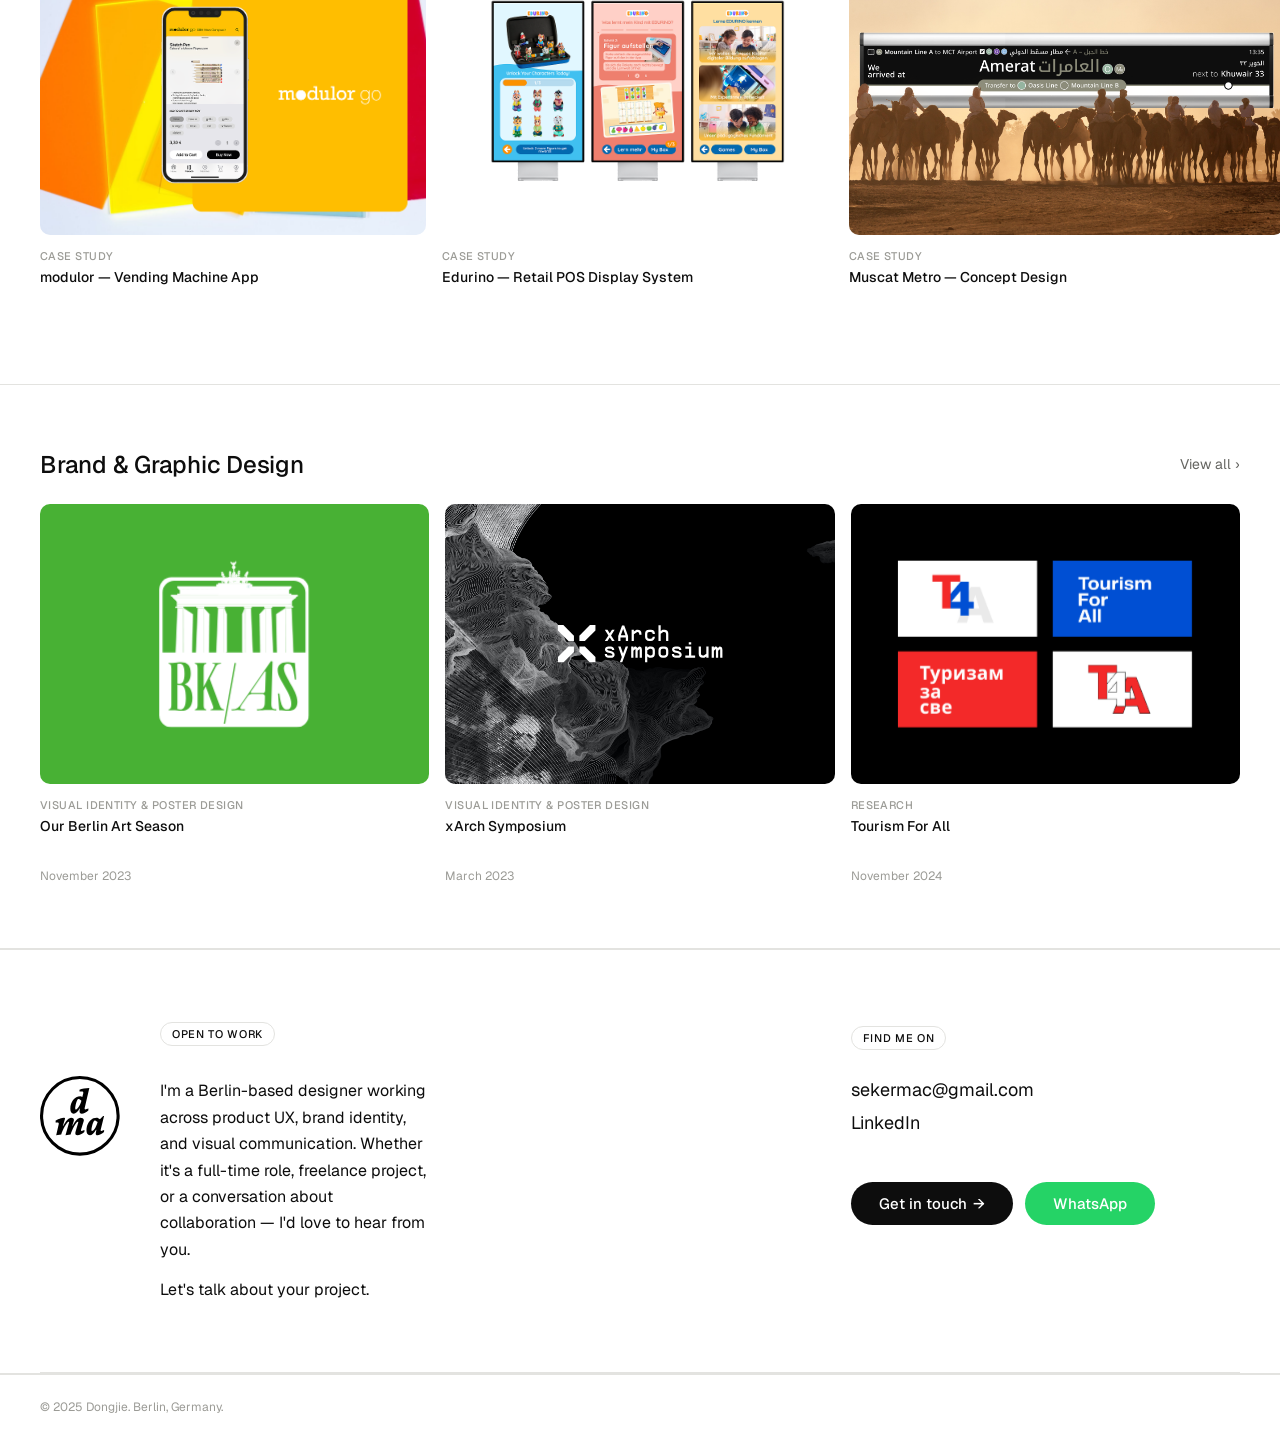
==== commit 4d431b40: "0.0.7.4 Test update" ====
--- a/index.html
+++ b/index.html
@@ -64,6 +64,18 @@
     .feat-main-thumb {
       background: var(--gray-100); border-radius: 12px; height: 740px;
       overflow: hidden; display: flex; align-items: center; justify-content: center; margin-bottom: 14px;
+    }
+
+    /* ── Timeline OS 主推卡片：星球视频 + logo，滚动后换成黑底设备图 ── */
+    .tos-feat { position: relative; background: #000; direction: ltr; }
+    .tos-feat-a, .tos-feat-b { position: absolute; inset: 0; transition: opacity .25s linear; }
+    .tos-feat-a video { position: absolute; top: 50%; left: 100%; height: 118%; width: auto; aspect-ratio: 16 / 9; max-width: none; transform: translate(-50%, -50%); pointer-events: none; }
+    .tos-feat-logo { position: absolute; top: 50%; left: 31%; width: 38%; height: auto; transform: translate(-50%, -50%); overflow: visible; }
+    .tos-feat-b { opacity: 0; background: linear-gradient(180deg, #000 0%, #0c1a33 80%, #2753a4 100%); display: flex; align-items: center; justify-content: center; }
+    .tos-feat-b img { width: 92%; height: 92%; object-fit: contain; }
+    @media (max-width: 767px) {
+      .tos-feat-a video { height: 100%; }
+      .tos-feat-logo { left: 30%; width: 46%; }
     }
     .feat-title { font-family: 'Instrument Serif', serif; font-size: 44px; font-weight: 400; line-height: 1.25; letter-spacing: -.015em; color: var(--text); }
     .feat-tag { font-size: 16px; font-weight: 500; color: var(--text-faint); text-transform: uppercase; letter-spacing: .04em; margin-bottom: 5px; }
@@ -404,17 +416,22 @@
 <!-- FEATURED -->
 <div class="section" id="work">
   <div class="featured-grid">
-    <a class="feat-main" href="project-zeitguard.html">
-      <div class="feat-main-thumb">
-        <video autoplay muted loop playsinline
-               style="width:102%; height:102%; object-fit:cover; margin:-5%;">
-          <source src="videos/zeitguard.mov" type="video/mp4">
-        </video>
+    <a class="feat-main" href="project-timelineos.html">
+      <div class="feat-main-thumb tos-feat" id="tosFeat">
+        <div class="tos-feat-a">
+          <video autoplay muted loop playsinline preload="auto" aria-hidden="true">
+            <source src="videos/neptune-spin.mp4" type="video/mp4">
+          </video>
+          <svg class="tos-feat-logo" viewBox="0 0 479.07 71.91" role="img" aria-label="Timeline OS"><g fill="#fff"><path d="M0,19.71V5.22h49.68v14.49h-17.1v51.21h-15.3V19.71H0Z"/><path d="M54.67,2.92c1.65-1.71,3.82-2.56,6.52-2.56s4.89.85,6.57,2.56c1.68,1.71,2.52,3.91,2.52,6.61s-.84,4.8-2.52,6.48c-1.68,1.68-3.87,2.52-6.57,2.52s-4.87-.84-6.52-2.52c-1.65-1.68-2.48-3.84-2.48-6.48s.83-4.9,2.48-6.61ZM69.03,22.32v48.6h-15.57V22.32h15.57Z"/><path d="M90.27,22.32v5.85c1.5-2.16,3.38-3.84,5.62-5.04,2.25-1.2,4.78-1.8,7.6-1.8,3.42,0,6.31.67,8.68,2.02,2.37,1.35,4.21,3.28,5.54,5.8,1.56-2.46,3.58-4.38,6.07-5.76,2.49-1.38,5.29-2.07,8.41-2.07,5.7,0,10.05,1.67,13.05,4.99,3,3.33,4.5,7.96,4.5,13.9v30.69h-15.48v-27.63c0-2.76-.54-4.89-1.62-6.39-1.08-1.5-2.88-2.25-5.4-2.25-2.16,0-3.9.75-5.22,2.25-1.32,1.5-1.98,3.87-1.98,7.11v26.91h-15.48v-27.72c0-2.76-.56-4.88-1.67-6.34-1.11-1.47-2.83-2.21-5.17-2.21s-4.08.77-5.4,2.29c-1.32,1.53-1.98,3.92-1.98,7.15v26.82h-15.3V22.32h15.21Z"/><path d="M169.33,69.93c-3.15-1.32-5.83-3.12-8.05-5.4s-3.93-4.95-5.13-8.01c-1.2-3.06-1.8-6.36-1.8-9.9s.65-6.75,1.94-9.81c1.29-3.06,3.07-5.75,5.35-8.05,2.28-2.31,4.98-4.12,8.1-5.44,3.12-1.32,6.51-1.98,10.17-1.98s7.12.63,10.21,1.89c3.09,1.26,5.76,3.02,8.01,5.27,2.25,2.25,3.99,4.89,5.22,7.92s1.85,6.34,1.85,9.94v5.31h-36.27c.84,2.52,2.23,4.44,4.18,5.76,1.95,1.32,4.33,1.98,7.15,1.98,2.34,0,4.33-.46,5.98-1.4,1.65-.93,2.98-2.21,4-3.82l12.24,7.2c-2.52,3.36-5.53,5.95-9.04,7.78s-7.99,2.74-13.45,2.74c-3.96,0-7.51-.66-10.66-1.98ZM173.56,35.55c-1.83,1.2-3.23,2.85-4.19,4.95h20.88c-.84-2.22-2.13-3.9-3.87-5.04-1.74-1.14-3.87-1.71-6.39-1.71s-4.6.6-6.43,1.8Z"/><path d="M224.91,0v70.92h-15.03V0h15.03Z"/><path d="M232.15,2.92c1.65-1.71,3.82-2.56,6.52-2.56s4.89.85,6.57,2.56c1.68,1.71,2.52,3.91,2.52,6.61s-.84,4.8-2.52,6.48c-1.68,1.68-3.87,2.52-6.57,2.52s-4.88-.84-6.52-2.52c-1.65-1.68-2.48-3.84-2.48-6.48s.83-4.9,2.48-6.61ZM246.51,22.32v48.6h-15.57V22.32h15.57Z"/><path d="M267.75,22.32v5.67c1.56-2.1,3.44-3.73,5.62-4.9,2.19-1.17,4.67-1.75,7.42-1.75,5.4,0,9.69,1.68,12.87,5.04,3.18,3.36,4.77,8.04,4.77,14.04v30.51h-15.57v-27.45c0-2.82-.6-5-1.8-6.52-1.2-1.53-3.06-2.29-5.58-2.29-2.22,0-4.05.78-5.49,2.34-1.44,1.56-2.16,3.96-2.16,7.2v26.73h-15.3V22.32h15.21Z"/><path d="M318.01,69.93c-3.15-1.32-5.83-3.12-8.05-5.4s-3.93-4.95-5.13-8.01-1.8-6.36-1.8-9.9.64-6.75,1.93-9.81c1.29-3.06,3.08-5.75,5.35-8.05,2.28-2.31,4.98-4.12,8.1-5.44,3.12-1.32,6.51-1.98,10.17-1.98s7.12.63,10.21,1.89c3.09,1.26,5.76,3.02,8.01,5.27,2.25,2.25,3.99,4.89,5.22,7.92,1.23,3.03,1.84,6.34,1.84,9.94v5.31h-36.27c.84,2.52,2.24,4.44,4.19,5.76,1.95,1.32,4.33,1.98,7.15,1.98,2.34,0,4.33-.46,5.98-1.4,1.65-.93,2.99-2.21,4-3.82l12.24,7.2c-2.52,3.36-5.54,5.95-9.04,7.78s-8,2.74-13.45,2.74c-3.96,0-7.52-.66-10.67-1.98ZM322.24,35.55c-1.83,1.2-3.22,2.85-4.18,4.95h20.88c-.84-2.22-2.13-3.9-3.87-5.04-1.74-1.14-3.87-1.71-6.39-1.71s-4.61.6-6.44,1.8Z"/></g><g fill="#54beee"><path d="M378.27,69.16c-4.08-1.77-7.63-4.17-10.66-7.2-3.03-3.03-5.42-6.6-7.16-10.71-1.74-4.11-2.61-8.5-2.61-13.18s.87-9.06,2.61-13.14c1.74-4.08,4.12-7.65,7.16-10.71,3.03-3.06,6.58-5.47,10.66-7.24,4.08-1.77,8.46-2.65,13.14-2.65s9.06.88,13.14,2.65,7.65,4.19,10.71,7.24c3.06,3.06,5.46,6.63,7.2,10.71,1.74,4.08,2.61,8.46,2.61,13.14s-.87,9.07-2.61,13.18-4.12,7.68-7.15,10.71c-3.03,3.03-6.58,5.43-10.67,7.2s-8.49,2.65-13.23,2.65-9.06-.88-13.14-2.65ZM398.56,54.9c2.19-.96,4.08-2.28,5.67-3.96,1.59-1.68,2.83-3.62,3.74-5.81.9-2.19,1.35-4.54,1.35-7.06s-.45-4.89-1.35-7.11c-.9-2.22-2.16-4.17-3.78-5.85-1.62-1.68-3.52-3-5.71-3.96-2.19-.96-4.54-1.44-7.06-1.44s-4.88.48-7.06,1.44c-2.19.96-4.06,2.28-5.62,3.96-1.56,1.68-2.79,3.63-3.69,5.85-.9,2.22-1.35,4.59-1.35,7.11s.45,4.88,1.35,7.06c.9,2.19,2.13,4.12,3.69,5.81,1.56,1.68,3.42,3,5.58,3.96s4.53,1.44,7.11,1.44,4.96-.48,7.16-1.44Z"/><path d="M446.58,55.03c2.46,1.35,5.22,2.02,8.28,2.02,2.58,0,4.54-.56,5.89-1.67s2.02-2.59,2.02-4.45c0-1.08-.39-2-1.17-2.75-.78-.75-1.78-1.4-3.01-1.94-1.23-.54-2.64-1.03-4.23-1.48-1.59-.45-3.2-.92-4.82-1.4-2.22-.66-4.5-1.41-6.84-2.25-2.34-.84-4.46-1.97-6.34-3.38-1.89-1.41-3.44-3.19-4.63-5.35-1.2-2.16-1.8-4.86-1.8-8.1,0-3,.57-5.73,1.71-8.19,1.14-2.46,2.75-4.58,4.82-6.34,2.07-1.77,4.54-3.15,7.42-4.14,2.88-.99,6.09-1.48,9.63-1.48,3,0,5.71.29,8.14.85,2.43.57,4.65,1.32,6.66,2.25,2.01.93,3.81,2.02,5.4,3.28,1.59,1.26,3.04,2.61,4.37,4.05l-12.96,9.72c-1.26-1.98-2.92-3.54-4.99-4.68-2.07-1.14-4.25-1.71-6.53-1.71-2.64,0-4.59.51-5.85,1.53-1.26,1.02-1.89,2.31-1.89,3.87,0,.96.38,1.78,1.12,2.47s1.72,1.31,2.92,1.85,2.58,1.03,4.14,1.48c1.56.45,3.18.92,4.86,1.4,2.28.66,4.6,1.44,6.97,2.34s4.53,2.1,6.48,3.6,3.55,3.36,4.81,5.58c1.26,2.22,1.89,5.01,1.89,8.37,0,3-.58,5.8-1.75,8.41s-2.83,4.88-5,6.79-4.79,3.43-7.88,4.54c-3.09,1.11-6.55,1.67-10.39,1.67-3.42,0-6.51-.31-9.27-.94s-5.28-1.52-7.56-2.65c-2.28-1.14-4.33-2.46-6.17-3.96-1.83-1.5-3.52-3.12-5.08-4.86l13.95-10.8h.09c1.92,2.94,4.11,5.08,6.57,6.43Z"/></g></svg>
+        </div>
+        <div class="tos-feat-b" aria-hidden="true">
+          <img src="images/timelineos/hero-devices.webp" alt="" />
+        </div>
       </div>
       <div class="feat-main-meta">
         <div class="feat-tag" data-i18n="feat.tag">重磅发布</div>
-        <div class="feat-title" data-i18n="feat.title">ZeitGuard — 帮助学生克服拖延症</div>
-        <div style="font-size:16px;color:var(--text-faint);margin-top:6px;" data-i18n="feat.meta">产品 · 2024年2月发布</div>
+        <div class="feat-title" data-i18n="feat.title">Timeline OS — 为移动而设计的操作系统</div>
+        <div style="font-size:16px;color:var(--text-faint);margin-top:6px;" data-i18n="feat.meta">概念设计 · 2021年</div>
       </div>
     </a>
     <div class="feat-side">
@@ -427,13 +444,16 @@
           <div class="feat-side-sub" data-i18n="side1.sub">产品 · 2025年6月发布</div>
         </div>
       </a>
-      <a class="feat-side-card" href="#">
-        <div class="feat-side-thumb" style="background-image: url('images/modulor-bg.png'); background-size: cover; background-position: center;">
-          <img src="images/modulor-cover.png" style="height: 200%; object-fit: contain; transform: translateX(70px) translateY(20px);" />
+      <a class="feat-side-card" href="project-zeitguard.html">
+        <div class="feat-side-thumb">
+          <video autoplay muted loop playsinline
+                 style="width:100%; height:100%; object-fit:cover; object-position:15% center;">
+            <source src="videos/zeitguard.mov" type="video/mp4">
+          </video>
         </div>
         <div>
-          <div class="feat-side-title" data-i18n="side2.title">Modulor Go 自助售货应用</div>
-          <div class="feat-side-sub" data-i18n="side2.sub">产品 · 2025年1月发布</div>
+          <div class="feat-side-title" data-i18n="side2.title">ZeitGuard — 帮助学生克服拖延症</div>
+          <div class="feat-side-sub" data-i18n="side2.sub">产品 · 2024年5月发布</div>
         </div>
       </a>
       <a class="feat-side-card" href="project-srh.html">
@@ -669,12 +689,12 @@
     "chip.collab": "合作",
     "chip.more": "更多",
     "feat.tag": "重磅发布",
-    "feat.title": "ZeitGuard — 帮助学生克服拖延症",
-    "feat.meta": "产品 · 2024年5月发布",
+    "feat.title": "Timeline OS — 为移动而设计的操作系统",
+    "feat.meta": "概念设计 · 2021年",
     "side1.title": "Steps — 记录旅行足迹",
     "side1.sub": "产品 · 2025年6月发布",
-    "side2.title": "Modulor Go 改革自助售货体验",
-    "side2.sub": "产品 · 2025年1月发布",
+    "side2.title": "ZeitGuard — 帮助学生克服拖延症",
+    "side2.sub": "产品 · 2024年5月发布",
     "side3.title": "为所有人设计的医院导航系统",
     "side3.sub": "产品 · 2024年4月发布",
     "sec.updates": "最新动态",
@@ -768,12 +788,12 @@
     "chip.collab": "Collaborate",
     "chip.more": "More",
     "feat.tag": "Featured",
-    "feat.title": "ZeitGuard — Helping students overcome procrastination",
-    "feat.meta": "Product · Released May 2024",
+    "feat.title": "Timeline OS — an operating system designed for mobility",
+    "feat.meta": "Concept · 2021",
     "side1.title": "Steps — Record your travel journey",
     "side1.sub": "Product · June 2025",
-    "side2.title": "Modulor Go — Reinventing vending machine UX",
-    "side2.sub": "Product · Jan 2025",
+    "side2.title": "ZeitGuard — Helping students overcome procrastination",
+    "side2.sub": "Product · Released May 2024",
     "side3.title": "A navigation system designed for everyone",
     "side3.sub": "Product · Apr 2024",
     "sec.updates": "Latest Updates",
@@ -867,12 +887,12 @@
     "chip.collab": "Zusammenarbeit",
     "chip.more": "Mehr",
     "feat.tag": "Highlight",
-    "feat.title": "ZeitGuard — Studierenden helfen, Prokrastination zu überwinden",
-    "feat.meta": "Produkt · Veröffentlicht Mai 2024",
+    "feat.title": "Timeline OS – ein Betriebssystem für ein Leben in Bewegung",
+    "feat.meta": "Konzept · 2021",
     "side1.title": "Steps — Reiseerinnerungen festhalten",
     "side1.sub": "Produkt · Veröffentlicht Juni 2024",
-    "side2.title": "Modulor Go — Automatenerlebnis neu gedacht",
-    "side2.sub": "Produkt · Veröffentlicht Jan 2025",
+    "side2.title": "ZeitGuard — Studierenden helfen, Prokrastination zu überwinden",
+    "side2.sub": "Produkt · Veröffentlicht Mai 2024",
     "side3.title": "Ein Navigationssystem für alle",
     "side3.sub": "Produkt · Veröffentlicht Apr 2024",
     "sec.updates": "Neuigkeiten",
@@ -968,12 +988,12 @@
     "chip.collab": "İş birliği",
     "chip.more": "Daha fazla",
     "feat.tag": "Öne çıkan",
-    "feat.title": "ZeitGuard — Öğrencilerin erteleme alışkanlığını yenmesine yardımcı oluyor",
-    "feat.meta": "Ürün · Mayıs 2024",
+    "feat.title": "Timeline OS — hareket hâlindeki yaşam için tasarlanmış işletim sistemi",
+    "feat.meta": "Konsept · 2021",
     "side1.title": "Steps — Seyahat yolculuğunuzu kaydedin",
     "side1.sub": "Ürün · Haziran 2025",
-    "side2.title": "Modulor Go — Otomat deneyimini yeniden düşünmek",
-    "side2.sub": "Ürün · Ocak 2025",
+    "side2.title": "ZeitGuard — Öğrencilerin erteleme alışkanlığını yenmesine yardımcı oluyor",
+    "side2.sub": "Ürün · Mayıs 2024",
     "side3.title": "Herkes için tasarlanmış bir yön bulma sistemi",
     "side3.sub": "Ürün · Nisan 2024",
     "sec.cases": "UX Vaka Çalışmaları",
@@ -1022,12 +1042,12 @@
     "chip.collab": "تعاون",
     "chip.more": "المزيد",
     "feat.tag": "مميّز",
-    "feat.title": "ZeitGuard — مساعدة الطلاب على التغلّب على التسويف",
-    "feat.meta": "منتج · مايو 2024",
+    "feat.title": "Timeline OS — نظام تشغيل مصمَّم للتنقّل",
+    "feat.meta": "تصوّر · 2021",
     "side1.title": "Steps — وثّق رحلاتك",
     "side1.sub": "منتج · يونيو 2025",
-    "side2.title": "Modulor Go — إعادة ابتكار تجربة آلات البيع",
-    "side2.sub": "منتج · يناير 2025",
+    "side2.title": "ZeitGuard — مساعدة الطلاب على التغلّب على التسويف",
+    "side2.sub": "منتج · مايو 2024",
     "side3.title": "نظام إرشاد مصمَّم للجميع",
     "side3.sub": "منتج · أبريل 2024",
     "sec.cases": "دراسات حالة UX",
@@ -1297,6 +1317,25 @@
 
 startPlaceholderRotation();
 
+
+/* ── Timeline OS 主推卡片：向下滚动时从星球视频过渡到黑底设备图 ── */
+(function(){
+  var box=document.getElementById("tosFeat"); if(!box) return;
+  var A=box.querySelector(".tos-feat-a"), B=box.querySelector(".tos-feat-b"), grid=box.closest(".featured-grid"), main=box.closest(".feat-main");
+  var v=box.querySelector("video"); if(v){ var pl=v.play(); if(pl&&pl.catch) pl.catch(function(){}); }
+  var tick=false;
+  function upd(){ tick=false;
+    var p, range=grid.offsetHeight-main.offsetHeight, vh=window.innerHeight;
+    if(range>60){ p=(80-grid.getBoundingClientRect().top)/range; }          /* 桌面：左侧固定，按右侧卡片滚动的进度 */
+    else { p=(vh*0.45-box.getBoundingClientRect().top)/(vh*0.4); }          /* 手机：按卡片在屏幕里的位置 */
+    p=Math.max(0,Math.min(1,p));
+    var t=Math.max(0,Math.min(1,(p-0.18)/0.3));
+    A.style.opacity=String(1-t); B.style.opacity=String(t);
+  }
+  function req(){ if(!tick){ tick=true; requestAnimationFrame(upd); } }
+  window.addEventListener("scroll",req,{passive:true}); window.addEventListener("resize",req); upd();
+})();
+
 /* ── 统一滚动放大效果 ── */
 var scrollZoomImgs = document.querySelectorAll('.scroll-zoom-img');
 
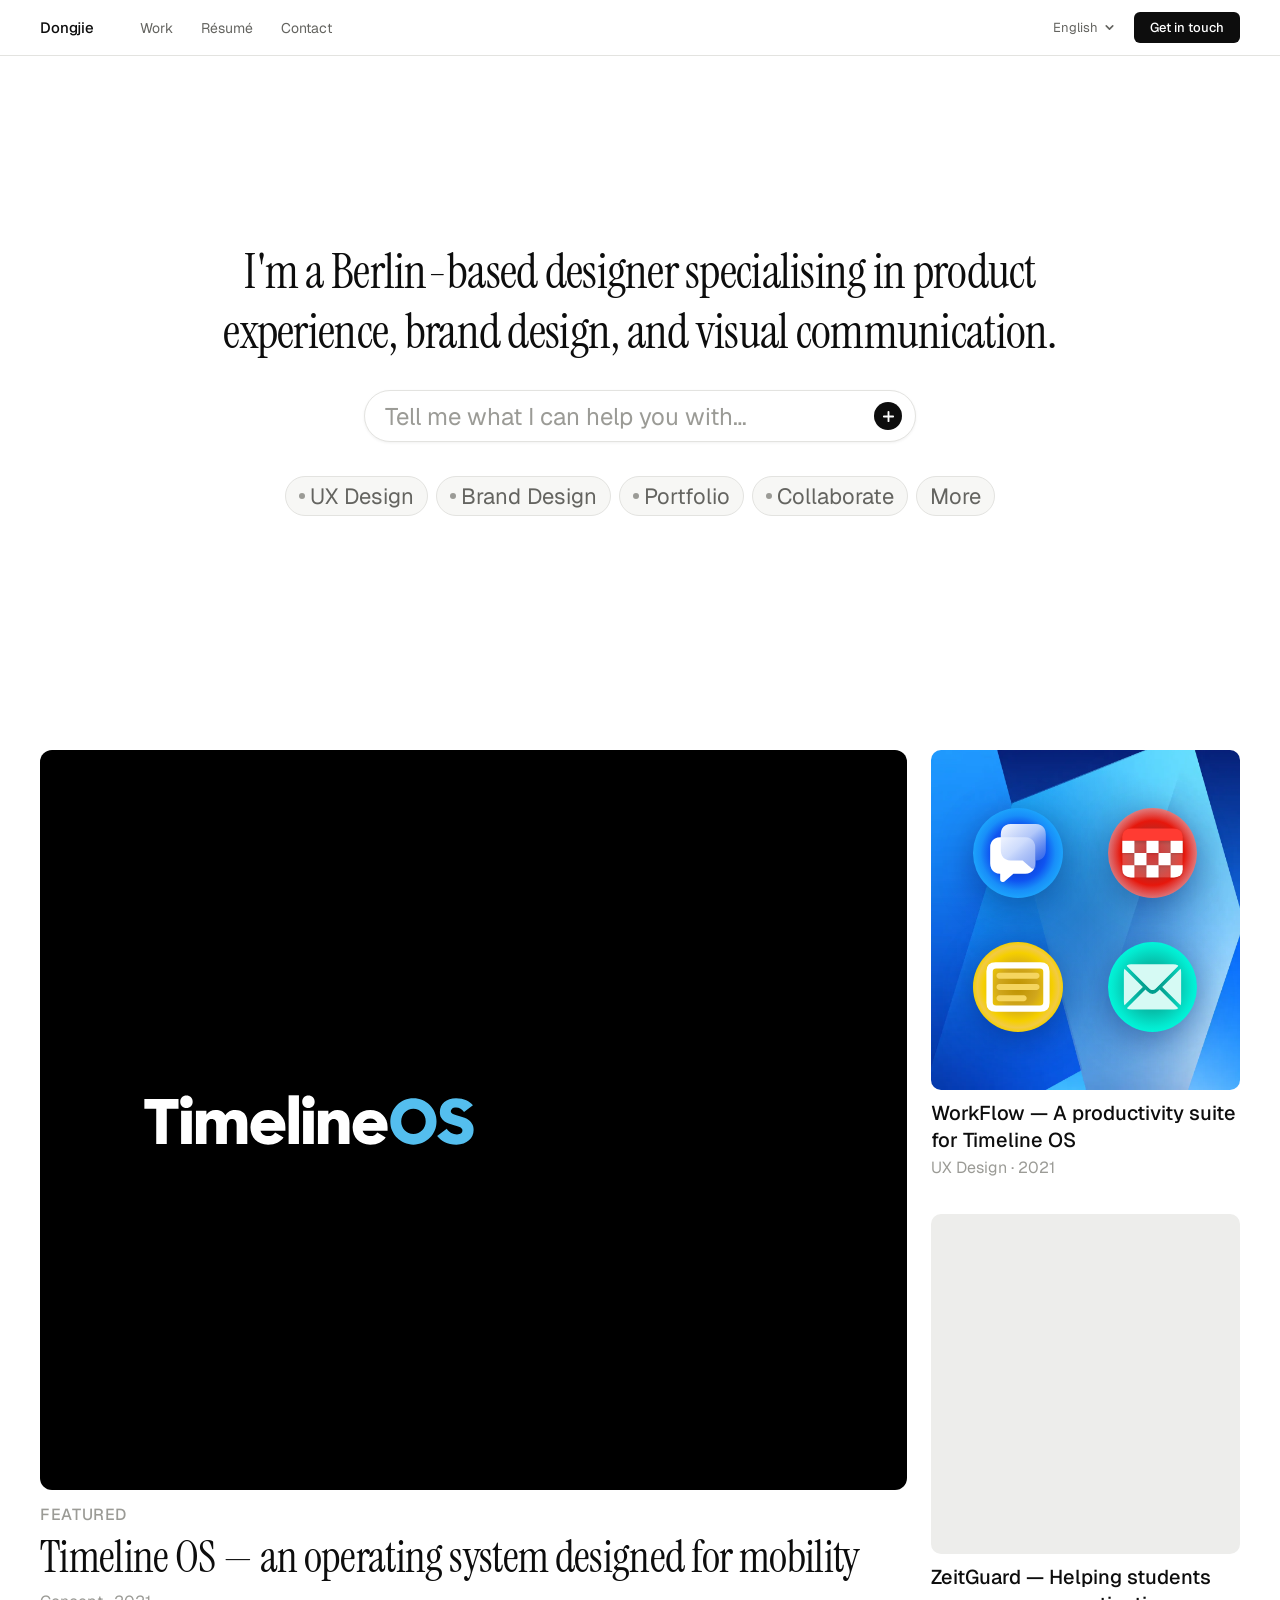
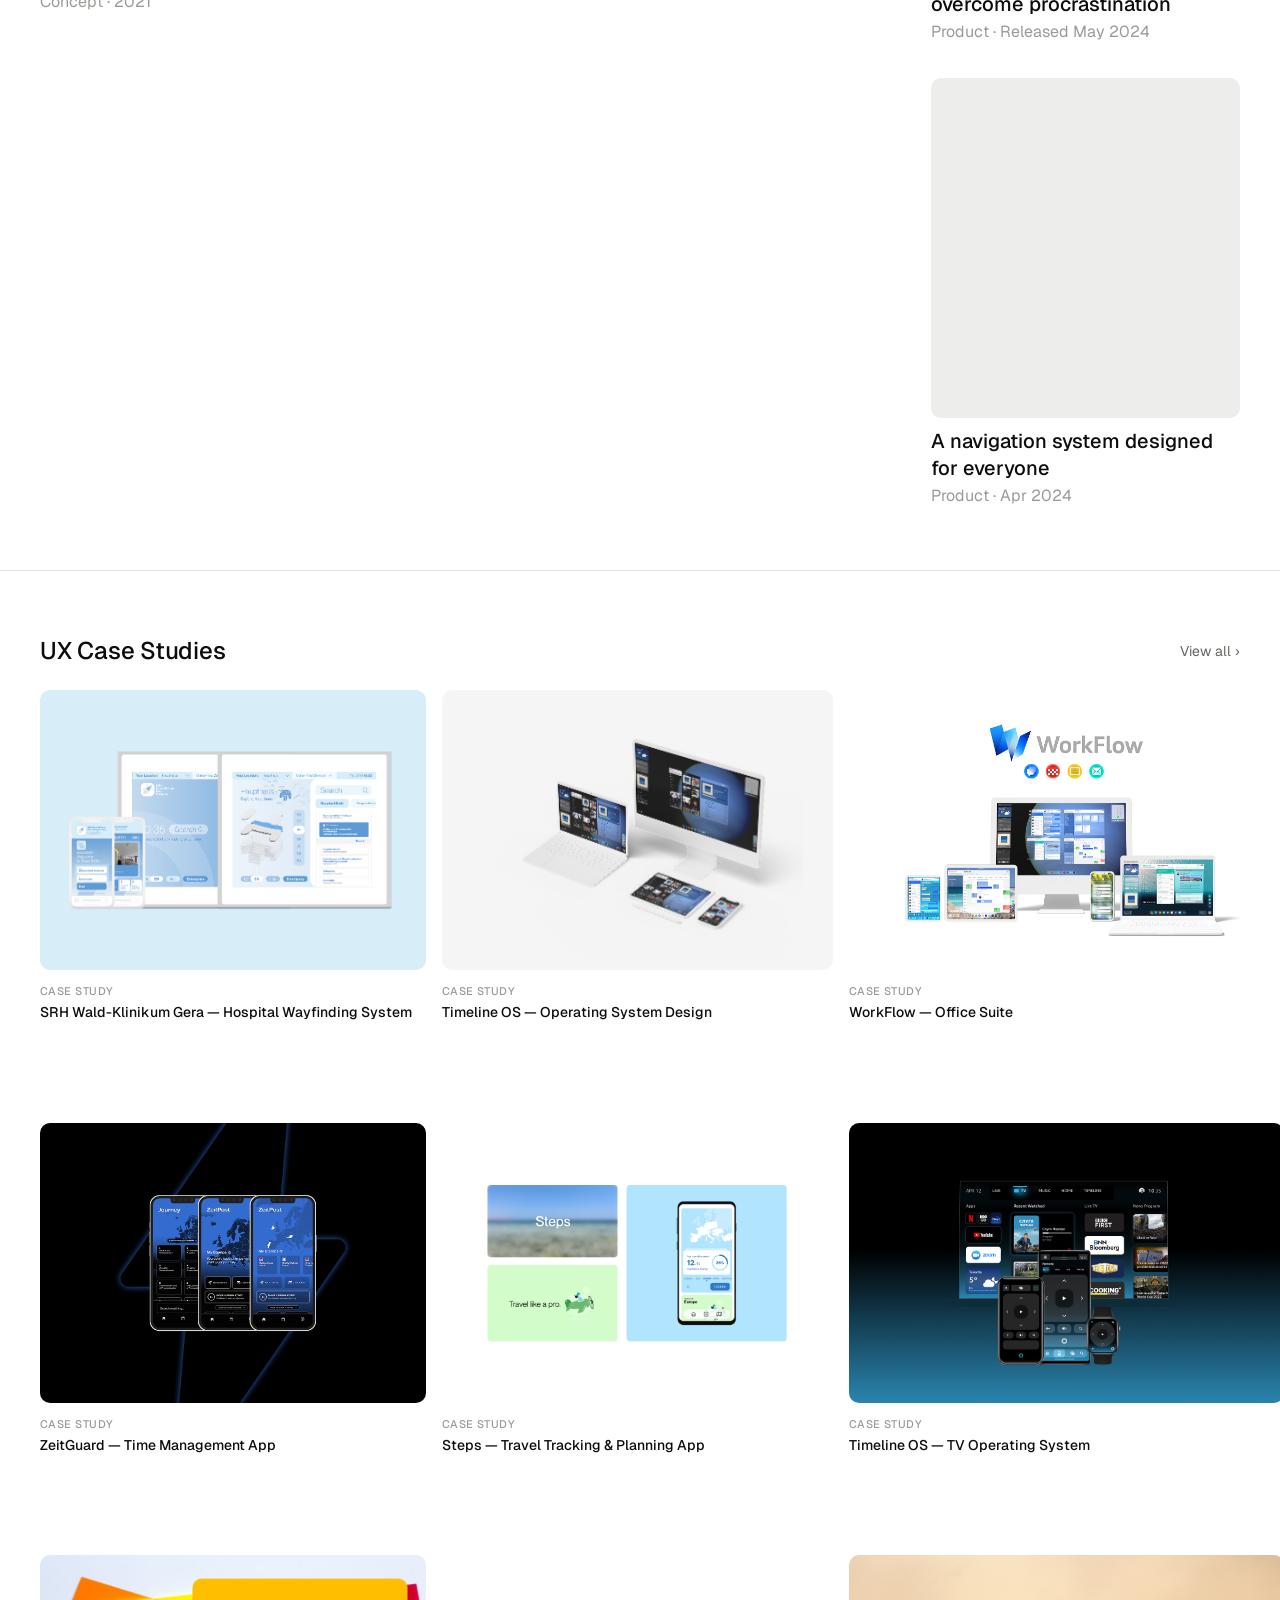
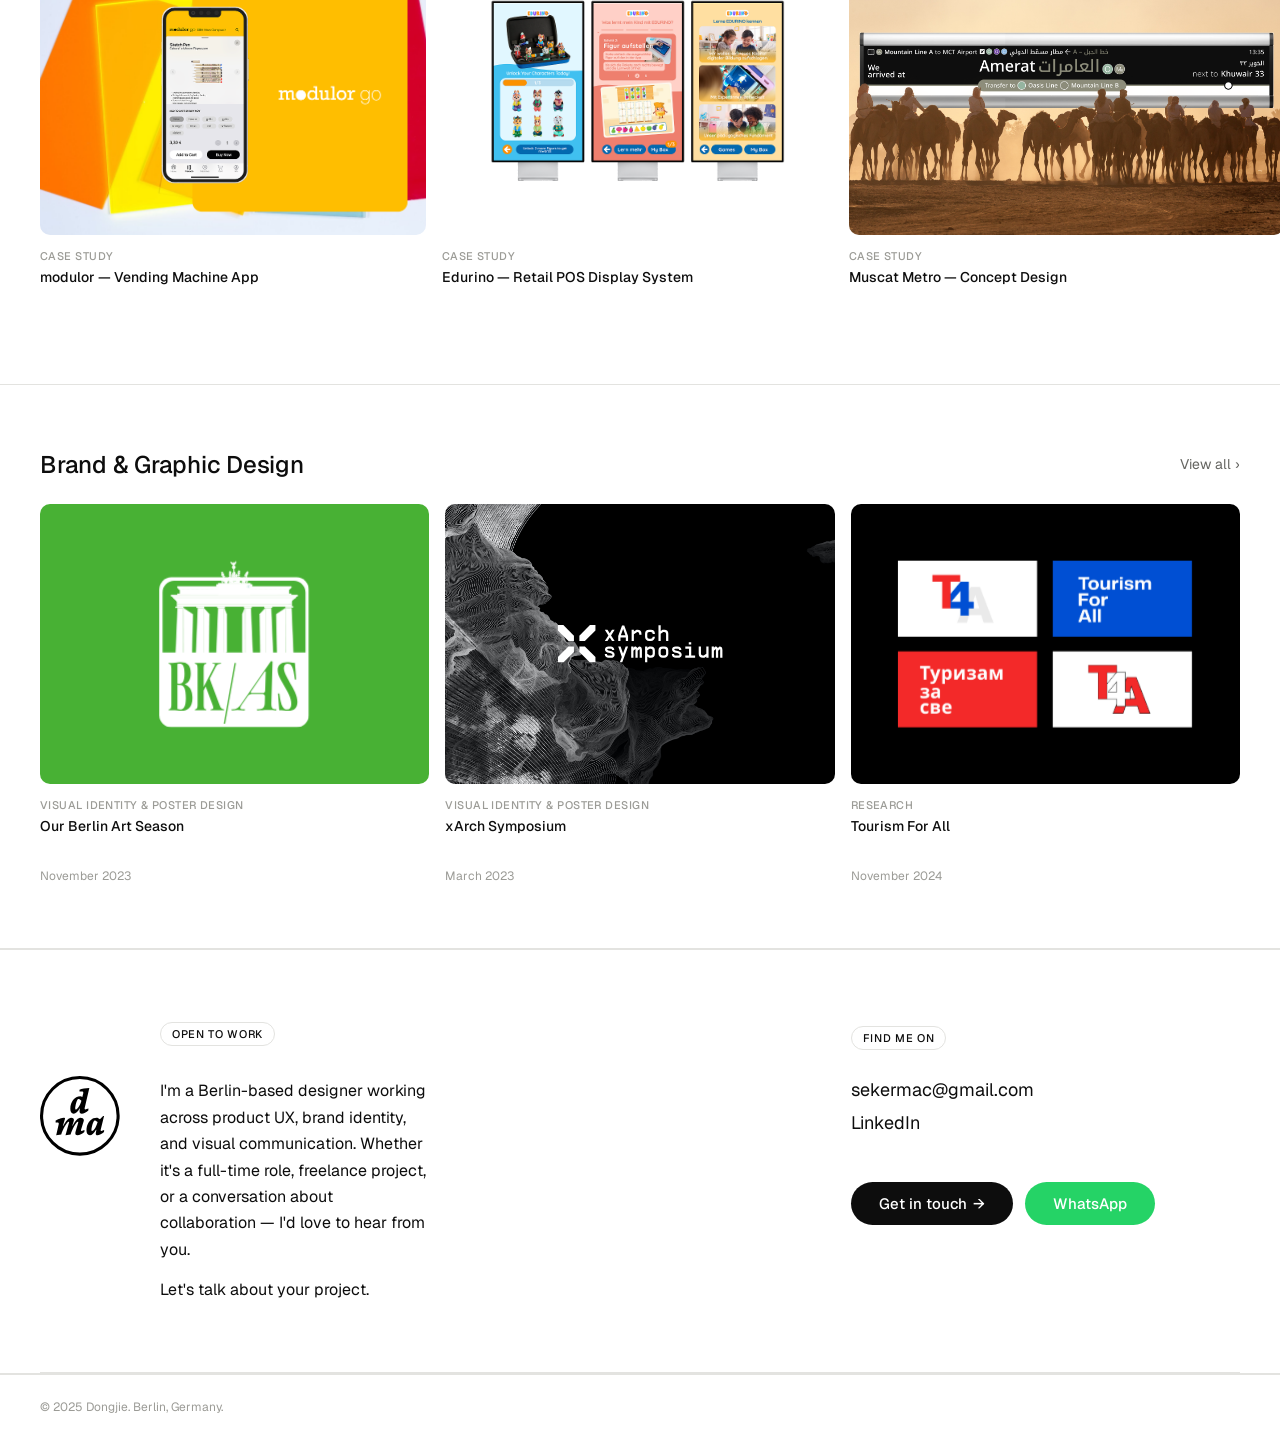
==== commit 5689f943: "0.0.8.2 Test update" ====
--- a/index.html
+++ b/index.html
@@ -320,7 +320,16 @@
     }
     [dir="rtl"] .hero-input { padding: 0 20px 0 52px; }
     [dir="rtl"] .hero-input-icon { right: auto; left: 14px; }
-  </style>
+      /* ── WorkFlow 精选卡片：W 标志铺满的蓝底 + 2×2 应用图标 ── */
+    .wf-feat { position: relative; background: #1655c9 url('images/workflow/banner.webp') center / cover no-repeat; }
+    .wf-feat::before { content: ""; position: absolute; inset: 0; background: radial-gradient(ellipse at center, rgba(8,30,90,.28) 0%, rgba(8,30,90,0) 65%); }
+    .wf-feat-grid { position: relative; height: 66%; aspect-ratio: 1; display: grid; grid-template-columns: 1fr 1fr; gap: 20%; }
+    .wf-feat-grid img { width: 100%; height: 100%; object-fit: contain; filter: drop-shadow(0 8px 18px rgba(0,25,90,.45)); transition: transform .3s cubic-bezier(.2,.7,.2,1); }
+    .feat-side-card:hover .wf-feat-grid img { transform: translateY(-3px); }
+    .feat-side-card:hover .wf-feat-grid img:nth-child(2) { transition-delay: .04s; }
+    .feat-side-card:hover .wf-feat-grid img:nth-child(3) { transition-delay: .08s; }
+    .feat-side-card:hover .wf-feat-grid img:nth-child(4) { transition-delay: .12s; }
+    </style>
 </head>
 <body>
 
@@ -435,13 +444,13 @@
       </div>
     </a>
     <div class="feat-side">
-      <a class="feat-side-card" href="project-steps.html">
-        <div class="feat-side-thumb" style="background-image: url('images/steps-bg.png'); background-size: cover; background-position: center;">
-          <img src="images/steps-cover.png" style="height: 14%; object-fit: contain; margin-top: 0px;" />
+      <a class="feat-side-card" href="project-workflow.html">
+        <div class="feat-side-thumb wf-feat">
+          <div class="wf-feat-grid"><img src="images/workflow/app-talkie.svg" alt="TalkiE" /><img src="images/workflow/app-incalendar.svg" alt="InCalendar" /><img src="images/workflow/app-doit.svg" alt="Do It" /><img src="images/workflow/app-expressmail.svg" alt="Express Mail" /></div>
         </div>
         <div>
-          <div class="feat-side-title" data-i18n="side1.title">Steps — 旅行记录与规划应用</div>
-          <div class="feat-side-sub" data-i18n="side1.sub">产品 · 2025年6月发布</div>
+          <div class="feat-side-title" data-i18n="side1.title">WorkFlow — 运行在 Timeline OS 上的生产力套件</div>
+          <div class="feat-side-sub" data-i18n="side1.sub">UX 设计 · 2021年</div>
         </div>
       </a>
       <a class="feat-side-card" href="project-zeitguard.html">
@@ -691,8 +700,8 @@
     "feat.tag": "重磅发布",
     "feat.title": "Timeline OS — 为移动而设计的操作系统",
     "feat.meta": "概念设计 · 2021年",
-    "side1.title": "Steps — 记录旅行足迹",
-    "side1.sub": "产品 · 2025年6月发布",
+    "side1.title": "WorkFlow — 运行在 Timeline OS 上的生产力套件",
+    "side1.sub": "UX 设计 · 2021年",
     "side2.title": "ZeitGuard — 帮助学生克服拖延症",
     "side2.sub": "产品 · 2024年5月发布",
     "side3.title": "为所有人设计的医院导航系统",
@@ -790,8 +799,8 @@
     "feat.tag": "Featured",
     "feat.title": "Timeline OS — an operating system designed for mobility",
     "feat.meta": "Concept · 2021",
-    "side1.title": "Steps — Record your travel journey",
-    "side1.sub": "Product · June 2025",
+    "side1.title": "WorkFlow — A productivity suite for Timeline OS",
+    "side1.sub": "UX Design · 2021",
     "side2.title": "ZeitGuard — Helping students overcome procrastination",
     "side2.sub": "Product · Released May 2024",
     "side3.title": "A navigation system designed for everyone",
@@ -889,8 +898,8 @@
     "feat.tag": "Highlight",
     "feat.title": "Timeline OS – ein Betriebssystem für ein Leben in Bewegung",
     "feat.meta": "Konzept · 2021",
-    "side1.title": "Steps — Reiseerinnerungen festhalten",
-    "side1.sub": "Produkt · Veröffentlicht Juni 2024",
+    "side1.title": "WorkFlow — Eine Produktivitäts-Suite für Timeline OS",
+    "side1.sub": "UX-Design · 2021",
     "side2.title": "ZeitGuard — Studierenden helfen, Prokrastination zu überwinden",
     "side2.sub": "Produkt · Veröffentlicht Mai 2024",
     "side3.title": "Ein Navigationssystem für alle",
@@ -990,8 +999,8 @@
     "feat.tag": "Öne çıkan",
     "feat.title": "Timeline OS — hareket hâlindeki yaşam için tasarlanmış işletim sistemi",
     "feat.meta": "Konsept · 2021",
-    "side1.title": "Steps — Seyahat yolculuğunuzu kaydedin",
-    "side1.sub": "Ürün · Haziran 2025",
+    "side1.title": "WorkFlow — Timeline OS için verimlilik paketi",
+    "side1.sub": "UX Tasarımı · 2021",
     "side2.title": "ZeitGuard — Öğrencilerin erteleme alışkanlığını yenmesine yardımcı oluyor",
     "side2.sub": "Ürün · Mayıs 2024",
     "side3.title": "Herkes için tasarlanmış bir yön bulma sistemi",
@@ -1044,8 +1053,8 @@
     "feat.tag": "مميّز",
     "feat.title": "Timeline OS — نظام تشغيل مصمَّم للتنقّل",
     "feat.meta": "تصوّر · 2021",
-    "side1.title": "Steps — وثّق رحلاتك",
-    "side1.sub": "منتج · يونيو 2025",
+    "side1.title": "WorkFlow — حزمة إنتاجية لنظام Timeline OS",
+    "side1.sub": "تصميم UX · 2021",
     "side2.title": "ZeitGuard — مساعدة الطلاب على التغلّب على التسويف",
     "side2.sub": "منتج · مايو 2024",
     "side3.title": "نظام إرشاد مصمَّم للجميع",
@@ -1110,6 +1119,16 @@
 
 var currentLang = detectLang();
 
+
+/* 站内链接（包括作品页）带上当前语言 */
+function updateLangLinks(lang) {
+  document.querySelectorAll('a[href^="index.html"], a[href^="resume.html"], a[href^="work.html"], a[href^="project-"]').forEach(function(a) {
+    var url = new URL(a.getAttribute('href'), window.location.href);
+    url.searchParams.set('lang', lang);
+    a.setAttribute('href', url.pathname.split('/').pop() + url.search + url.hash);
+  });
+}
+
 function setLang(lang) {
   if (!T[lang]) return;
   currentLang = lang;
@@ -1127,6 +1146,7 @@
     var k = el.getAttribute("data-i18n-ph");
     if (T[lang][k] != null) el.placeholder = T[lang][k];
   });
+  updateLangLinks(lang);
 
   // Update nav button label
   document.getElementById("langBtnLabel").textContent = LANG_META[lang].label;
